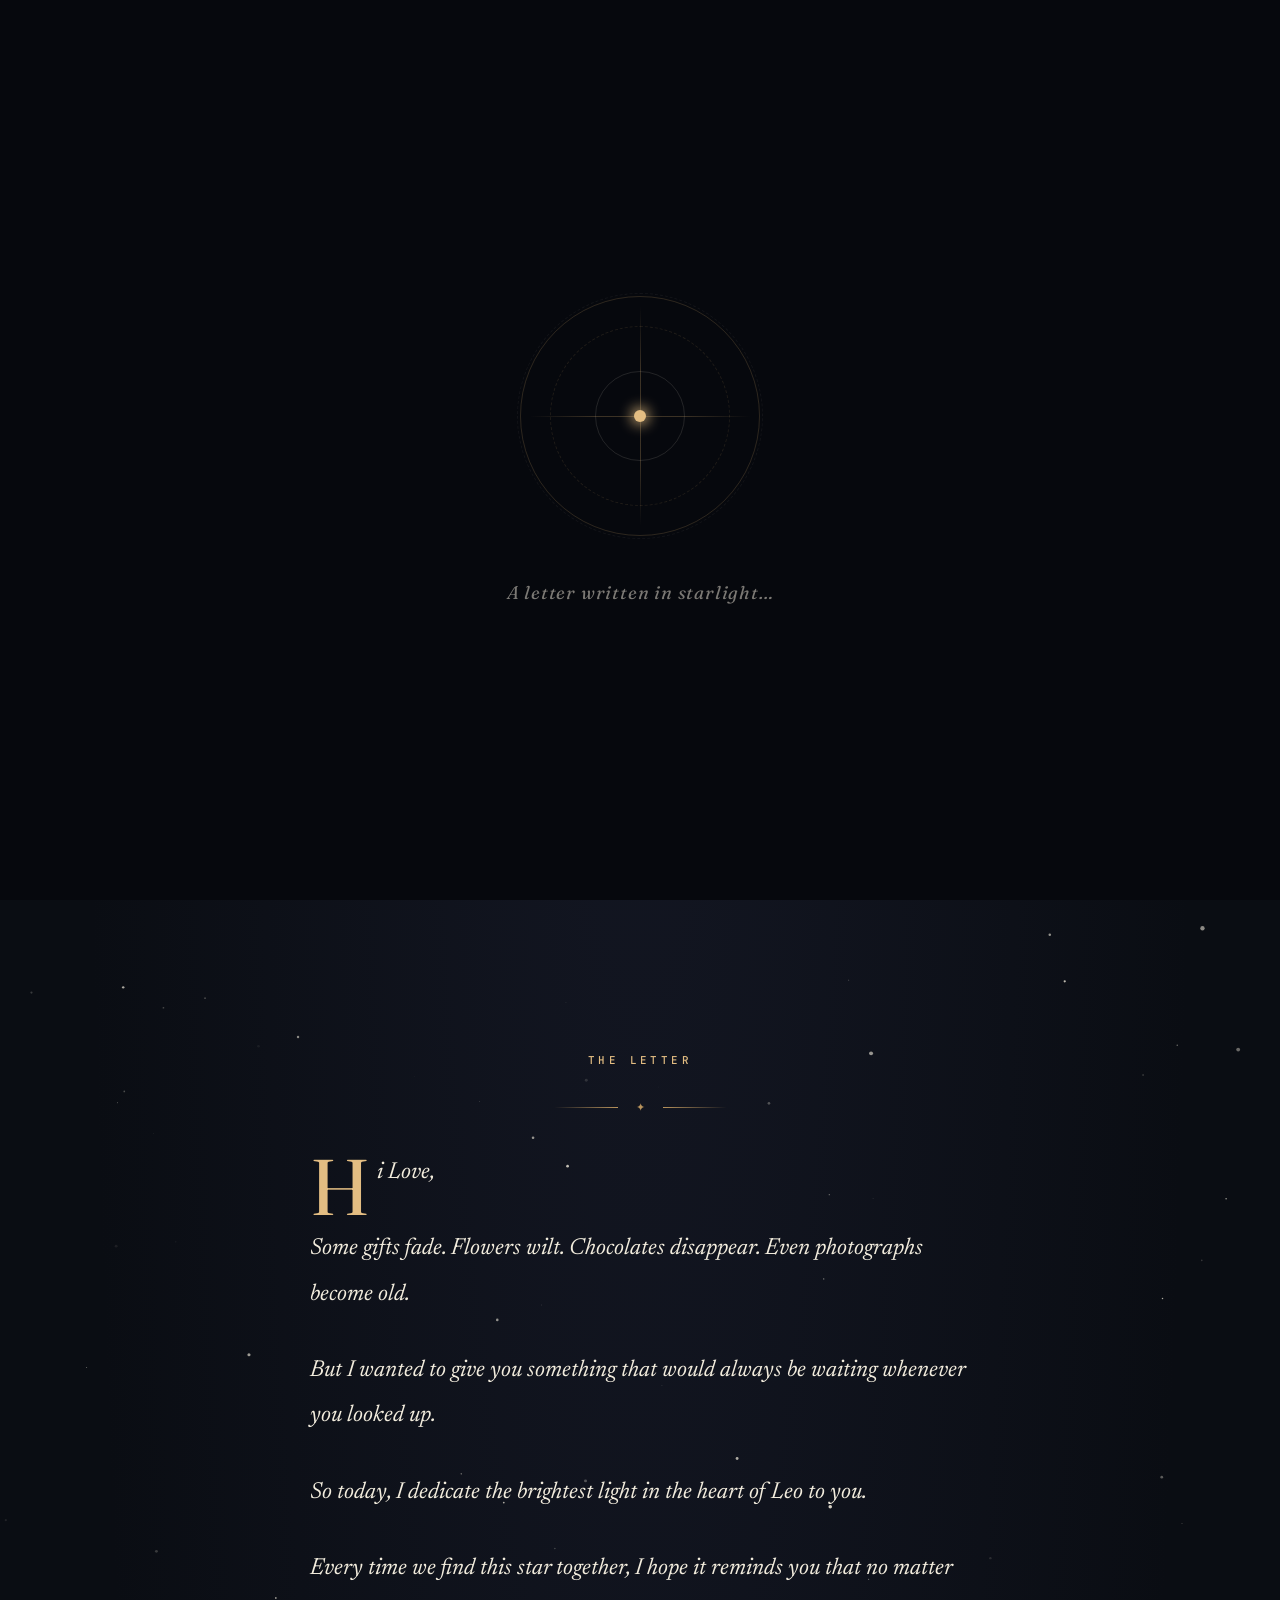
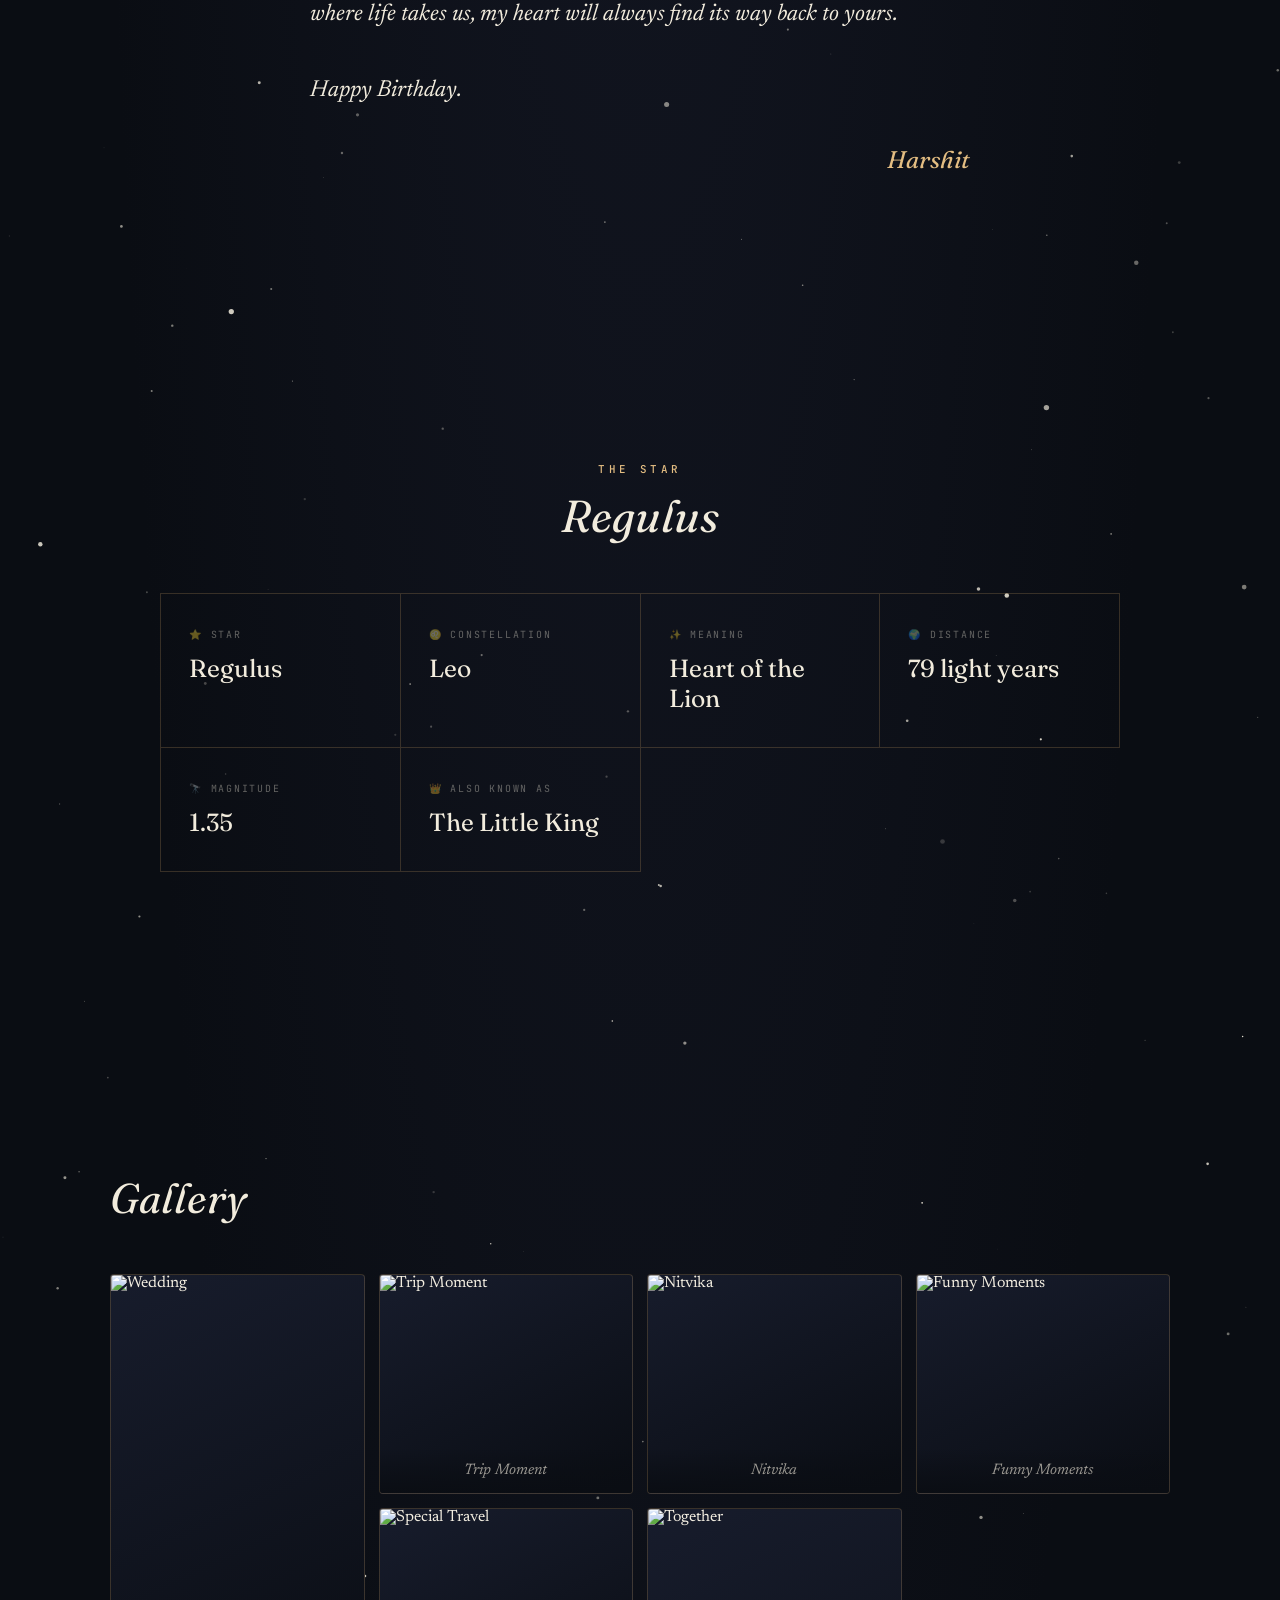
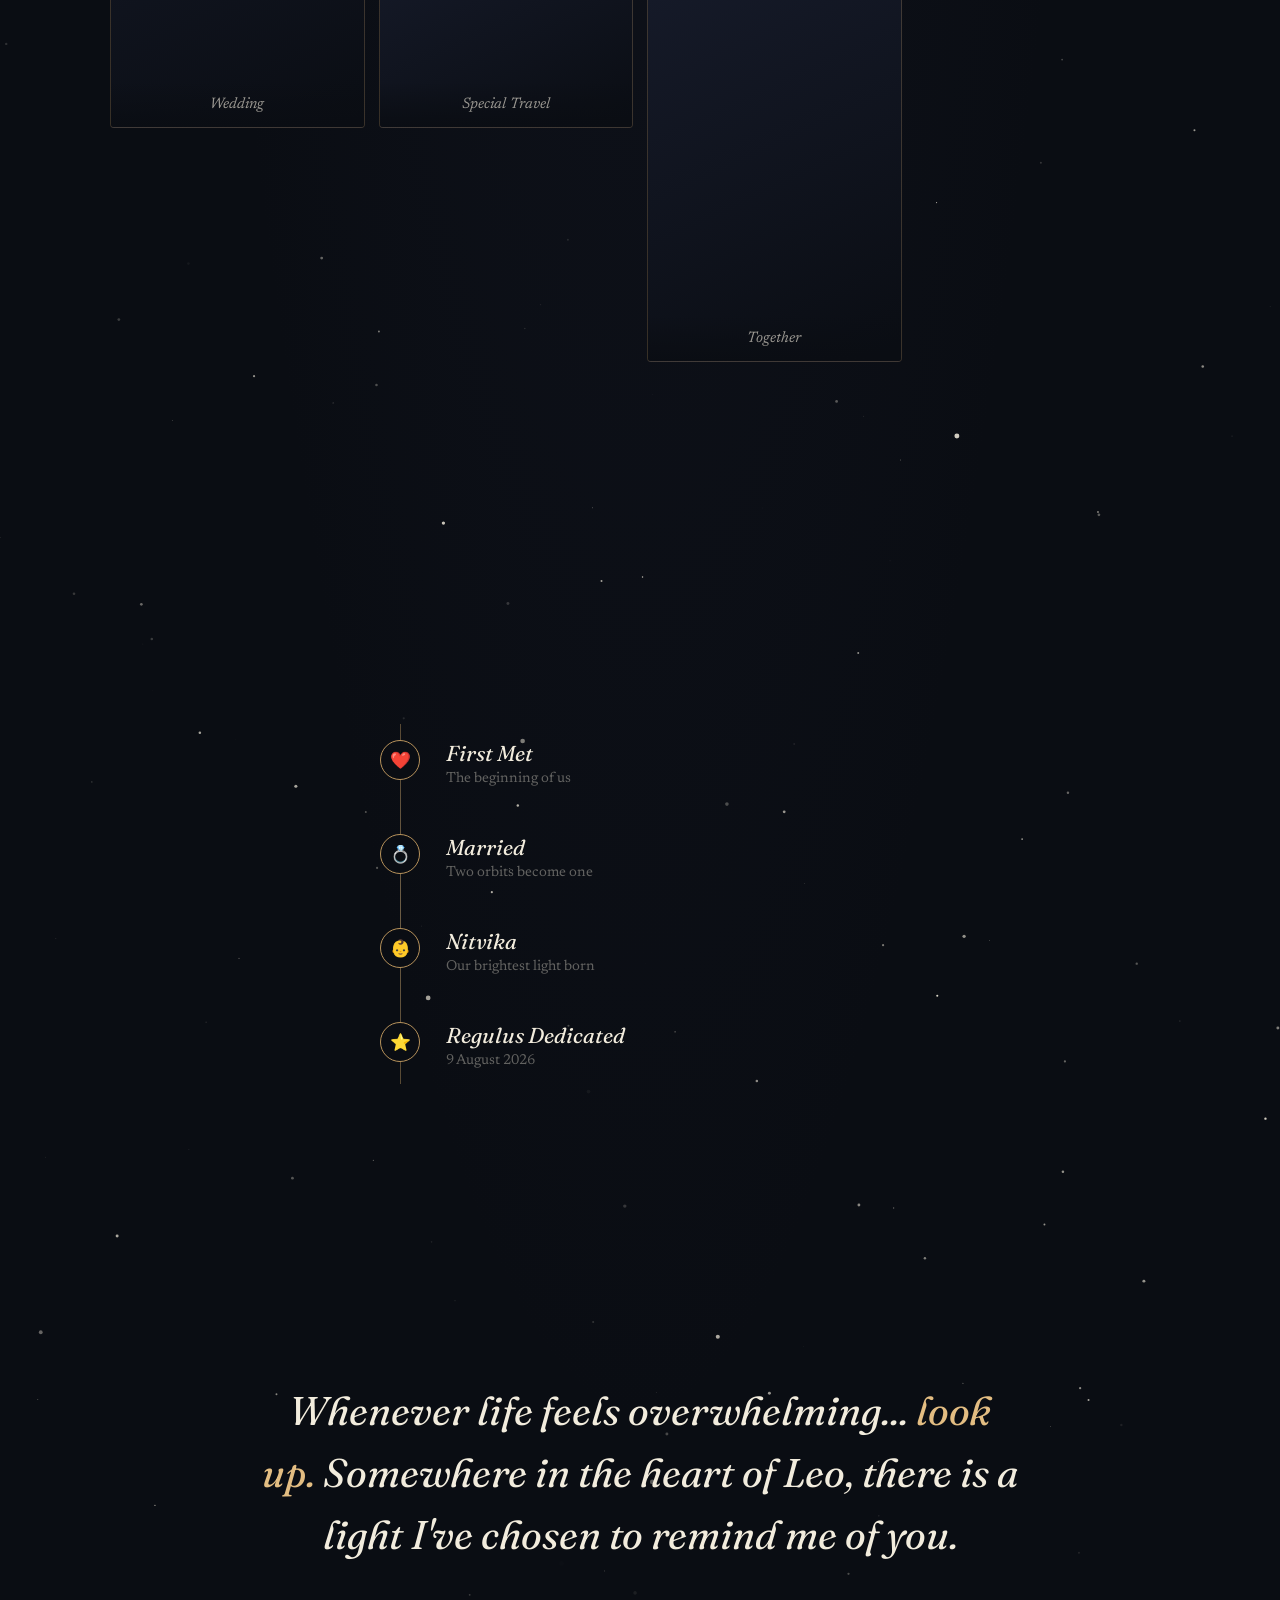
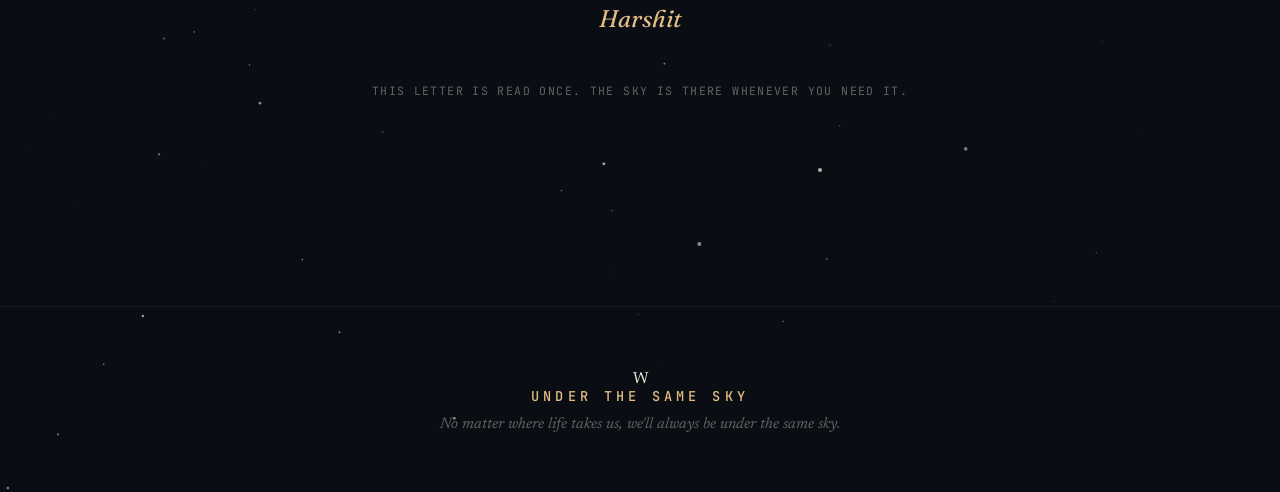
==== index.html @ 05f2a310 "Added a new loader The new style loader. also added shooting stars in the background of the loading " ====
<!DOCTYPE html>
<html lang="en">

<head>
    <meta charset="UTF-8" />
    <meta name="viewport" content="width=device-width, initial-scale=1.0" />
    <meta name="theme-color" content="#0a0d13" />
    <meta name="description" content="A star, dedicated to Shivanjali. A letter written in starlight." />
    <title>Under the Same Sky - For Shivanjali</title>

    <link rel="preconnect" href="https://fonts.googleapis.com">
    <link rel="preconnect" href="https://fonts.gstatic.com" crossorigin>
    <link
        href="https://fonts.googleapis.com/css2?family=Fraunces:ital,wght@0,300;0,400;0,500;0,600;1,400;1,500&family=Newsreader:ital,wght@0,400;0,500;1,400;1,500&family=JetBrains+Mono:wght@400;500;600&display=swap"
        rel="stylesheet">

    <link rel="stylesheet" href="./src/css/style.css">
</head>

<body>

    <a class="skip-link" href="#letter">Skip to letter</a>
    <div id="progress" role="presentation"></div>
    <canvas id="starfield" aria-hidden="true"></canvas>
    <div class="corner-log" aria-hidden="true">LOG NO. 001 — REGULUS — DEDICATED 09.08.2026</div>

    <!-- High-End Observatory Telescope Loader Screen Overlay -->
    <div id="loader" role="status" aria-live="polite">
        <!-- Background Particle Field Plane -->
        <div class="stardust-field" id="loaderField"></div>
        
        <!-- Background Shooting Star Traversal Matrix -->
        <div class="meteor-lane" id="meteorLane">
            <div class="meteor m1"></div>
            <div class="meteor m2"></div>
            <div class="meteor m3"></div>
        </div>
        
        <!-- Centered Fine-Art Astronomical Telemetry Instrument -->
        <div class="reticle-container" aria-hidden="true">
            <div class="reticle-ring-outer"></div>
            <div class="reticle-ring-mid"></div>
            <div class="reticle-ring-inner"></div>
            <div class="reticle-axis-y"></div>
            <div class="reticle-axis-x"></div>
            <div class="reticle-core-node"></div>
        </div>
        
        <p class="loader-text">A letter written in starlight…</p>
    </div>

    <!-- Hidden 5-Tap Easter Egg Modal Overlay -->
    <div id="egg-overlay">
        <div>
            <p>The real star was never in the sky.<br>It has always been you.</p>
            <button id="egg-close" type="button">Close</button>
        </div>
    </div>

    <!-- The dynamic hydration runtime mount element -->
    <main id="app-container"></main>

    <footer>W
        <h2>Under the Same Sky</h2>
        <p>No matter where life takes us, we'll always be under the same sky.</p>
    </footer>

    <script type="module">
        import { Story } from './src/model/Story.js';
        import { Page } from './src/model/Page.js';
        import { Section } from './src/model/Section.js';
        import { ContentBlock } from './src/model/ContentBlock.js';

        // --- MODULE A: DEEP STARFIELD GENERATION ENGINE ---
        const Starfield = (function () {
            const canvas = document.getElementById('starfield');
            const ctx = canvas.getContext('2d');
            const reduceMotion = window.matchMedia('(prefers-reduced-motion: reduce)').matches;
            let stars = [], rafId = null, running = false;

            function build() {
                canvas.width = window.innerWidth;
                canvas.height = document.body.scrollHeight || window.innerHeight;
                const count = Math.min(420, Math.floor((canvas.width * canvas.height) / 11000));
                stars = Array.from({ length: count }, () => ({
                    x: Math.random() * canvas.width,
                    y: Math.random() * canvas.height,
                    r: Math.random() * 1.3 + 0.2,
                    base: Math.random() * 0.5 + 0.15,
                    speed: Math.random() * 0.015 + 0.004,
                    phase: Math.random() * Math.PI * 2,
                    layer: Math.random() < 0.75 ? 1 : 1.8
                }));
            }

            function frame(t) {
                if (!running) return;
                ctx.clearRect(0, 0, canvas.width, canvas.height);
                for (const s of stars) {
                    const tw = reduceMotion ? s.base : s.base + Math.sin(t * s.speed + s.phase) * 0.32;
                    ctx.globalAlpha = Math.max(0, tw);
                    ctx.fillStyle = '#f2ecdd';
                    ctx.beginPath();
                    ctx.arc(s.x, s.y, s.r * s.layer, 0, Math.PI * 2);
                    ctx.fill();
                }
                ctx.globalAlpha = 1;
                if (!reduceMotion) { rafId = requestAnimationFrame(frame); }
            }

            return {
                init() {
                    build();
                    running = true;
                    if (reduceMotion) { frame(0); } else { rafId = requestAnimationFrame(frame); }
                    window.addEventListener('resize', () => { build(); if (reduceMotion) frame(0); });
                }
            };
        })();

        // --- MODULE B: SCROLL COMPONENT PROGRESS LINK ---
        const Progress = (function () {
            const bar = document.getElementById('progress');
            let ticking = false;
            function update() {
                const h = document.documentElement;
                const scrolled = h.scrollTop;
                const height = h.scrollHeight - h.clientHeight;
                bar.style.width = (height > 0 ? (scrolled / height) * 100 : 0) + '%';
                ticking = false;
            }
            return {
                init() {
                    window.addEventListener('scroll', () => {
                        if (!ticking) { requestAnimationFrame(update); ticking = true; }
                    }, { passive: true });
                    update();
                }
            };
        })();

        // --- MODULE C: DOM DATA LOAD HYDRATOR ENGINE ---
        window.addEventListener('DOMContentLoaded', async () => {
            // Run system rendering frames
            Starfield.init();

            try {
                const response = await fetch('./src/data/story.json');
                const rawData = await response.json();

                const keepsakeStory = new Story(rawData.title, rawData.metadata);
                rawData.pages.forEach(pData => {
                    const pageInstance = new Page(pData.title, pData.slug);
                    pData.sections.forEach(sData => {
                        const sectionInstance = new Section(sData.title);
                        sData.blocks.forEach(bData => {
                            sectionInstance.addBlock(new ContentBlock(bData.type, bData));
                        });
                        pageInstance.addSection(sectionInstance);
                    });
                    keepsakeStory.addPage(pageInstance);
                });

                renderKeepsakeContent(keepsakeStory);

                // Fire loader fade down sequence
                setTimeout(() => {
                    const loader = document.getElementById('loader');
                    loader.classList.add('hidden');
                }, window.matchMedia('(prefers-reduced-motion: reduce)').matches ? 600 : 3500);

            } catch (err) {
                console.error("Keepsake Engine parsing hydration failure: ", err);
            }
        });

        // --- MODULE D: CORE INTERACTIVE GENERATIVE LAYOUTS ---
        function renderKeepsakeContent(storyInstance) {
            const app = document.getElementById('app-container');

            storyInstance.pages.forEach(page => {
                const pageSection = document.createElement('section');
                pageSection.id = page.slug;
                pageSection.setAttribute('aria-labelledby', `${page.slug}-title`);

                page.sections.forEach(sec => {
                    const inner = document.createElement('div');
                    inner.className = 'section-inner';
                    if (page.slug === 'home' || page.slug === 'quote' || page.slug === 'findstar') {
                        inner.className += ' center';
                    }

                    // Insert modern decoration rules if matching sections
                    if (page.slug === 'letter') {
                        const header = document.createElement('div');
                        header.className = 'center reveal';
                        header.innerHTML = `<span class="eyebrow">The Letter</span><div class="rule d1"><div class="l"></div><div class="m">✦</div><div class="l r"></div></div>`;
                        pageSection.appendChild(header);
                    }

                    if (page.slug === 'about') {
                        const header = document.createElement('div');
                        header.className = 'center reveal';
                        header.innerHTML = `<span class="eyebrow">The Star</span><h2 id="about-title" class="reveal d1" style="font-size:clamp(2rem,5vw,2.8rem); font-style:italic; margin-top:12px;">Regulus</h2>`;
                        pageSection.appendChild(header);
                    }

                    // Setup custom layout grouping roots
                    let timelineWrap = null;
                    let dataGrid = null;
                    let galleryGrid = null;
                    let letterWrap = null;

                    // Build dynamic constellation frame for Hero View Page
                    if (page.slug === 'home') {
                        const frame = document.createElement('div');
                        frame.className = 'arrival-frame';
                        frame.innerHTML = `
                            <div class="const-wrap reveal">
                                <svg id="constSvg" viewBox="0 0 300 220" aria-hidden="true">
                                  <line class="const-line" x1="70" y1="30" x2="110" y2="80"/>
                                  <line class="const-line" x1="110" y1="80" x2="100" y2="140"/>
                                  <line class="const-line" x1="100" y1="140" x2="160" y2="165"/>
                                  <line class="const-line" x1="100" y1="140" x2="60" y2="185"/>
                                  <line class="const-line" x1="110" y1="80" x2="200" y2="60"/>
                                  <circle class="const-star" cx="70" cy="30" r="2.4"/>
                                  <circle class="const-star" cx="160" cy="165" r="2.4"/>
                                  <circle class="const-star" cx="60" cy="185" r="2"/>
                                  <circle class="const-star" cx="200" cy="60" r="2.6"/>
                                  <circle id="regulusDot" cx="110" cy="80" r="5"/>
                                </svg>
                            </div>
                        `;
                        inner.appendChild(frame);
                    }

                    sec.blocks.forEach((block, idx) => {
                        const props = block.properties;

                        if (block.type === 'heading' && page.slug === 'home') {
                            const wrapper = inner.querySelector('.arrival-frame');
                            const span = document.createElement('span'); span.className = 'eyebrow reveal d1'; span.textContent = 'A Personal Star Dedication for';
                            const h1 = document.createElement('h1'); h1.id = 'home-title'; h1.className = 'name reveal d2'; h1.textContent = props.text;
                            wrapper.appendChild(span);
                            wrapper.appendChild(h1);
                        }
                        else if (block.type === 'subtitle' && page.slug === 'home') {
                            const wrapper = inner.querySelector('.arrival-frame');
                            const p = document.createElement('p'); p.className = 'arrival-sub reveal d3'; p.textContent = props.text;
                            wrapper.appendChild(p);
                        }
                        else if (block.type === 'date' && page.slug === 'home') {
                            const wrapper = inner.querySelector('.arrival-frame');
                            const tag = document.createElement('p'); tag.className = 'log-tag arrival-date reveal'; tag.style.transitionDelay = '0.5s';
                            tag.textContent = `Regulus · The Heart of Leo · Dedicated ${props.text}`;
                            const cue = document.createElement('div'); cue.className = 'scroll-cue reveal'; cue.setAttribute('aria-hidden', 'true');
                            cue.innerHTML = `<div class="line"></div>`;
                            wrapper.appendChild(tag);
                            wrapper.appendChild(cue);
                        }
                        else if (block.type === 'paragraph' && page.slug === 'letter') {
                            if (!letterWrap) {
                                letterWrap = document.createElement('div');
                                letterWrap.className = 'letter-body reveal d2';
                                inner.appendChild(letterWrap);
                            }
                            const p = document.createElement('p'); p.textContent = props.text;
                            letterWrap.appendChild(p);
                        }
                        else if (block.type === 'signature' && page.slug === 'letter') {
                            const sign = document.createElement('div'); sign.className = 'letter-sign reveal d3'; sign.textContent = props.text.replace('❤️ ', '');
                            inner.appendChild(sign);
                        }
                        else if (block.type === 'paragraph' && page.slug === 'timeline') {
                            // Map generic text lades to standard timeline wrappers description headers
                            let lede = inner.querySelector('.why-lede');
                            if (!lede) {
                                const centerHeader = document.createElement('div'); centerHeader.className = 'center';
                                centerHeader.innerHTML = `<span class="eyebrow reveal">Why This Gift</span><h2 class="why-lede reveal d1">Some things are made to be replaced.<br>This isn't one of them.</h2>`;
                                inner.appendChild(centerHeader);
                                lede = document.createElement('div'); lede.className = 'why-body reveal d2';
                                inner.appendChild(lede);
                            }
                            const bodyContainer = inner.querySelector('.why-body');
                            const p = document.createElement('p'); p.textContent = props.text;
                            bodyContainer.appendChild(p);
                        }
                        else if (block.type === 'timeline_event') {
                            if (!timelineWrap) {
                                timelineWrap = document.createElement('div');
                                timelineWrap.className = 'tl-wrap reveal d3';
                                inner.appendChild(timelineWrap);
                            }
                            const item = document.createElement('div');
                            item.className = 'tl-item' + (props.title === 'Regulus' ? ' star' : '');
                            item.innerHTML = `<div class="tl-dot">${props.marker}</div><div class="tl-text"><h3>${props.title}</h3><p>${props.description}</p></div>`;
                            timelineWrap.appendChild(item);
                        }
                        else if (block.type === 'fact') {
                            if (!dataGrid) {
                                dataGrid = document.createElement('div');
                                dataGrid.className = 'data-grid reveal d2';
                                inner.appendChild(dataGrid);
                            }
                            const cell = document.createElement('div'); cell.className = 'dcell';
                            const isMono = props.label.includes('Coordinates');
                            cell.innerHTML = `<div class="dl">${props.label}</div><div class="dv${isMono ? ' mono' : ''}">${props.value}</div>`;
                            dataGrid.appendChild(cell);
                        }
                        else if (block.type === 'gallery') {
                            const gridTitle = document.createElement('h2'); gridTitle.id = 'gallery-title'; gridTitle.className = 'reveal d1';
                            gridTitle.style.cssText = `font-size:clamp(2rem,4.6vw,2.6rem); font-style:italic; margin-top:12px; margin-bottom: 2rem;`;
                            gridTitle.textContent = 'Gallery';
                            inner.appendChild(gridTitle);

                            galleryGrid = document.createElement('div');
                            galleryGrid.className = 'gallery-grid reveal d2';

                            props.images.forEach((imgData, sIdx) => {
                                const figure = document.createElement('figure');
                                if (sIdx === 0 || sIdx === 5) figure.className = 'g-tall';

                                const img = document.createElement('img');
                                img.src = imgData.src;
                                img.alt = imgData.caption;
                                img.loading = 'lazy';

                                const cap = document.createElement('div');
                                cap.className = 'gallery-caption';
                                cap.textContent = imgData.caption;

                                figure.appendChild(img);
                                figure.appendChild(cap);
                                galleryGrid.appendChild(figure);
                            });
                            inner.appendChild(galleryGrid);
                        }
                        else if (block.type === 'quote') {
                            const q = document.createElement('p'); q.className = 'finale-quote reveal';
                            q.innerHTML = props.text.replace('look up.', '<span class="grace">look up.</span>');
                            inner.appendChild(q);
                        }
                        else if (block.type === 'signature' && page.slug === 'quote') {
                            const sign = document.createElement('div'); sign.className = 'finale-sign reveal d1'; sign.textContent = props.text.replace('— ', '');
                            const bridge = document.createElement('p'); bridge.className = 'bridge-line reveal d2'; bridge.textContent = 'This letter is read once. The sky is there whenever you need it.';
                            inner.appendChild(sign);
                            inner.appendChild(bridge);
                        }
                        else if (block.type === 'heading' && page.slug === 'findstar') {
                            inner.innerHTML = `<span class="eyebrow reveal">Begin the Journey</span><h2 id="findstar-title" class="reveal d1" style="font-size:clamp(1.9rem,4.6vw,2.5rem); font-style:italic; margin-top:14px;">Find Our Star</h2>`;

                            const btn = document.createElement('a'); btn.className = 'cta-btn reveal d2'; btn.href = 'https://stellarium-web.org/skysource/Regulus'; btn.target = '_blank'; btn.textContent = '✦ Find Our Star';
                            const note = document.createElement('p'); note.className = 'cta-note reveal d3'; note.textContent = 'A living page, worth returning to — tonight, and every night after.';
                            inner.appendChild(btn);
                            inner.appendChild(note);
                        }
                    });

                    pageSection.appendChild(inner);
                });

                app.appendChild(pageSection);
            });

            // Boot Interaction Engine Components
            Progress.init();
            setupIntersectionReveal();
            setupEasterEgg();
        }

        // --- MODULE E: SCROLL REVEAL TIMING ---
        function setupIntersectionReveal() {
            const els = document.querySelectorAll('.reveal');
            if (!('IntersectionObserver' in window)) {
                els.forEach(el => el.classList.add('visible'));
                return;
            }
            const io = new IntersectionObserver((entries) => {
                entries.forEach(e => { if (e.isIntersecting) { e.target.classList.add('visible'); io.unobserve(e.target); } });
            }, { threshold: 0.12 });
            els.forEach(el => io.observe(el));
        }

        // --- MODULE F: EASTER EGG LOGIC LOOP ---
        function setupEasterEgg() {
            const dot = document.getElementById('regulusDot');
            const overlay = document.getElementById('egg-overlay');
            const closeBtn = document.getElementById('egg-close');
            let taps = 0, lastTap = 0;

            if (dot) {
                dot.addEventListener('click', () => {
                    const now = Date.now();
                    if (now - lastTap > 1500) taps = 0;
                    taps++;
                    lastTap = now;
                    if (taps >= 5) { overlay.classList.add('show'); taps = 0; }
                });
            }
            closeBtn.addEventListener('click', () => overlay.classList.remove('show'));
            document.addEventListener('keydown', (e) => { if (e.key === 'Escape') overlay.classList.remove('show'); });
        }
    </script>
</body>

</html>
---- src/css/style.css ----
/* src/css/style.css */

:root {
  --ink: #0a0d13;
  --ink-2: #060810;
  --parchment: #f2ecdd;
  --parchment-dim: rgba(242, 236, 221, 0.62);
  --parchment-faint: rgba(242, 236, 221, 0.38);
  --brass: #b8935c;
  --brass-bright: #e3bd82;
  --ember: #c97b56;
  --rose: #c9788a;
  --line: rgba(184, 147, 92, 0.26);
  --serif-display: "Fraunces", serif;
  --serif-body: "Newsreader", serif;
  --mono: "JetBrains Mono", monospace;
}

* {
  margin: 0;
  padding: 0;
  box-sizing: border-box;
}
html {
  scroll-behavior: smooth;
}

body {
  background: var(--ink);
  color: var(--parchment);
  font-family: var(--serif-body);
  font-weight: 400;
  overflow-x: hidden;
  -webkit-font-smoothing: antialiased;
}

@media (prefers-reduced-motion: reduce) {
  * {
    animation-duration: 0.001ms !important;
    animation-iteration-count: 1 !important;
    transition-duration: 0.001ms !important;
    scroll-behavior: auto !important;
  }
}

a {
  color: inherit;
}
img {
  max-width: 100%;
  display: block;
}
::selection {
  background: var(--brass);
  color: var(--ink);
}
:focus-visible {
  outline: 1.5px solid var(--brass-bright);
  outline-offset: 4px;
}

/* Skip Link */
.skip-link {
  position: absolute;
  left: -9999px;
  top: 0;
  z-index: 999;
  background: var(--parchment);
  color: var(--ink);
  padding: 14px 22px;
  font-family: var(--mono);
  font-size: 0.8rem;
}
.skip-link:focus {
  left: 16px;
  top: 16px;
}

/* Type helpers */
.eyebrow {
  font-family: var(--mono);
  font-size: 0.68rem;
  letter-spacing: 0.32em;
  text-transform: uppercase;
  color: var(--brass-bright);
  font-weight: 500;
  display: block;
  margin-bottom: 8px;
}
.log-tag {
  font-family: var(--mono);
  font-size: 0.62rem;
  letter-spacing: 0.16em;
  text-transform: uppercase;
  color: var(--parchment-faint);
}
h1,
h2,
h3 {
  font-family: var(--serif-display);
  font-weight: 400;
  color: var(--parchment);
}
em {
  font-style: italic;
}

/* Progress bar */
#progress {
  position: fixed;
  top: 0;
  left: 0;
  height: 2px;
  width: 0%;
  background: linear-gradient(90deg, var(--brass), var(--brass-bright));
  z-index: 150;
  transition: width 0.1s linear;
}

/* Starfield Background Canvas */
#starfield {
  position: fixed;
  inset: 0;
  z-index: 0;
  display: block;
  background:
    radial-gradient(ellipse at 50% 0%, rgba(40, 44, 70, 0.32), transparent 62%),
    var(--ink);
}

main {
  position: relative;
  z-index: 1;
}

.corner-log {
  position: fixed;
  bottom: 26px;
  left: 26px;
  z-index: 60;
  writing-mode: vertical-rl;
  text-orientation: mixed;
  font-family: var(--mono);
  font-size: 0.62rem;
  letter-spacing: 0.2em;
  color: var(--parchment-faint);
  text-transform: uppercase;
  display: none;
}
@media (min-width: 900px) {
  .corner-log {
    display: block;
  }
}

/* --- ULTIMATE DEEP SPACE STARDUST & METEOR LOADER --- */
#loader {
  position: fixed; 
  inset: 0; 
  z-index: 1000; 
  background: var(--ink); /* Deep space canvas */
  display: flex; 
  flex-direction: column;
  align-items: center; 
  justify-content: center;
  overflow: hidden; /* Contains the particle engine */
  transition: opacity 1.6s cubic-bezier(0.4, 0, 0.2, 1), 
              visibility 1.6s cubic-bezier(0.4, 0, 0.2, 1);
}

#loader.hidden { 
  opacity: 0; 
  visibility: hidden; 
  pointer-events: none; 
}

/* --- THE STARDUST PARTICLE PLANE --- */
.stardust-field {
  position: absolute;
  inset: -100px; /* Bleed for motion room */
  z-index: 1;
  pointer-events: none;
  opacity: 0.6;
}

/* Base style for generated stardust particles (defined by JS) */
.particle {
  position: absolute;
  background: var(--parchment);
  border-radius: 50%;
  animation: driftParticles linear infinite;
  transform-origin: center;
}

@keyframes driftParticles {
  from { transform: translateY(0px) rotate(0deg); }
  to { transform: translateY(-300px) rotate(15deg); } /* Upward drift direction */
}

/* --- THE SHOOTING STAR / METEOR ENGINE --- */
.meteor-lane {
  position: absolute;
  inset: 0;
  z-index: 2;
  pointer-events: none;
  /* Shift orientation here to preserve the track angle path safely */
  transform: rotate(-25deg); 
}

.meteor {
  position: absolute;
  width: 2px;
  height: 2px;
  background: #ffffff;
  border-radius: 50%;
  opacity: 0;
  box-shadow: 0 0 4px 1px #ffffff, 0 0 10px 2px #ffffff;
  left: 0; /* Align anchor index to absolute left start boundary */
}

.meteor::after {
  content: '';
  position: absolute;
  top: 50%;
  left: 0; /* Anchor tail immediately behind the leading particle cluster */
  height: 1px;
  width: 120px; /* Sweeping luxury trailing mark */
  transform: translateY(-50%);
  background: linear-gradient(to right, #ffffff 0%, transparent 100%);
}

/* Corrected Vector Motion Path Matrix */
@keyframes shootMeteor {
  0% { 
    left: -150px; 
    opacity: 0; 
  }
  10% { 
    opacity: 1; 
  }
  60% { 
    opacity: 1; 
  }
  90%, 100% { 
    left: 120%; /* Safely clears the viewport right boundary */
    opacity: 0; 
  }
}

/* Clear programmatic selector conflict */
.meteor.active { 
  animation: shootMeteor 1.2s cubic-bezier(0.25, 1, 0.5, 1) forwards; 
}

/* --- THE CENTERING FOCUS ANCHOR (Pure Minimalism) --- */
.loader-focus-point {
  position: relative;
  z-index: 5; /* Above dust */
  text-align: center;
}

.loader-anchor-dot {
  width: 9px;
  height: 9px;
  border-radius: 50%;
  background: var(--brass-bright);
  margin: 0 auto 30px;
  box-shadow: 0 0 10px 1px var(--brass-bright);
  animation: focusGlow 3s ease-in-out infinite alternate;
}

.loader-text {
  font-family: var(--serif-display);
  font-style: italic;
  font-size: 1.1rem;
  color: var(--parchment-dim);
  opacity: 0;
  transform: translateY(6px);
  animation: textReveal 1.2s ease forwards 0.4s;
  letter-spacing: 0.5px;
}

/* --- MOTION KEYFRAMES --- */
@keyframes focusGlow {
  0% { transform: scale(1); filter: drop-shadow(0 0 4px var(--brass-bright)); }
  100% { transform: scale(1.1); filter: drop-shadow(0 0 16px var(--brass-bright)); }
}

/* --- ULTIMATE DEEP SPACE METEOR LAYER WITH PRECISION RETICLE --- */
#loader {
  position: fixed; 
  inset: 0; 
  z-index: 1000; 
  background: #06080d; /* Ultra deep ink space background */
  display: flex; 
  flex-direction: column;
  align-items: center; 
  justify-content: center;
  overflow: hidden;
  transition: opacity 1.6s cubic-bezier(0.4, 0, 0.2, 1), 
              visibility 1.6s cubic-bezier(0.4, 0, 0.2, 1);
}

#loader.hidden { 
  opacity: 0; 
  visibility: hidden; 
  pointer-events: none; 
}

/* --- BACKDROP ENGINES (Stardust & Meteors Remain Intact) --- */
.stardust-field {
  position: absolute;
  inset: -100px;
  z-index: 1;
  pointer-events: none;
  opacity: 0.5;
}
.particle {
  position: absolute;
  background: var(--parchment);
  border-radius: 50%;
  animation: driftParticles linear infinite;
}
@keyframes driftParticles {
  from { transform: translateY(0px); }
  to { transform: translateY(-250px); }
}

.meteor-lane {
  position: absolute;
  inset: 0;
  z-index: 2;
  pointer-events: none;
  transform: rotate(-22deg);
}
.meteor {
  position: absolute;
  width: 2px;
  height: 2px;
  background: #fff;
  border-radius: 50%;
  opacity: 0;
  box-shadow: 0 0 6px 2px #fff, 0 0 14px 4px rgba(255,255,255,0.4);
  left: 0;
}
.meteor::after {
  content: '';
  position: absolute;
  top: 50%;
  left: 0;
  height: 1px;
  width: 160px; /* Made the trail longer and brighter */
  transform: translateY(-50%);
  background: linear-gradient(to right, rgba(255,255,255,0.9) 0%, transparent 100%);
}
@keyframes shootMeteor {
  0% { left: -160px; opacity: 0; }
  8% { opacity: 1; }
  50% { opacity: 1; }
  85%, 100% { left: 115%; opacity: 0; }
}
.meteor.active { 
  animation: shootMeteor 1.1s cubic-bezier(0.1, 0.85, 0.25, 1) forwards; 
}

/* --- THE NEW PREMIUM HIGH-FIDELITY RETICLE LOADER --- */
.reticle-container {
  position: relative;
  width: 240px;
  height: 240px;
  margin-bottom: 35px;
  display: flex;
  align-items: center;
  justify-content: center;
  z-index: 5;
}

/* Outer Astrological Ring with Compass Ticks */
.reticle-ring-outer {
  position: absolute;
  inset: 0;
  border: 1px solid rgba(184, 147, 92, 0.22);
  border-radius: 50%;
  animation: spin 50s linear infinite;
}
.reticle-ring-outer::before {
  content: '';
  position: absolute;
  inset: -4px;
  border: 1px dashed rgba(242, 236, 221, 0.05);
  border-radius: 50%;
}

/* Intermediate Rotating Telemetry Ring */
.reticle-ring-mid {
  position: absolute;
  inset: 30px;
  border: 1px dashed rgba(184, 147, 92, 0.14);
  border-radius: 50%;
  animation: spin 25s linear infinite reverse;
}

/* Tight Core Focus Boundary Ring */
.reticle-ring-inner {
  position: absolute;
  inset: 75px;
  border: 0.5px solid rgba(242, 236, 221, 0.12);
  border-radius: 50%;
}

/* Precision Observatory Lens Crosshairs */
.reticle-axis-y {
  position: absolute;
  top: 10px;
  bottom: 10px;
  left: 50%;
  width: 1px;
  background: linear-gradient(to bottom, transparent, rgba(184, 147, 92, 0.3) 30%, rgba(184, 147, 92, 0.3) 70%, transparent);
}
.reticle-axis-x {
  position: absolute;
  left: 10px;
  right: 10px;
  top: 50%;
  height: 1px;
  background: linear-gradient(to right, transparent, rgba(184, 147, 92, 0.3) 30%, rgba(184, 147, 92, 0.3) 70%, transparent);
}

/* Core Star Node Target (Breathing Radiance Animation) */
.reticle-core-node {
  width: 12px;
  height: 12px;
  background: var(--brass-bright);
  border-radius: 50%;
  z-index: 10;
  position: relative;
  box-shadow: 0 0 14px 2px var(--brass-bright);
  animation: reticlePulse 2.4s ease-in-out infinite alternate;
}

@keyframes reticlePulse {
  0% { transform: scale(0.9); filter: drop-shadow(0 0 2px var(--brass-bright)); }
  100% { transform: scale(1.25); filter: drop-shadow(0 0 14px var(--brass-bright)) drop-shadow(0 0 22px rgba(227,189,130,0.5)); }
}

.loader-text {
  font-family: var(--serif-display);
  font-style: italic;
  font-size: 1.15rem;
  color: var(--parchment-dim);
  text-align: center;
  margin-top: 10px;
  letter-spacing: 0.8px;
  position: relative;
  z-index: 99; 
  
  opacity: 0;
  transform: translateY(6px);
  animation: textReveal 1.2s ease forwards 0.4s;
}

@keyframes textReveal {
  to { 
    opacity: 0.8; 
    transform: translateY(0); 
  }
}

/* Section structures */
section {
  position: relative;
  padding: 16vh 8vw;
}
.section-inner {
  max-width: 920px;
  margin: 0 auto;
}
.center {
  text-align: center;
}

/* Scroll-Driven Intersection Reveal Rules */
.reveal {
  opacity: 0;
  transform: translateY(24px);
  transition:
    opacity 1.1s ease,
    transform 1.1s ease;
}
.reveal.visible {
  opacity: 1;
  transform: translateY(0);
}
.reveal.d1 {
  transition-delay: 0.12s;
}
.reveal.d2 {
  transition-delay: 0.28s;
}
.reveal.d3 {
  transition-delay: 0.44s;
}

.rule {
  display: flex;
  align-items: center;
  justify-content: center;
  gap: 18px;
  margin: 34px 0;
}
.rule .l {
  width: 64px;
  height: 1px;
  background: linear-gradient(90deg, transparent, var(--brass));
}
.rule .l.r {
  background: linear-gradient(90deg, var(--brass), transparent);
}
.rule .m {
  color: var(--brass);
  font-size: 0.7rem;
}

/* --- HOME / ARRIVAL HERO VIEW --- */
#home {
  min-height: 100vh;
  display: flex;
  align-items: center;
  justify-content: center;
  text-align: center;
  padding-top: 22vh;
}
.arrival-frame {
  max-width: 760px;
  width: 100%;
}

.const-wrap {
  position: relative;
  width: min(60vw, 300px);
  height: min(60vw, 220px);
  margin: 0 auto 34px;
}
#constSvg {
  width: 100%;
  height: 100%;
  overflow: visible;
}
.const-line {
  stroke: rgba(227, 189, 130, 0.45);
  stroke-width: 1;
}
.const-star {
  fill: var(--parchment);
  opacity: 0.75;
}
#regulusDot {
  cursor: pointer;
  fill: var(--brass-bright);
  animation: glow 3.4s ease-in-out infinite;
  transform-origin: center;
}
@keyframes glow {
  0%,
  100% {
    filter: drop-shadow(0 0 3px var(--brass-bright));
  }
  50% {
    filter: drop-shadow(0 0 16px var(--brass-bright))
      drop-shadow(0 0 30px rgba(227, 189, 130, 0.6));
  }
}

h1.name {
  font-size: clamp(3rem, 9vw, 5.6rem);
  font-style: italic;
  font-weight: 400;
  line-height: 1.02;
  margin: 8px 0 20px;
}
.arrival-sub {
  font-family: var(--serif-body);
  font-style: italic;
  font-size: clamp(1.15rem, 2.6vw, 1.5rem);
  color: var(--parchment-dim);
  max-width: 480px;
  margin: 0 auto;
  line-height: 1.6;
}
.arrival-date {
  margin-top: 26px;
}

.scroll-cue {
  margin-top: 60px;
  display: inline-flex;
  flex-direction: column;
  align-items: center;
  gap: 10px;
}
.scroll-cue .line {
  width: 1px;
  height: 38px;
  background: linear-gradient(var(--brass), transparent);
  animation: cue-move 2.4s ease-in-out infinite;
}
@keyframes cue-move {
  0%,
  100% {
    transform: translateY(0);
    opacity: 0.4;
  }
  50% {
    transform: translateY(8px);
    opacity: 1;
  }
}

/* --- THE LETTER SECTION --- */
#letter .section-inner {
  max-width: 660px;
}
.letter-body {
  margin-top: 36px;
  text-align: left;
  font-family: var(--serif-body);
  font-style: italic;
  font-size: clamp(1.15rem, 2.3vw, 1.45rem);
  line-height: 1.95;
  color: var(--parchment);
}
.letter-body p {
  margin-bottom: 1.35em;
}
.letter-body p:first-child::first-letter {
  font-family: var(--serif-display);
  font-style: normal;
  font-size: 3.4em;
  float: left;
  line-height: 0.85;
  margin: 0.04em 0.09em 0 0;
  color: var(--brass-bright);
}
.letter-sign {
  margin-top: 30px;
  text-align: right;
  font-family: var(--serif-display);
  font-style: italic;
  font-size: 1.5rem;
  color: var(--brass-bright);
}

/* --- WHY THIS GIFT / DESCRIPTION SECTION --- */
#why {
  background: linear-gradient(
    180deg,
    transparent,
    rgba(184, 147, 92, 0.045),
    transparent
  );
}
#why .section-inner {
  max-width: 720px;
}
.why-lede {
  font-family: var(--serif-display);
  font-style: italic;
  font-weight: 400;
  font-size: clamp(1.5rem, 3.4vw, 2.1rem);
  line-height: 1.5;
  text-align: center;
  margin-top: 24px;
}
.why-body {
  margin-top: 34px;
  font-family: var(--serif-body);
  font-size: clamp(1.05rem, 2vw, 1.2rem);
  line-height: 1.9;
  color: var(--parchment-dim);
}
.why-body p {
  margin-bottom: 1.2em;
}

/* Timeline Wrapper Components */
.tl-wrap {
  margin: 66px auto 0;
  max-width: 520px;
  width: 100%;
  position: relative;
}
.tl-wrap::before {
  content: "";
  position: absolute;
  left: 20px;
  top: 8px;
  bottom: 8px;
  width: 1px;
  background: linear-gradient(var(--brass), var(--brass-bright), var(--brass));
  opacity: 0.45;
}
.tl-item {
  position: relative;
  display: flex;
  align-items: flex-start;
  gap: 26px;
  padding: 24px 0;
  text-align: left;
}
.tl-dot {
  flex: 0 0 auto;
  width: 40px;
  height: 40px;
  border: 1px solid var(--brass);
  border-radius: 50%;
  display: flex;
  align-items: center;
  justify-content: center;
  font-size: 1.05rem;
  background: var(--ink);
  z-index: 1;
}
.tl-item.star .tl-dot {
  box-shadow: 0 0 18px rgba(227, 189, 130, 0.5);
}
.tl-text h3 {
  font-family: var(--serif-display);
  font-style: italic;
  font-size: 1.35rem;
  margin-bottom: 4px;
  font-weight: 400;
}
.tl-text p {
  font-family: var(--serif-body);
  font-size: 0.9rem;
  color: var(--parchment-faint);
}

/* --- REGULUS DATA FIELDS --- */
#about .section-inner {
  max-width: 960px;
}
.data-grid {
  margin-top: 50px;
  display: grid;
  grid-template-columns: repeat(auto-fit, minmax(200px, 1fr));
  border-top: 1px solid var(--line);
  border-left: 1px solid var(--line);
}
.dcell {
  padding: 34px 28px;
  border-right: 1px solid var(--line);
  border-bottom: 1px solid var(--line);
  text-align: left;
}
.dcell .dl {
  font-family: var(--mono);
  font-size: 0.62rem;
  letter-spacing: 0.18em;
  text-transform: uppercase;
  color: var(--parchment-faint);
  margin-bottom: 12px;
}
.dcell .dv {
  font-family: var(--serif-display);
  font-size: 1.55rem;
}
.dcell .dv.mono {
  font-family: var(--mono);
  font-size: 1.1rem;
  letter-spacing: 0.01em;
}

/* --- GALLERY INTERFACE --- */
#gallery .section-inner {
  max-width: 1060px;
}
.gallery-grid {
  margin-top: 50px;
  display: grid;
  grid-template-columns: repeat(4, 1fr);
  grid-auto-rows: 220px;
  gap: 14px;
  width: 100%;
}
.gallery-grid figure {
  position: relative;
  margin: 0;
  overflow: hidden;
  background: linear-gradient(155deg, #171c2c, #0a0d13);
  border: 1px solid var(--line);
  border-radius: 4px;
}
.gallery-grid img {
  width: 100%;
  height: 100%;
  object-fit: cover;
  display: block;
  filter: saturate(0.85) contrast(1.02);
  transition: transform 1.4s ease;
}
.gallery-grid figure:hover img {
  transform: scale(1.06);
}
.gallery-grid figure.g-tall {
  grid-row: span 2;
}
.gallery-caption {
  position: absolute;
  bottom: 0;
  left: 0;
  right: 0;
  padding: 15px;
  background: linear-gradient(to top, rgba(10, 13, 19, 0.95), transparent);
  font-family: var(--serif-body);
  font-style: italic;
  color: var(--parchment-dim);
  font-size: 0.95rem;
  text-align: center;
}
@media (max-width: 760px) {
  .gallery-grid {
    grid-template-columns: repeat(2, 1fr);
    grid-auto-rows: 170px;
  }
}

/* --- CLOSING FINALE SECTION --- */
#quote {
  text-align: center;
}
#quote .section-inner {
  max-width: 760px;
}
.finale-quote {
  font-family: var(--serif-display);
  font-style: italic;
  font-weight: 400;
  font-size: clamp(1.7rem, 4.4vw, 2.5rem);
  line-height: 1.55;
}
.finale-quote .grace {
  color: var(--brass-bright);
}
.finale-sign {
  margin-top: 38px;
  font-family: var(--serif-display);
  font-style: italic;
  font-size: 1.5rem;
  color: var(--brass-bright);
}
.bridge-line {
  margin-top: 50px;
  font-family: var(--mono);
  font-size: 0.72rem;
  letter-spacing: 0.12em;
  color: var(--parchment-faint);
  text-transform: uppercase;
}

/* --- FINAL ACTION UTILITY BUTTON --- */
#findstar {
  text-align: center;
  padding-bottom: 20vh;
}
#findstar .section-inner {
  max-width: 600px;
}
.cta-btn {
  display: inline-flex;
  align-items: center;
  gap: 14px;
  margin-top: 38px;
  padding: 22px 50px;
  border: 1px solid var(--brass);
  color: var(--brass-bright);
  text-decoration: none;
  font-family: var(--serif-display);
  font-style: italic;
  font-size: 1.35rem;
  position: relative;
  overflow: hidden;
  transition: color 0.5s ease;
  z-index: 1;
}
.cta-btn::before {
  content: "";
  position: absolute;
  inset: 0;
  background: var(--brass);
  transform: scaleX(0);
  transform-origin: left;
  transition: transform 0.5s ease;
  z-index: -1;
}
.cta-btn:hover {
  color: var(--ink);
}
.cta-btn:hover::before {
  transform: scaleX(1);
}
.cta-note {
  margin-top: 22px;
  font-family: var(--serif-body);
  font-style: italic;
  font-size: 0.95rem;
  color: var(--parchment-faint);
}

footer {
  position: relative;
  z-index: 1;
  text-align: center;
  padding: 0 5vw 60px;
  border-top: 1px solid rgba(184, 147, 92, 0.1);
  margin-top: 4rem;
  padding-top: 4rem;
}
footer h2 {
  font-family: var(--mono);
  font-weight: 500;
  letter-spacing: 0.3em;
  font-size: 0.85rem;
  color: var(--brass-bright);
  text-transform: uppercase;
}
footer p {
  margin-top: 12px;
  font-family: var(--serif-body);
  font-style: italic;
  font-size: 0.95rem;
  color: var(--parchment-faint);
}

/* --- SECRET EASTER EGG OVERLAY --- */
#egg-overlay {
  position: fixed;
  inset: 0;
  z-index: 200;
  background: rgba(6, 8, 16, 0.97);
  display: flex;
  align-items: center;
  justify-content: center;
  text-align: center;
  padding: 8vw;
  opacity: 0;
  pointer-events: none;
  transition: opacity 0.9s ease;
}
#egg-overlay.show {
  opacity: 1;
  pointer-events: auto;
}
#egg-overlay p {
  font-family: var(--serif-display);
  font-style: italic;
  font-size: clamp(1.5rem, 4.5vw, 2.2rem);
  color: var(--brass-bright);
  max-width: 560px;
  line-height: 1.6;
}
#egg-close {
  margin-top: 32px;
  font-family: var(--mono);
  font-size: 0.7rem;
  letter-spacing: 0.2em;
  text-transform: uppercase;
  color: var(--parchment-dim);
  cursor: pointer;
  border: 1px solid var(--line);
  padding: 12px 26px;
  display: inline-block;
  background: none;
}

/* --- TONIGHT.HTML COMPONENT STYLES --- */
#hero {
  min-height: 88vh;
  display: flex;
  flex-direction: column;
  align-items: center;
  justify-content: center;
  text-align: center;
}

.star-mark {
  position: relative;
  width: 104px;
  height: 104px;
  margin: 0 auto 30px;
}

.star-ring {
  position: absolute;
  inset: 0;
  border: 1px solid var(--line);
  border-radius: 50%;
}

.star-ring.r2 {
  inset: 17px;
  border-color: rgba(184, 147, 92, 0.16);
}

.star-dot {
  position: absolute;
  top: 50%;
  left: 50%;
  width: 9px;
  height: 9px;
  margin: -4.5px 0 0 -4.5px;
  background: var(--brass-bright);
  border-radius: 50%;
  animation: pulse 3s ease-in-out infinite;
}

@keyframes pulse {
  0%,
  100% {
    box-shadow: 0 0 8px 2px rgba(227, 189, 130, 0.7);
  }
  50% {
    box-shadow: 0 0 24px 8px rgba(227, 189, 130, 1);
  }
}

h1.title {
  font-style: italic;
  font-size: clamp(2.6rem, 7.5vw, 4rem);
  margin: 6px 0 16px;
}

.hero-sub {
  font-family: var(--serif-body);
  font-style: italic;
  font-size: clamp(1.05rem, 2.4vw, 1.3rem);
  color: var(--parchment-dim);
  max-width: 460px;
  margin: 0 auto;
  line-height: 1.65;
}

.today {
  margin-top: 28px;
}

#why-tonight .section-inner {
  max-width: 620px;
}

.why-body {
  margin-top: 26px;
  font-family: var(--serif-body);
  font-style: italic;
  font-size: clamp(1.15rem, 2.4vw, 1.4rem);
  line-height: 1.85;
  color: var(--parchment);
}

#skymap {
  text-align: center;
}

#facts .section-inner {
  max-width: 760px;
}

.fact-grid {
  margin-top: 14px;
  display: grid;
  grid-template-columns: repeat(auto-fit, minmax(170px, 1fr));
  border-top: 1px solid var(--line);
  border-left: 1px solid var(--line);
}

.fcell {
  padding: 28px 22px;
  text-align: center;
  border-right: 1px solid var(--line);
  border-bottom: 1px solid var(--line);
}

.fcell .fl {
  font-family: var(--mono);
  font-size: 0.6rem;
  letter-spacing: 0.16em;
  text-transform: uppercase;
  color: var(--parchment-faint);
  margin-bottom: 10px;
}

.fcell .fv {
  font-family: var(--serif-display);
  font-size: 1.3rem;
}

#guidance .section-inner {
  max-width: 620px;
}

.guide-list {
  margin-top: 30px;
  border-top: 1px solid var(--line);
}

.guide-item {
  display: flex;
  gap: 24px;
  padding: 22px 0;
  border-bottom: 1px solid var(--line);
  text-align: left;
}

.guide-item .gi-num {
  flex: 0 0 auto;
  font-family: var(--mono);
  font-size: 0.75rem;
  color: var(--brass);
  padding-top: 3px;
}

.guide-item .gi-text {
  font-family: var(--serif-body);
  font-size: 1.05rem;
  line-height: 1.6;
  color: var(--parchment-dim);
}

.guide-item .gi-text strong {
  color: var(--parchment);
  font-weight: 500;
}

#return {
  text-align: center;
  padding-bottom: 16vh;
}

.back-link {
  display: inline-flex;
  align-items: center;
  gap: 10px;
  margin-top: 20px;
  font-family: var(--mono);
  font-size: 0.72rem;
  letter-spacing: 0.16em;
  text-transform: uppercase;
  color: var(--parchment-dim);
  text-decoration: none;
  border-bottom: 1px solid transparent;
  transition:
    border-color 0.3s ease,
    color 0.3s ease;
  padding-bottom: 4px;
}

.back-link:hover {
  color: var(--brass-bright);
  border-color: var(--brass-bright);
}

/* Typewriter specific overlay layers */
.ledger {
  width: min(90vw, 560px);
  font-family: var(--mono);
  font-size: 0.95rem;
  line-height: 2.1;
  color: var(--parchment-dim);
}

.ledger .ln {
  opacity: 0;
  white-space: pre;
}

.ledger .ln.show {
  opacity: 1;
}

.ledger .caret {
  display: inline-block;
  width: 8px;
  height: 1em;
  background: var(--brass-bright);
  vertical-align: text-bottom;
  margin-left: 2px;
  animation: blink 1s step-end infinite;
}

@keyframes blink {
  50% {
    opacity: 0;
  }
}

.ledger .found {
  margin-top: 22px;
  font-family: var(--serif-display);
  font-style: italic;
  font-size: 1.6rem;
  color: var(--brass-bright);
  opacity: 0;
}

.ledger .found.show {
  animation: ledger-fade-in 1.2s ease forwards;
}

@keyframes ledger-fade-in {
  from {
    opacity: 0;
  }
  to {
    opacity: 1;
  }
}
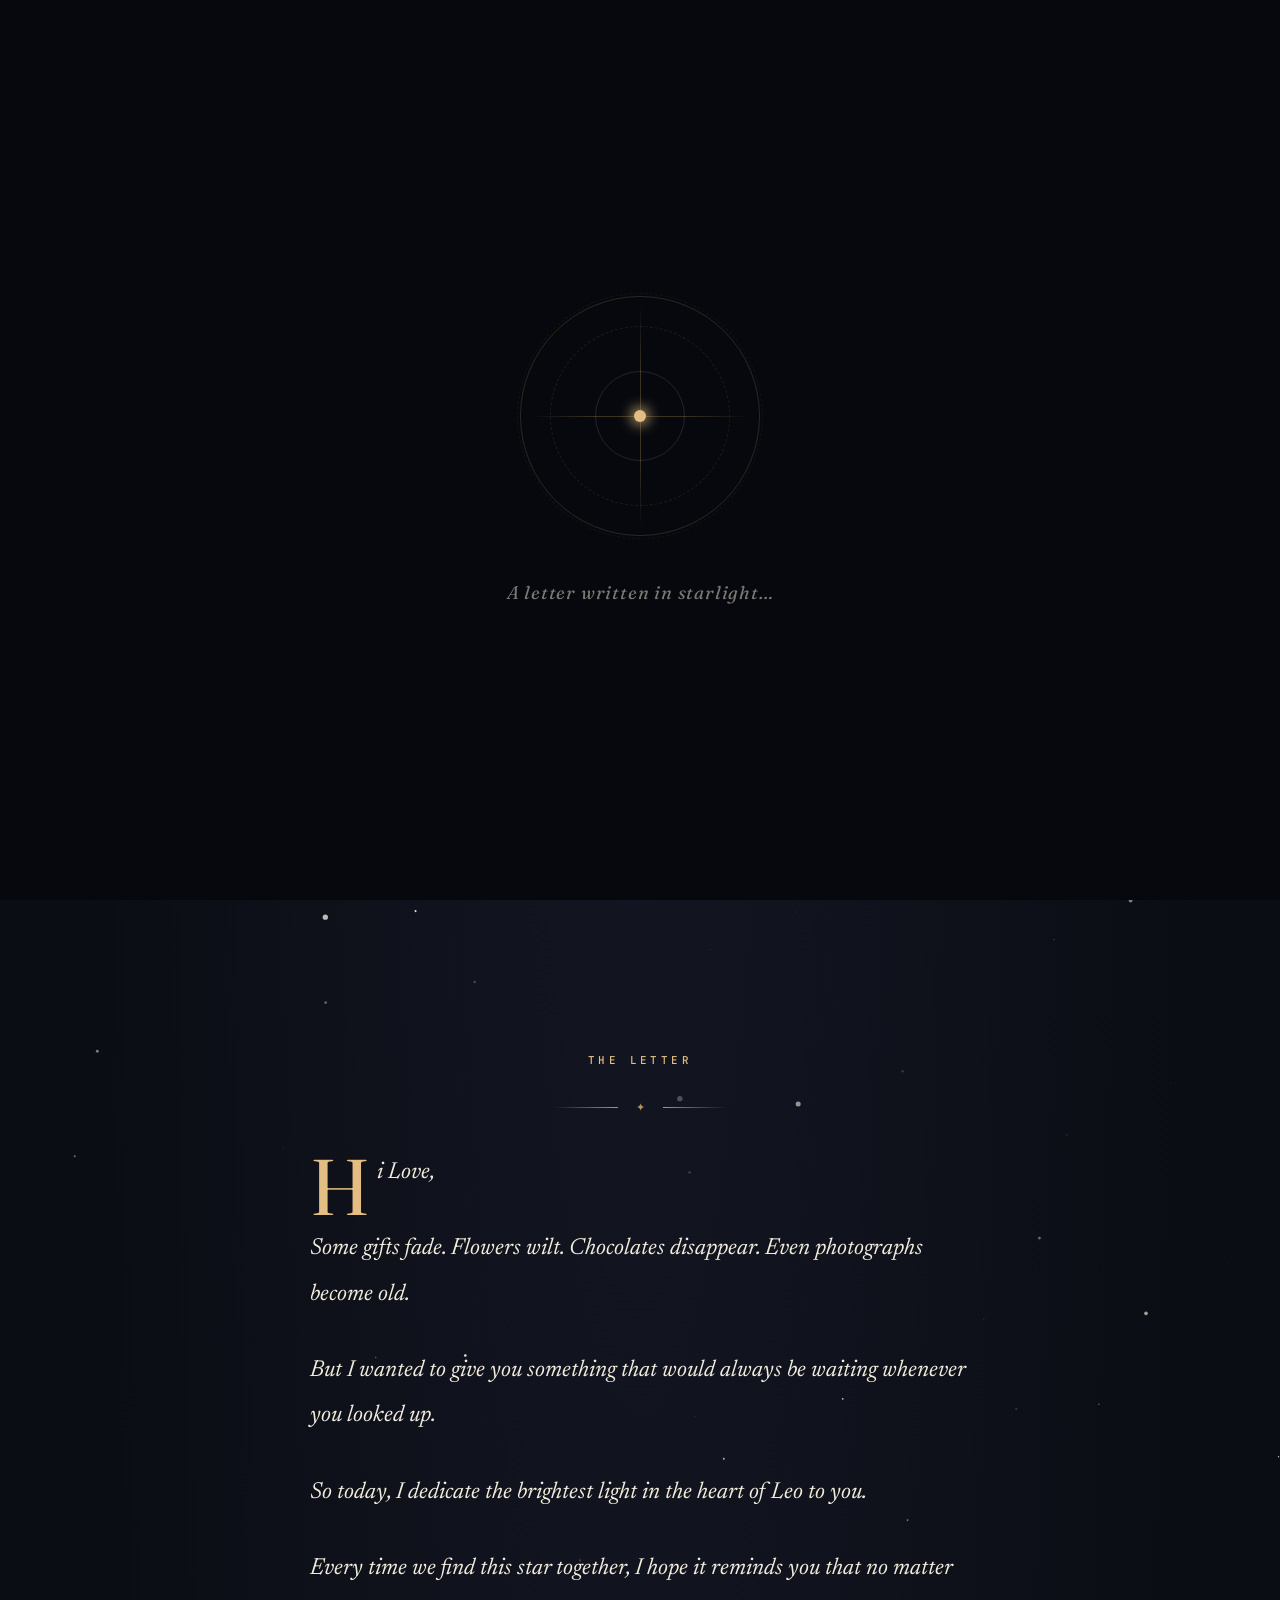
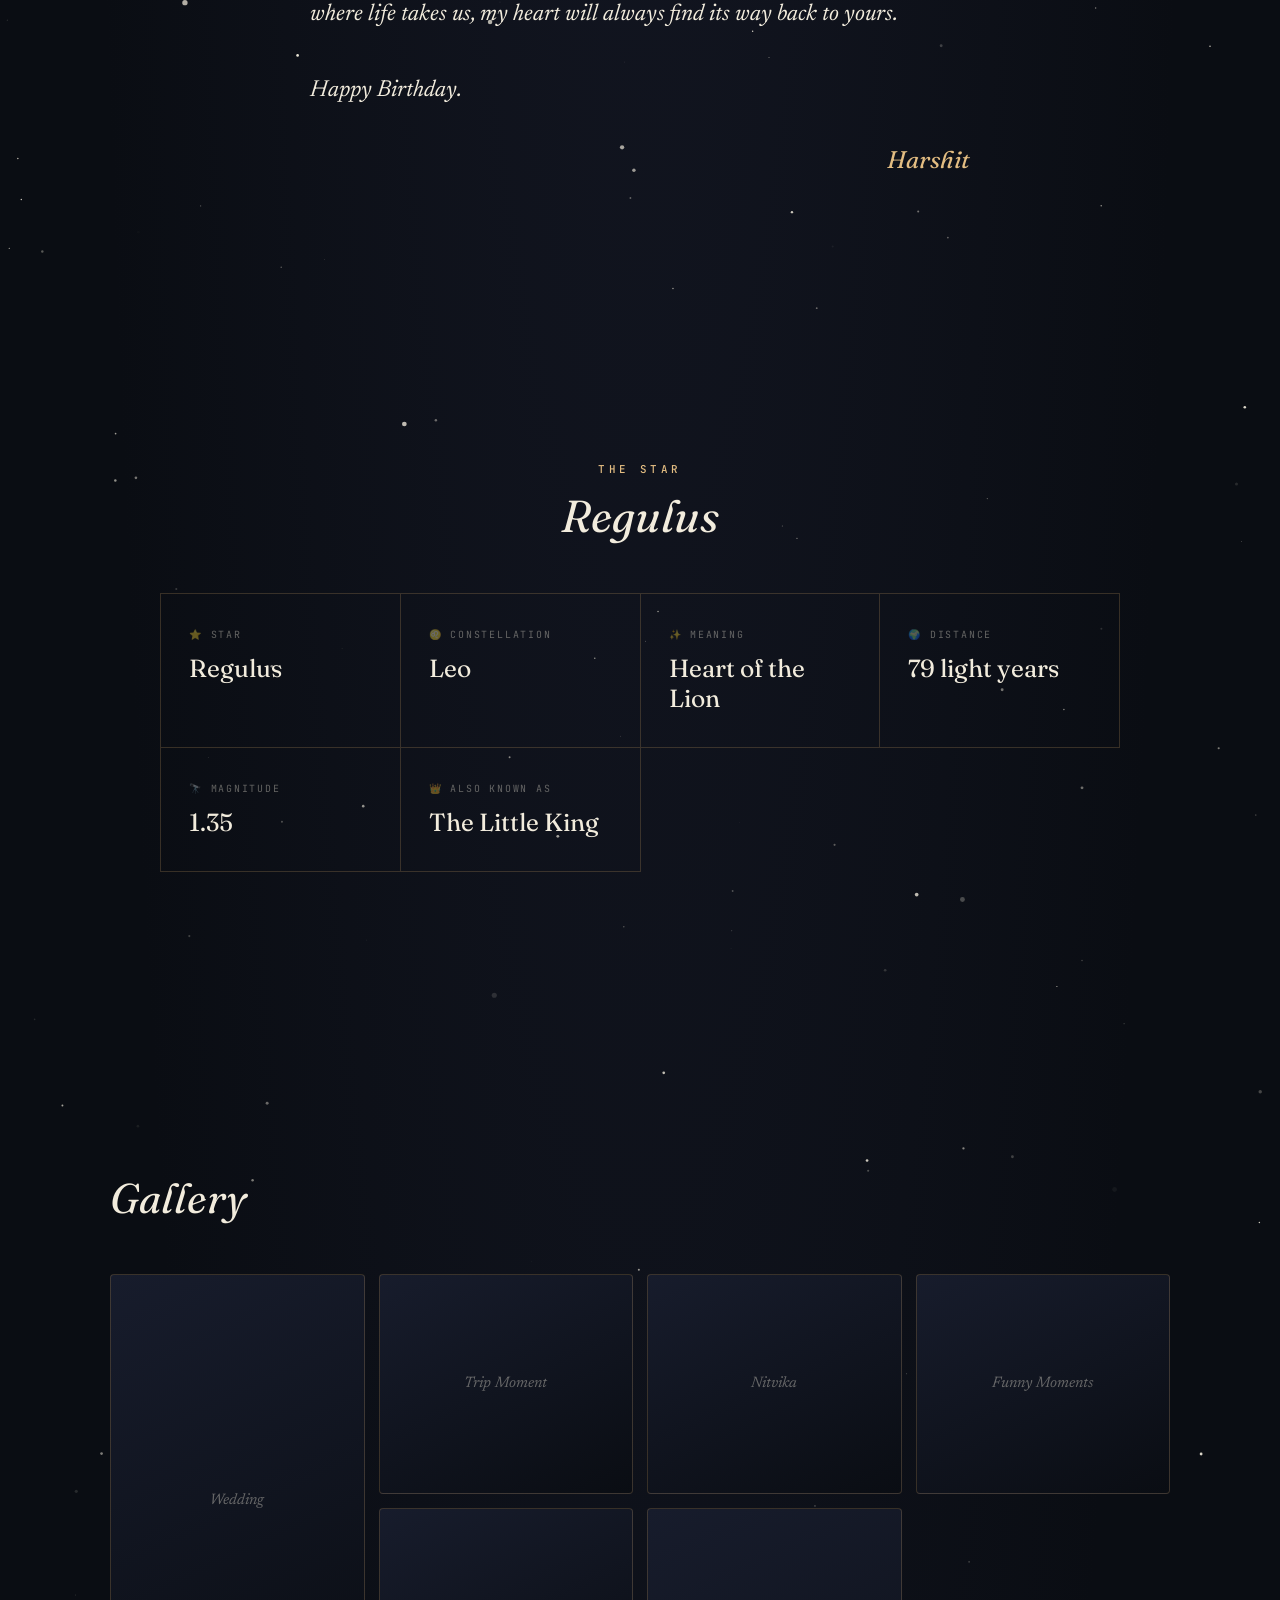
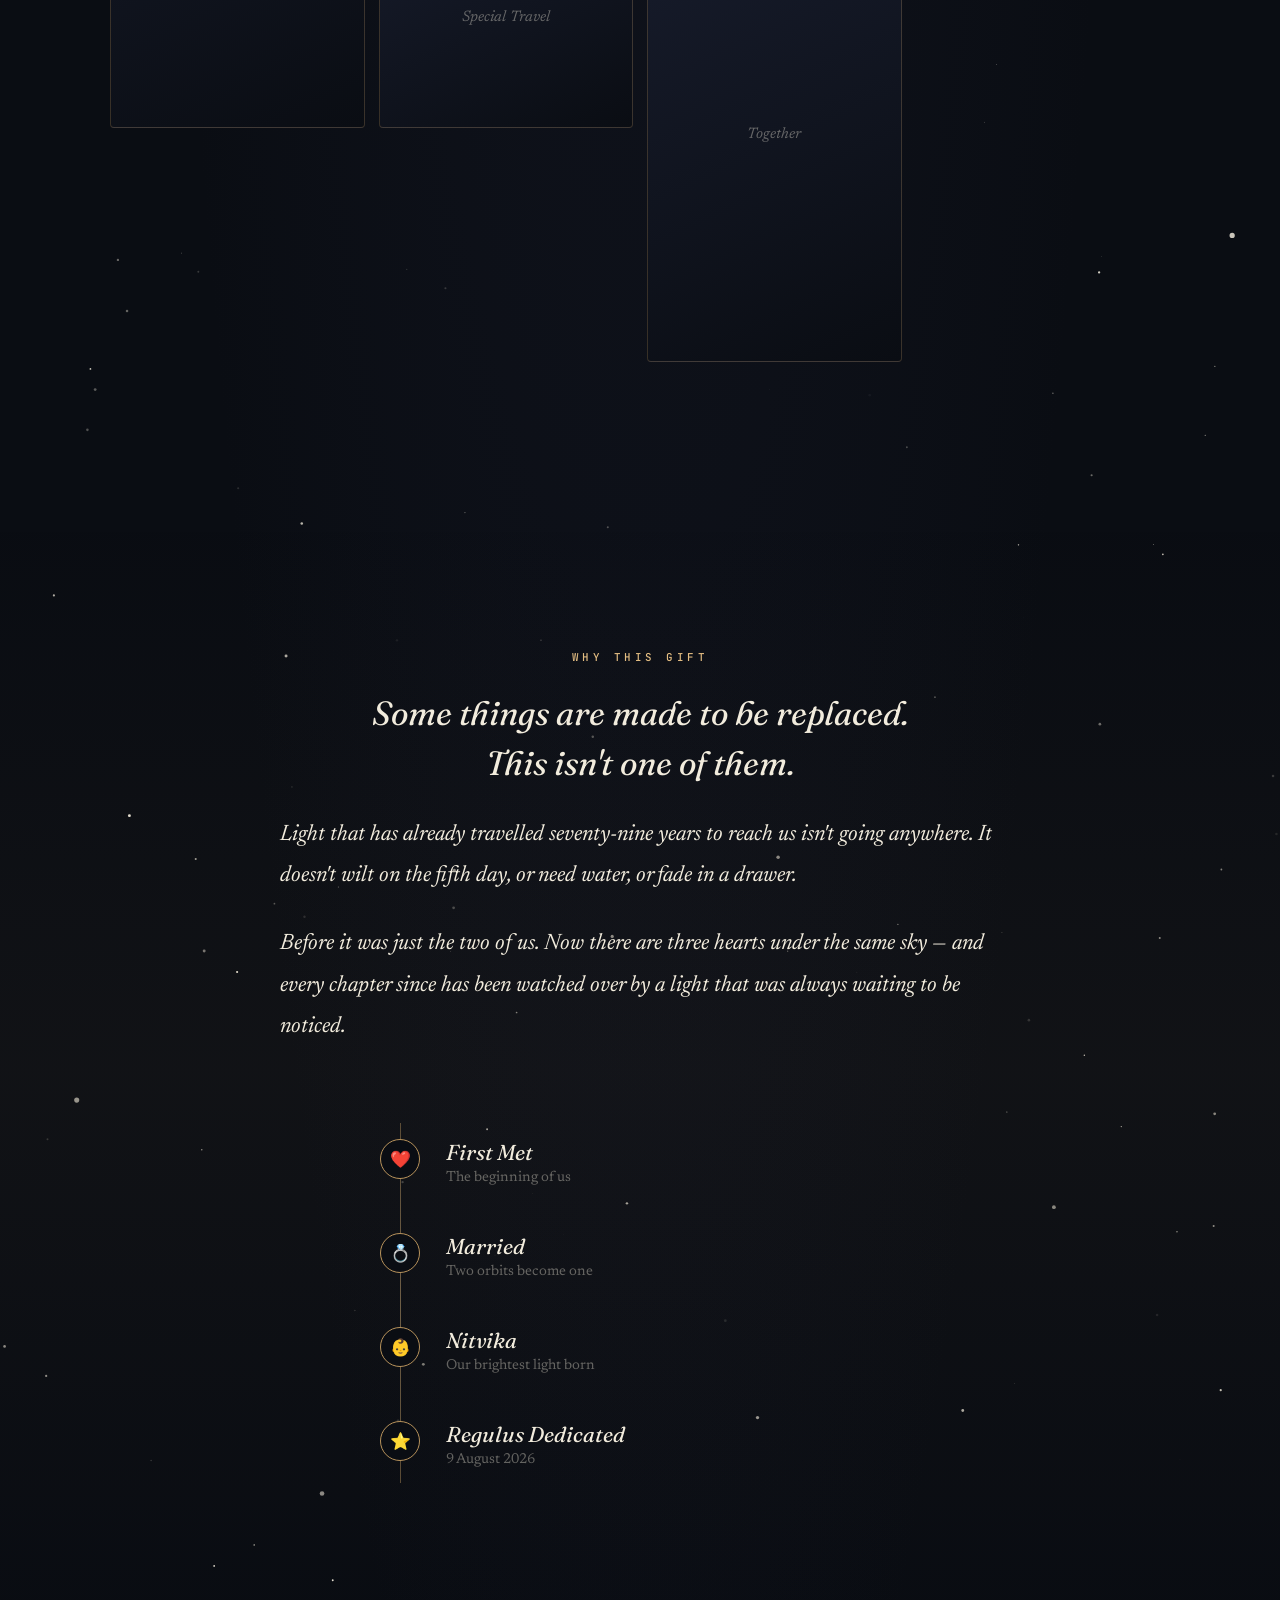
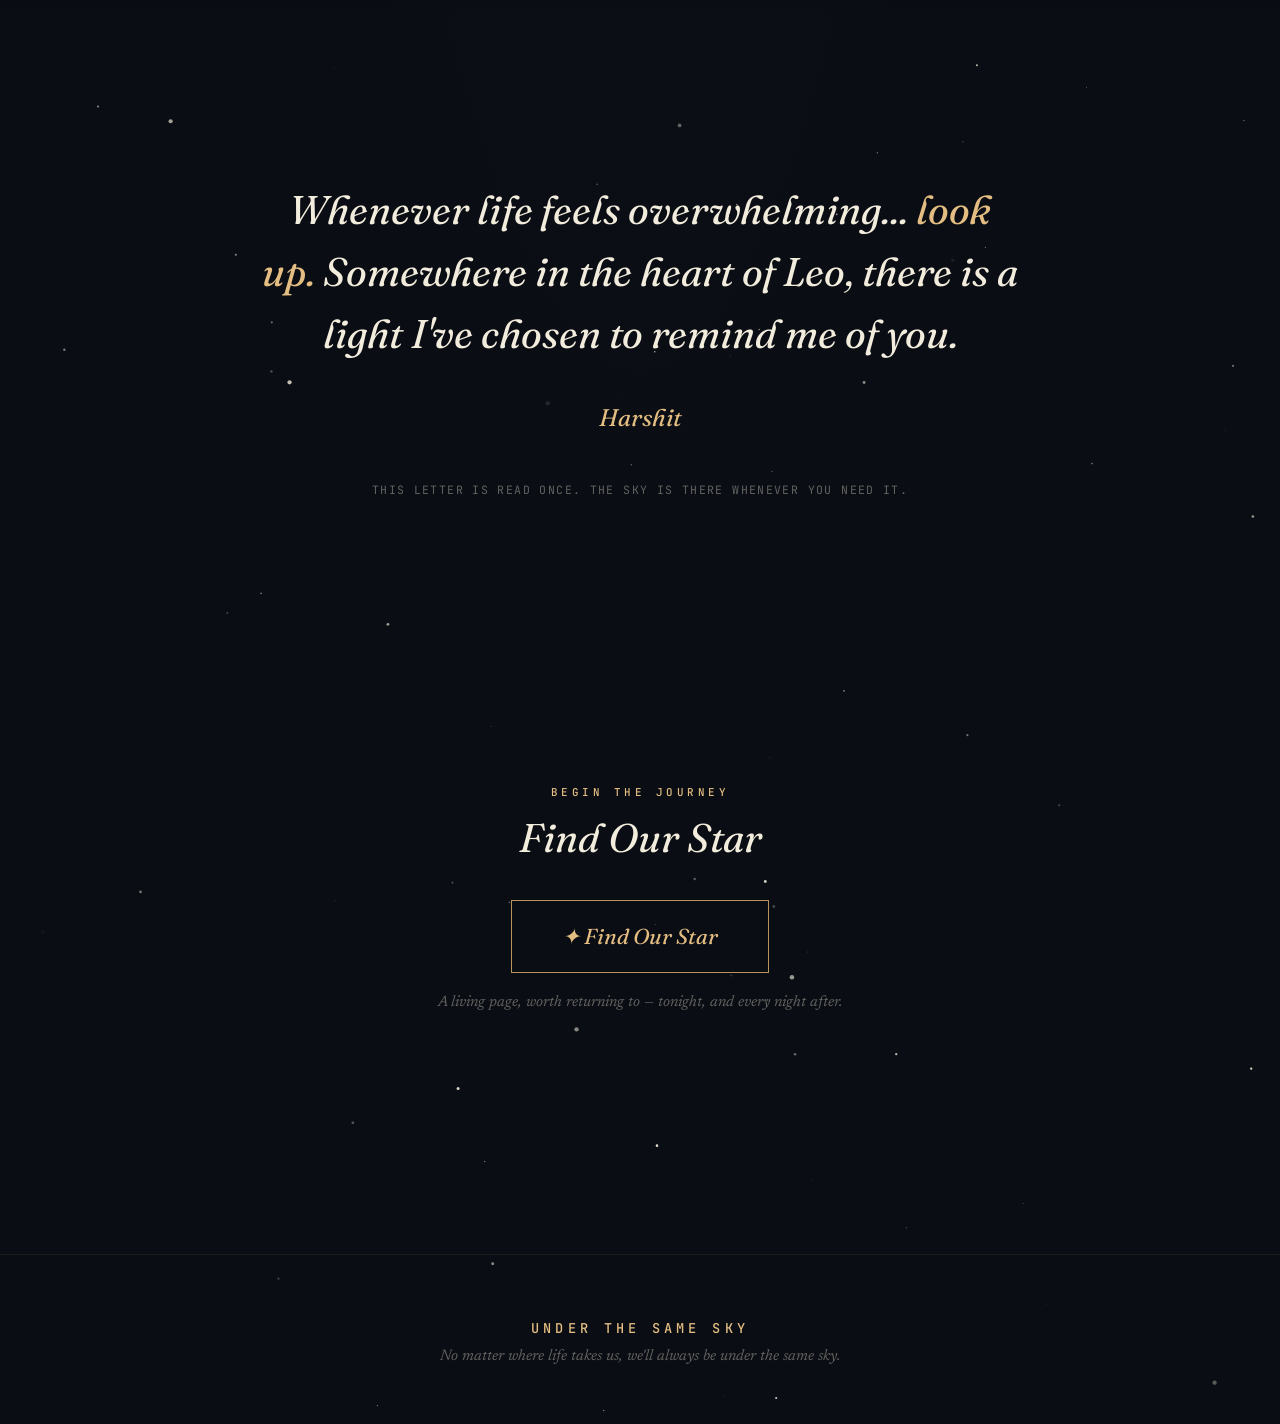
==== commit 1342246c: "Fixed the rendering UX of main page The rendering of the main index.html was improved and enhanced a" ====
--- a/index.html
+++ b/index.html
@@ -60,7 +60,7 @@
     <!-- The dynamic hydration runtime mount element -->
     <main id="app-container"></main>
 
-    <footer>W
+    <footer>
         <h2>Under the Same Sky</h2>
         <p>No matter where life takes us, we'll always be under the same sky.</p>
     </footer>
@@ -194,7 +194,7 @@
                     if (page.slug === 'letter') {
                         const header = document.createElement('div');
                         header.className = 'center reveal';
-                        header.innerHTML = `<span class="eyebrow">The Letter</span><div class="rule d1"><div class="l"></div><div class="m">✦</div><div class="l r"></div></div>`;
+                        header.innerHTML = `<h2 id="letter-title" style="position:absolute;left:-9999px;">A letter to Shivanjali</h2><span class="eyebrow">The Letter</span><div class="rule d1"><div class="l"></div><div class="m">✦</div><div class="l r"></div></div>`;
                         pageSection.appendChild(header);
                     }
 
@@ -202,6 +202,14 @@
                         const header = document.createElement('div');
                         header.className = 'center reveal';
                         header.innerHTML = `<span class="eyebrow">The Star</span><h2 id="about-title" class="reveal d1" style="font-size:clamp(2rem,5vw,2.8rem); font-style:italic; margin-top:12px;">Regulus</h2>`;
+                        pageSection.appendChild(header);
+                    }
+
+                    if (page.slug === 'quote') {
+                        const header = document.createElement('h2');
+                        header.id = 'quote-title';
+                        header.style.cssText = 'position:absolute;left:-9999px;';
+                        header.textContent = 'Closing';
                         pageSection.appendChild(header);
                     }
 
@@ -271,7 +279,7 @@
                             const sign = document.createElement('div'); sign.className = 'letter-sign reveal d3'; sign.textContent = props.text.replace('❤️ ', '');
                             inner.appendChild(sign);
                         }
-                        else if (block.type === 'paragraph' && page.slug === 'timeline') {
+                        else if (block.type === 'paragraph' && page.slug === 'why') {
                             // Map generic text lades to standard timeline wrappers description headers
                             let lede = inner.querySelector('.why-lede');
                             if (!lede) {
@@ -324,10 +332,18 @@
                                 img.src = imgData.src;
                                 img.alt = imgData.caption;
                                 img.loading = 'lazy';
-
                                 const cap = document.createElement('div');
                                 cap.className = 'gallery-caption';
                                 cap.textContent = imgData.caption;
+
+                                img.onerror = function () {
+                                    this.remove();
+                                    cap.remove();
+                                    const ph = document.createElement('div');
+                                    ph.className = 'gallery-placeholder';
+                                    ph.textContent = imgData.caption;
+                                    figure.appendChild(ph);
+                                };
 
                                 figure.appendChild(img);
                                 figure.appendChild(cap);
@@ -349,7 +365,7 @@
                         else if (block.type === 'heading' && page.slug === 'findstar') {
                             inner.innerHTML = `<span class="eyebrow reveal">Begin the Journey</span><h2 id="findstar-title" class="reveal d1" style="font-size:clamp(1.9rem,4.6vw,2.5rem); font-style:italic; margin-top:14px;">Find Our Star</h2>`;
 
-                            const btn = document.createElement('a'); btn.className = 'cta-btn reveal d2'; btn.href = 'https://stellarium-web.org/skysource/Regulus'; btn.target = '_blank'; btn.textContent = '✦ Find Our Star';
+                            const btn = document.createElement('a'); btn.className = 'cta-btn reveal d2'; btn.href = './tonight.html'; btn.textContent = '✦ Find Our Star';
                             const note = document.createElement('p'); note.className = 'cta-note reveal d3'; note.textContent = 'A living page, worth returning to — tonight, and every night after.';
                             inner.appendChild(btn);
                             inner.appendChild(note);
--- a/src/css/style.css
+++ b/src/css/style.css
@@ -804,6 +804,19 @@
 }
 .gallery-grid figure.g-tall {
   grid-row: span 2;
+}
+.gallery-placeholder {
+  position: absolute;
+  inset: 0;
+  display: flex;
+  align-items: center;
+  justify-content: center;
+  font-family: var(--serif-body);
+  font-style: italic;
+  color: var(--parchment-faint);
+  font-size: 0.95rem;
+  text-align: center;
+  padding: 10px;
 }
 .gallery-caption {
   position: absolute;
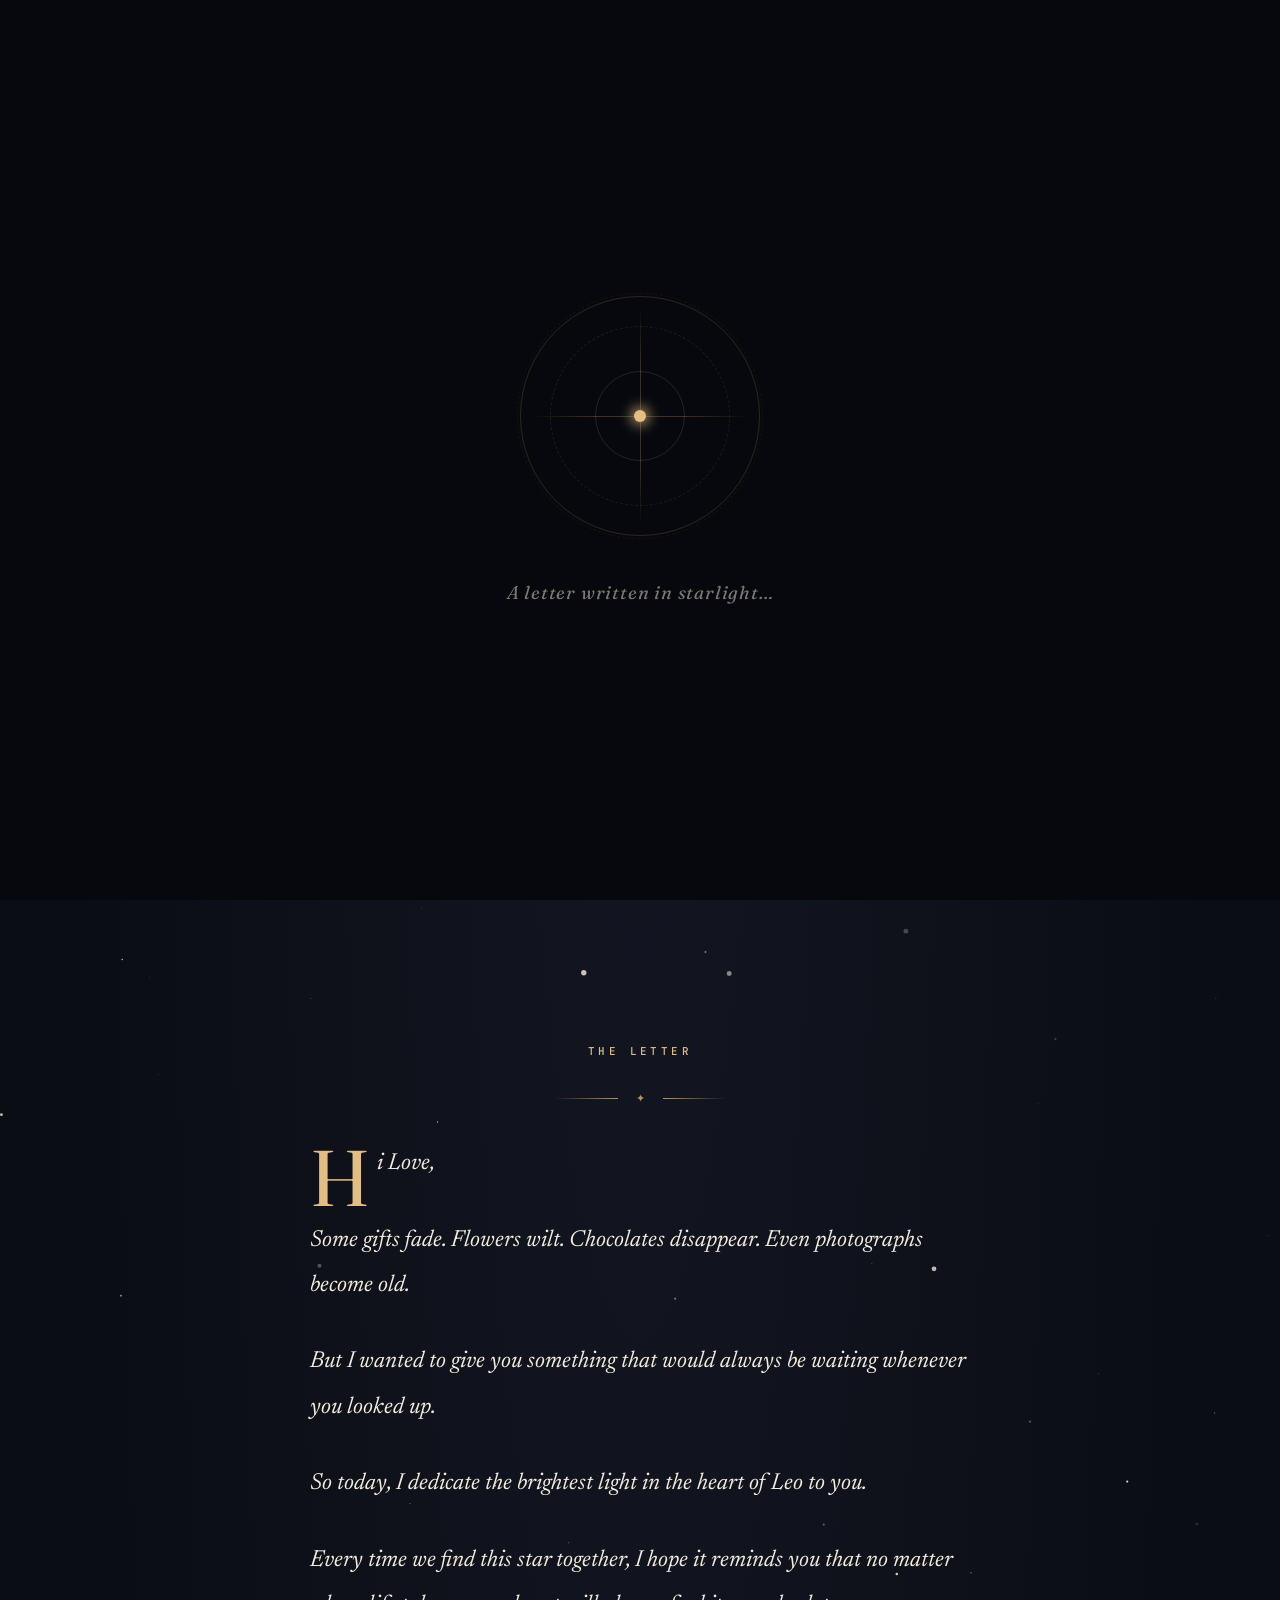
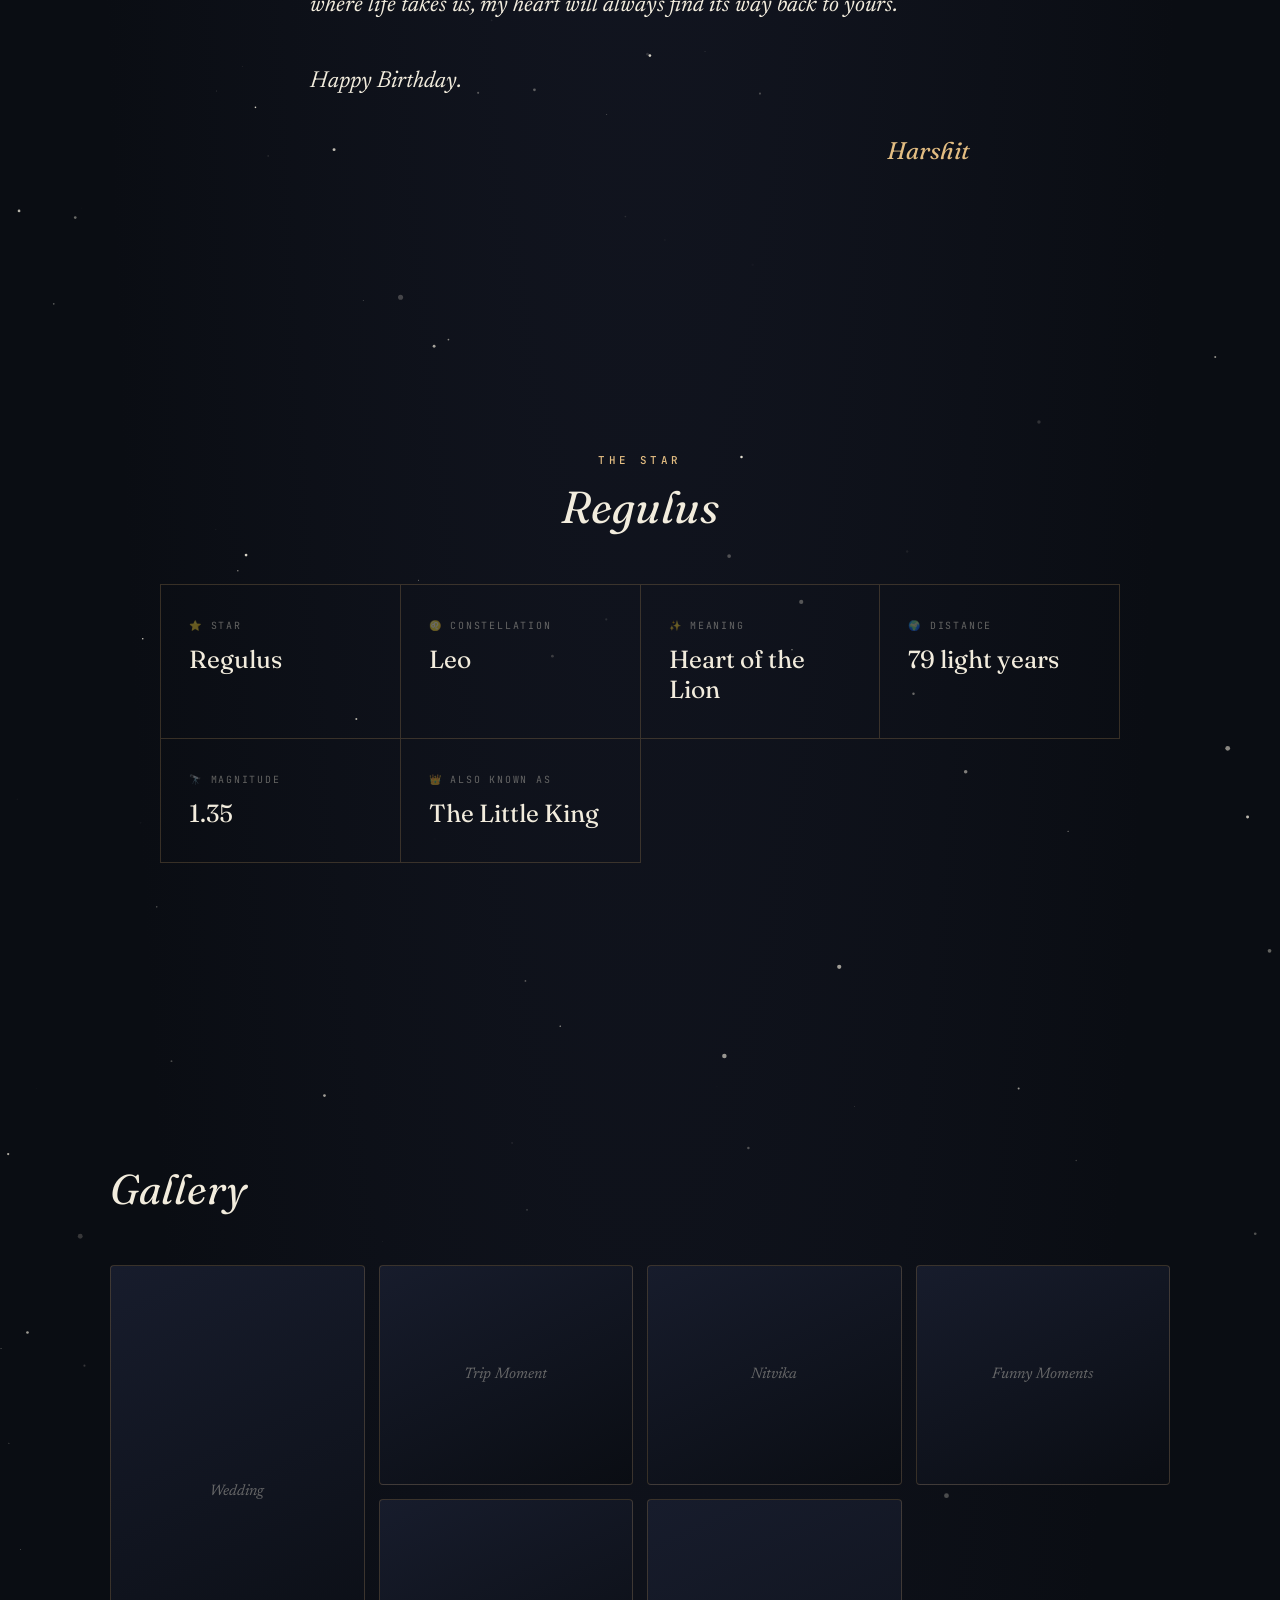
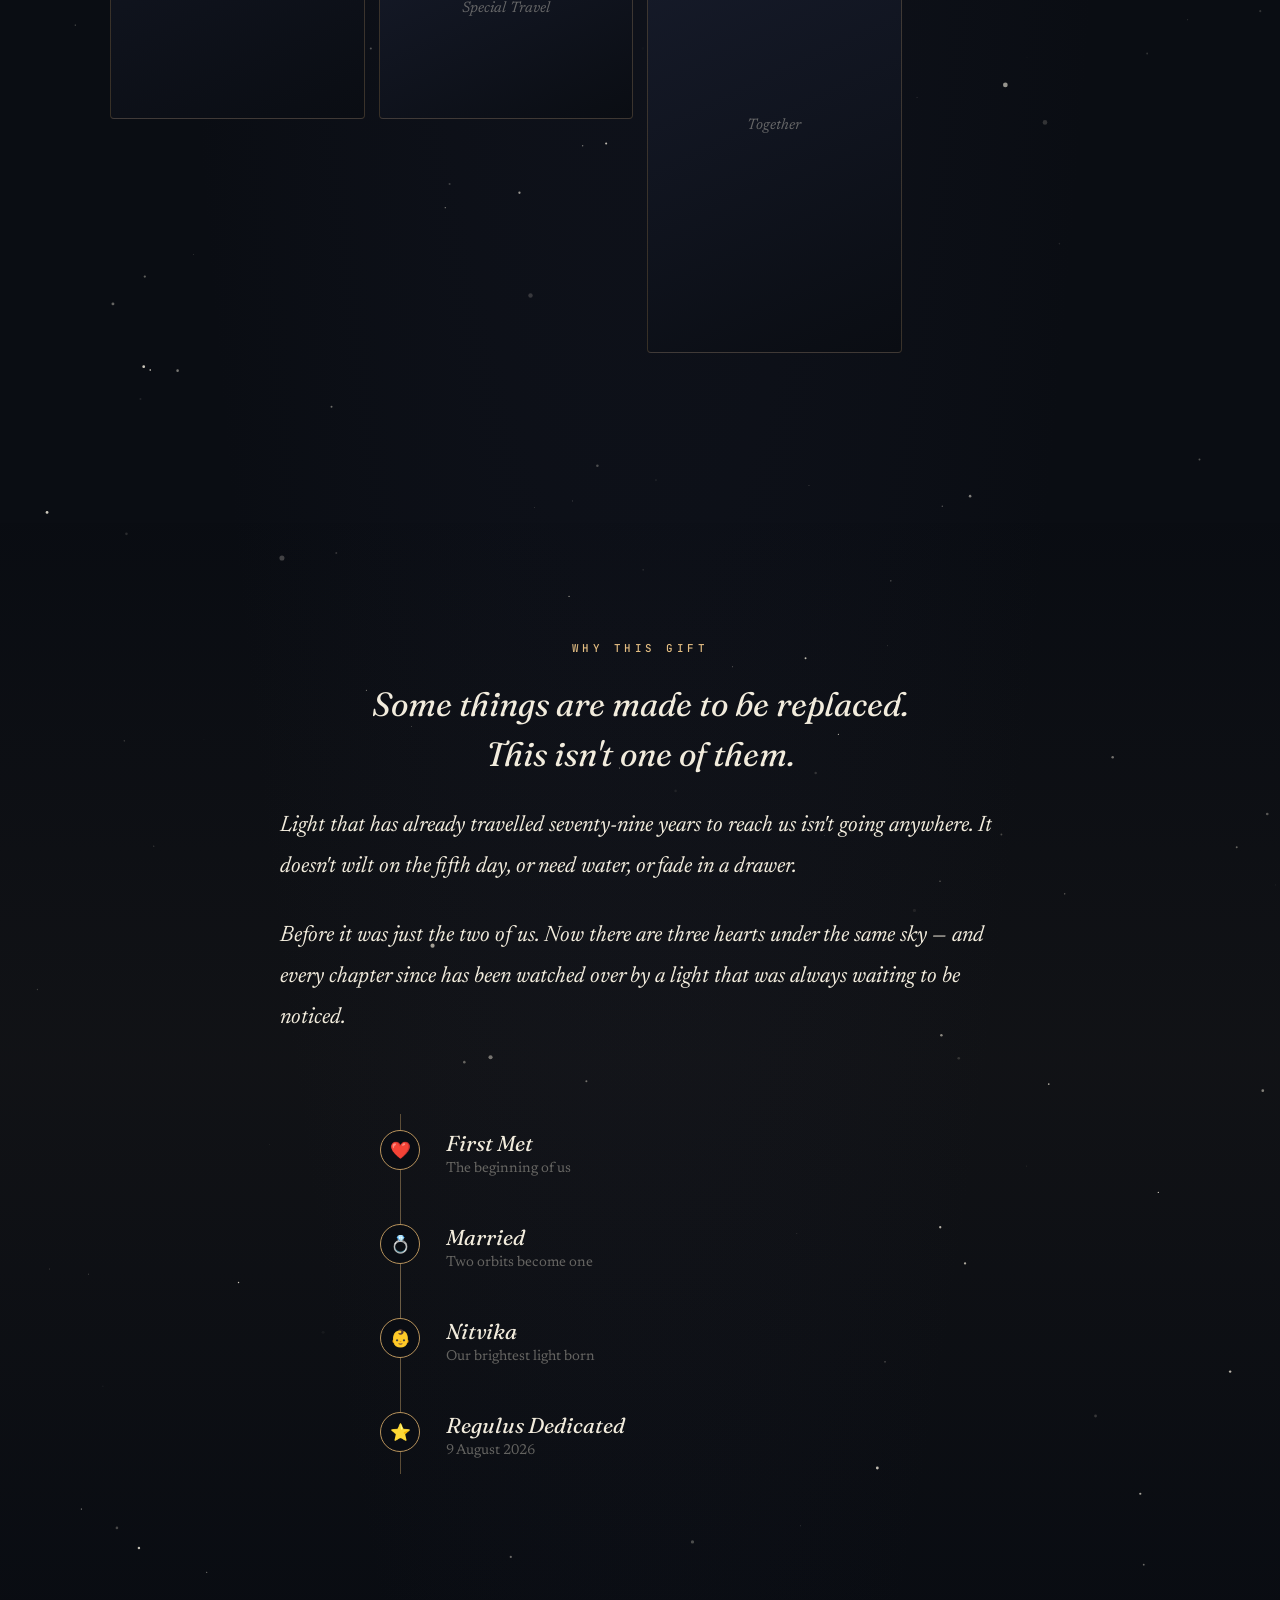
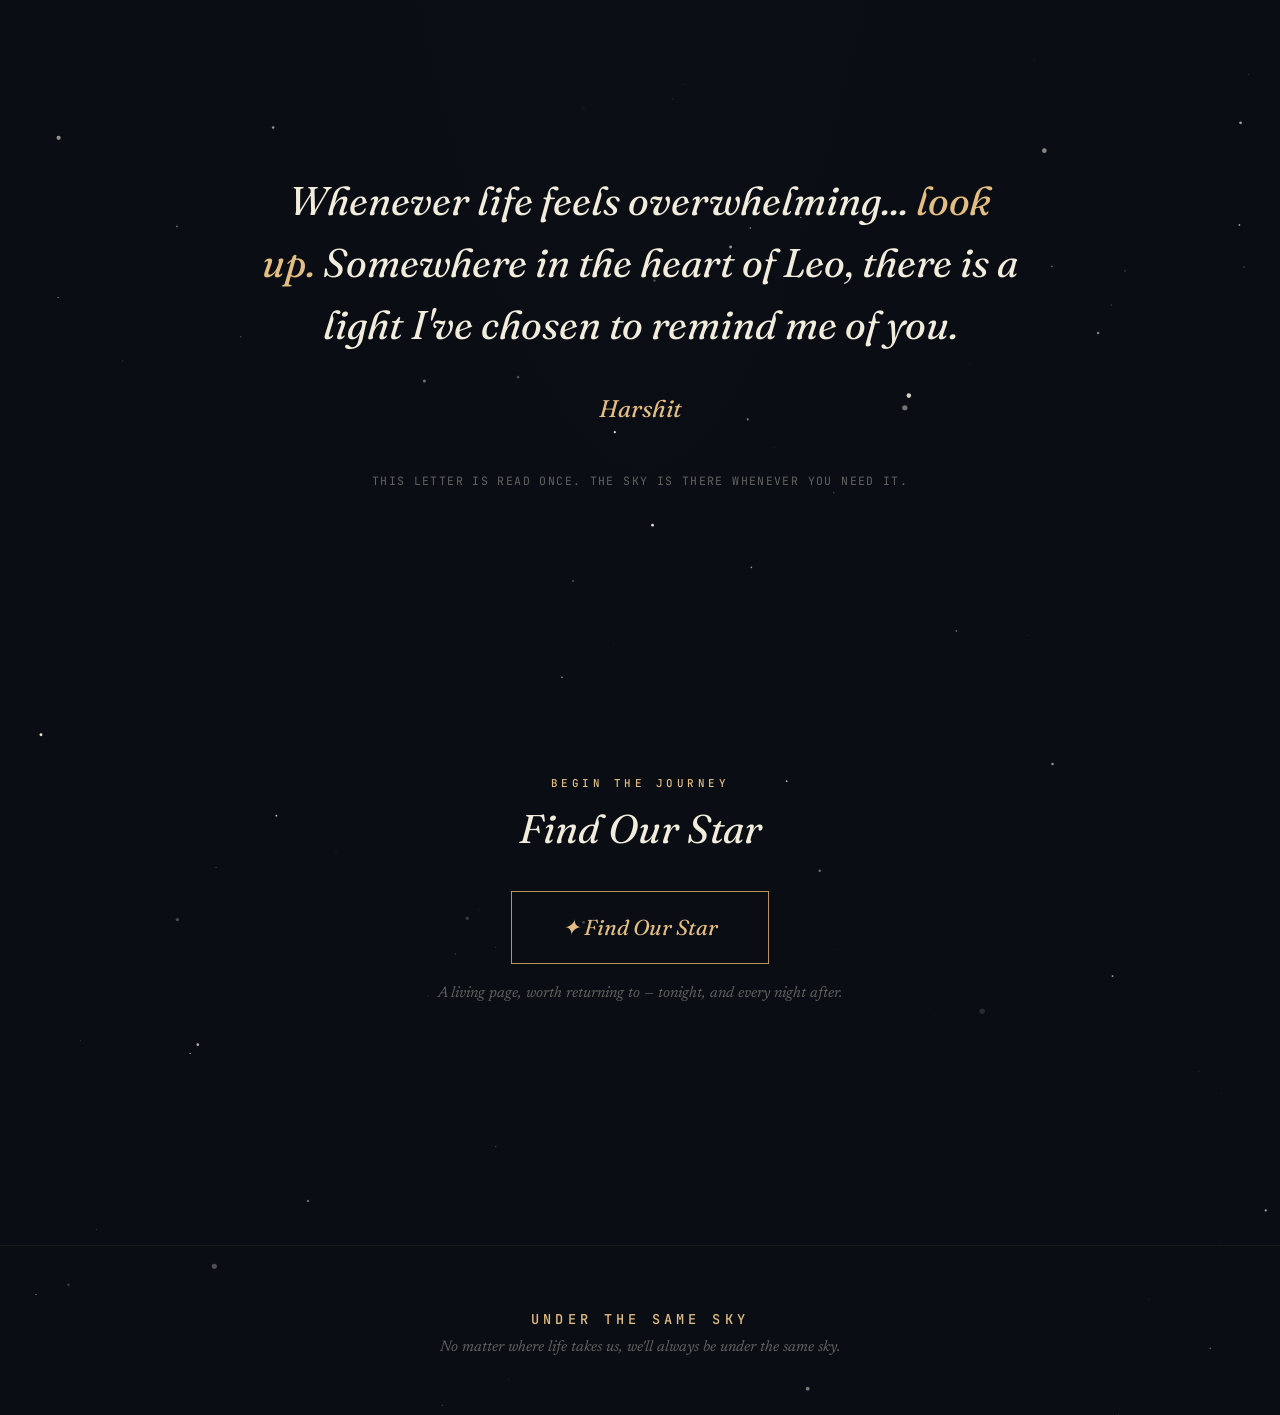
==== commit 1b4c1b79: "Changed the constellation Fixed the constellation representation to actually represent the leo const" ====
--- a/index.html
+++ b/index.html
@@ -28,14 +28,14 @@
     <div id="loader" role="status" aria-live="polite">
         <!-- Background Particle Field Plane -->
         <div class="stardust-field" id="loaderField"></div>
-        
+
         <!-- Background Shooting Star Traversal Matrix -->
         <div class="meteor-lane" id="meteorLane">
             <div class="meteor m1"></div>
             <div class="meteor m2"></div>
             <div class="meteor m3"></div>
         </div>
-        
+
         <!-- Centered Fine-Art Astronomical Telemetry Instrument -->
         <div class="reticle-container" aria-hidden="true">
             <div class="reticle-ring-outer"></div>
@@ -45,7 +45,7 @@
             <div class="reticle-axis-x"></div>
             <div class="reticle-core-node"></div>
         </div>
-        
+
         <p class="loader-text">A letter written in starlight…</p>
     </div>
 
@@ -225,17 +225,35 @@
                         frame.className = 'arrival-frame';
                         frame.innerHTML = `
                             <div class="const-wrap reveal">
-                                <svg id="constSvg" viewBox="0 0 300 220" aria-hidden="true">
-                                  <line class="const-line" x1="70" y1="30" x2="110" y2="80"/>
-                                  <line class="const-line" x1="110" y1="80" x2="100" y2="140"/>
-                                  <line class="const-line" x1="100" y1="140" x2="160" y2="165"/>
-                                  <line class="const-line" x1="100" y1="140" x2="60" y2="185"/>
-                                  <line class="const-line" x1="110" y1="80" x2="200" y2="60"/>
-                                  <circle class="const-star" cx="70" cy="30" r="2.4"/>
-                                  <circle class="const-star" cx="160" cy="165" r="2.4"/>
-                                  <circle class="const-star" cx="60" cy="185" r="2"/>
-                                  <circle class="const-star" cx="200" cy="60" r="2.6"/>
-                                  <circle id="regulusDot" cx="110" cy="80" r="5"/>
+                                <svg id="constSvg" viewBox="80 30 480 210" aria-hidden="true" style="transform: scale(-1, 1);">
+                                <!-- Sickle / Head & Forequarters (Rasalas, Adhafera, Algieba, Eta, Regulus) -->
+                                <line class="const-line" x1="160" y1="65" x2="195" y2="48"/>
+                                <line class="const-line" x1="195" y1="48" x2="230" y2="62"/>
+                                <line class="const-line" x1="230" y1="62" x2="232" y2="108"/>
+                                <line class="const-line" x1="232" y1="108" x2="200" y2="152"/>
+                                <line class="const-line" x1="200" y1="152" x2="182" y2="205"/>
+
+                                <!-- Body & Hindquarters Triangle (Algieba -> Zosma -> Chertan -> Denebola) -->
+                                <line class="const-line" x1="232" y1="108" x2="385" y2="115"/>
+                                <line class="const-line" x1="385" y1="115" x2="395" y2="175"/>
+                                <line class="const-line" x1="395" y1="175" x2="200" y2="152"/>
+                                <line class="const-line" x1="385" y1="115" x2="520" y2="150"/>
+                                <line class="const-line" x1="395" y1="175" x2="520" y2="150"/>
+
+                                <!-- Stars in the Sickle -->
+                                <circle class="const-star" cx="160" cy="65" r="2.6"/>
+                                <circle class="const-star" cx="195" cy="48" r="2.8"/>
+                                <circle class="const-star" cx="230" cy="62" r="3.2"/>
+                                <circle class="const-star" cx="232" cy="108" r="3.0"/>
+                                <circle class="const-star" cx="200" cy="152" r="2.8"/>
+
+                                <!-- Stars in Hindquarters -->
+                                <circle class="const-star" cx="385" cy="115" r="3.0"/>
+                                <circle class="const-star" cx="395" cy="175" r="2.8"/>
+                                <circle class="const-star" cx="520" cy="150" r="3.5"/>
+
+                                <!-- Regulus (Alpha Star - Dedicated Focus Dot) -->
+                                <circle id="regulusDot" cx="182" cy="205" r="6"/>
                                 </svg>
                             </div>
                         `;
@@ -297,6 +315,9 @@
                             if (!timelineWrap) {
                                 timelineWrap = document.createElement('div');
                                 timelineWrap.className = 'tl-wrap reveal d3';
+                                const connector = document.createElement('div');
+                                connector.className = 'tl-line';
+                                timelineWrap.appendChild(connector);
                                 inner.appendChild(timelineWrap);
                             }
                             const item = document.createElement('div');
--- a/src/css/style.css
+++ b/src/css/style.css
@@ -537,9 +537,9 @@
 
 .const-wrap {
   position: relative;
-  width: min(60vw, 300px);
-  height: min(60vw, 220px);
-  margin: 0 auto 34px;
+  width: min(85vw, 480px);
+  height: min(38.6vw, 218px);
+  margin: 0 auto 24px;
 }
 #constSvg {
   width: 100%;
@@ -689,7 +689,7 @@
   width: 100%;
   position: relative;
 }
-.tl-wrap::before {
+.tl-line {
   content: "";
   position: absolute;
   left: 20px;
@@ -698,6 +698,7 @@
   width: 1px;
   background: linear-gradient(var(--brass), var(--brass-bright), var(--brass));
   opacity: 0.45;
+  z-index: 0;
 }
 .tl-item {
   position: relative;
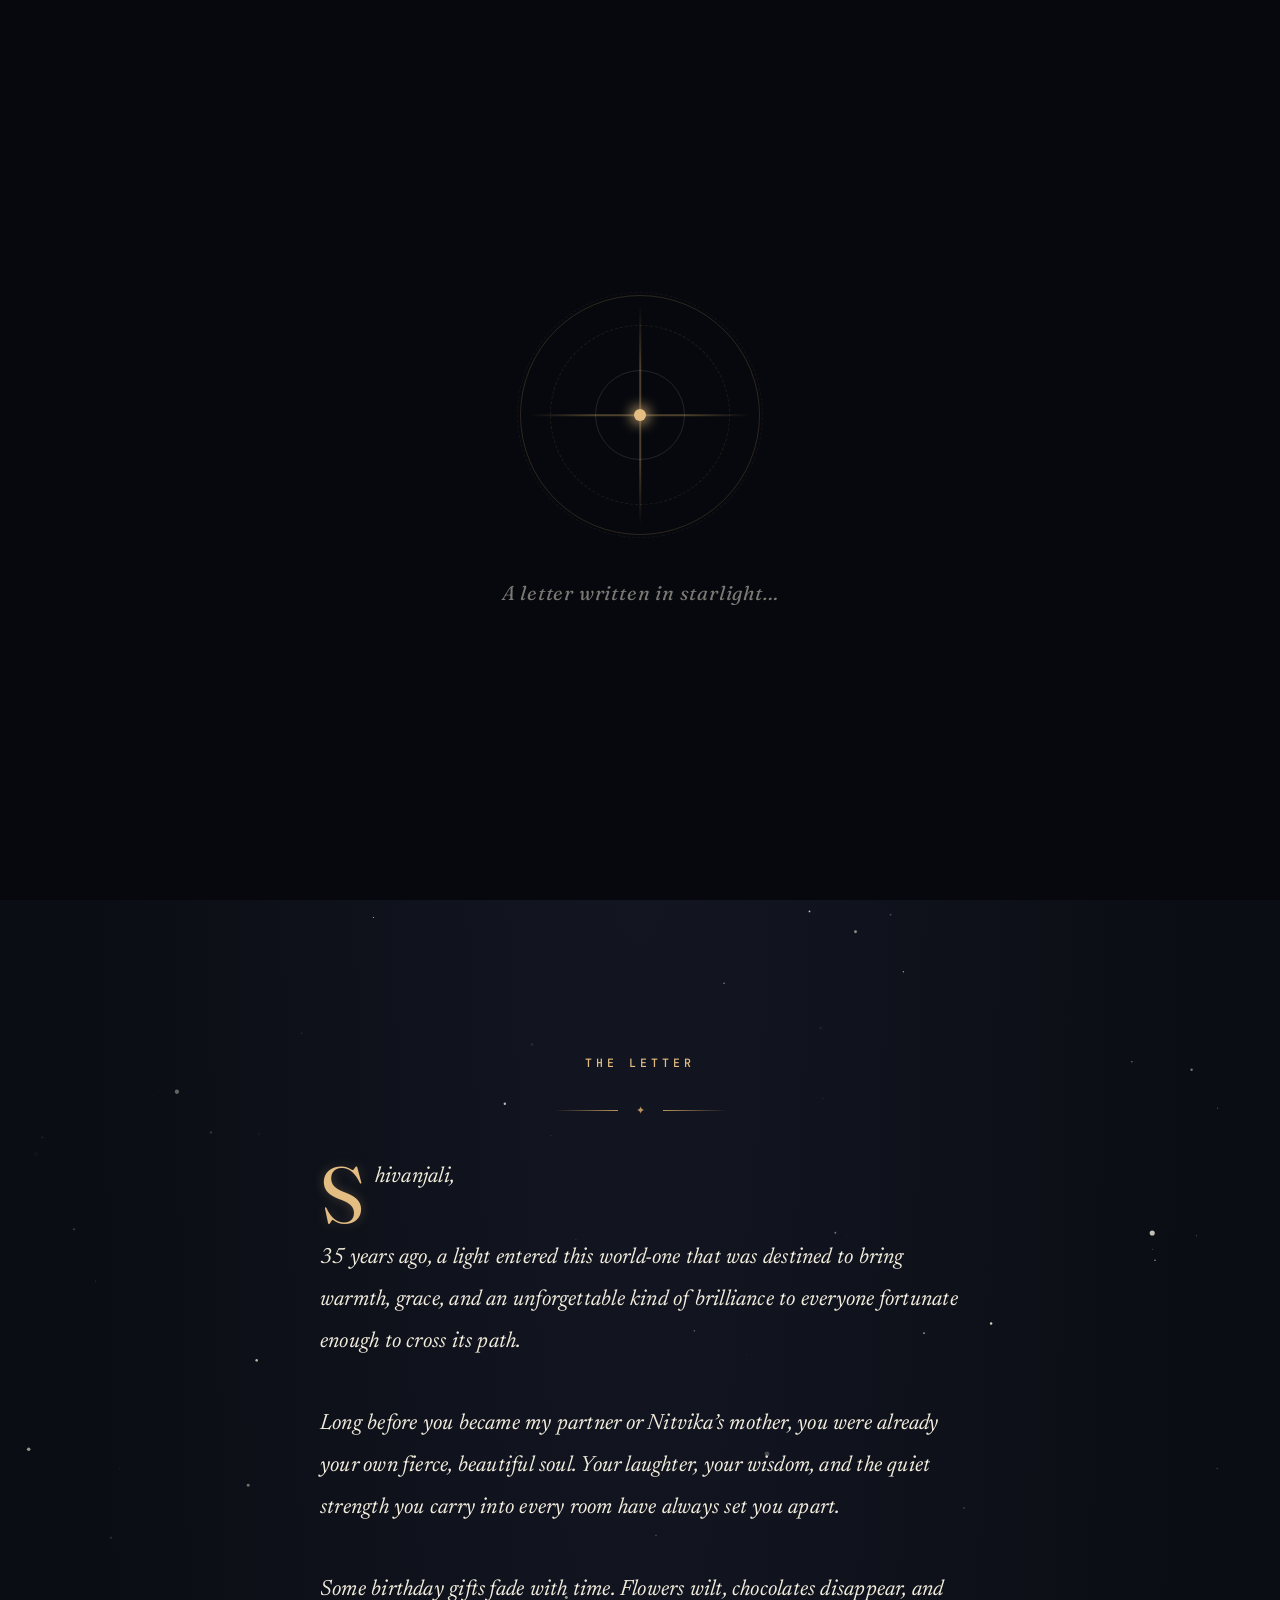
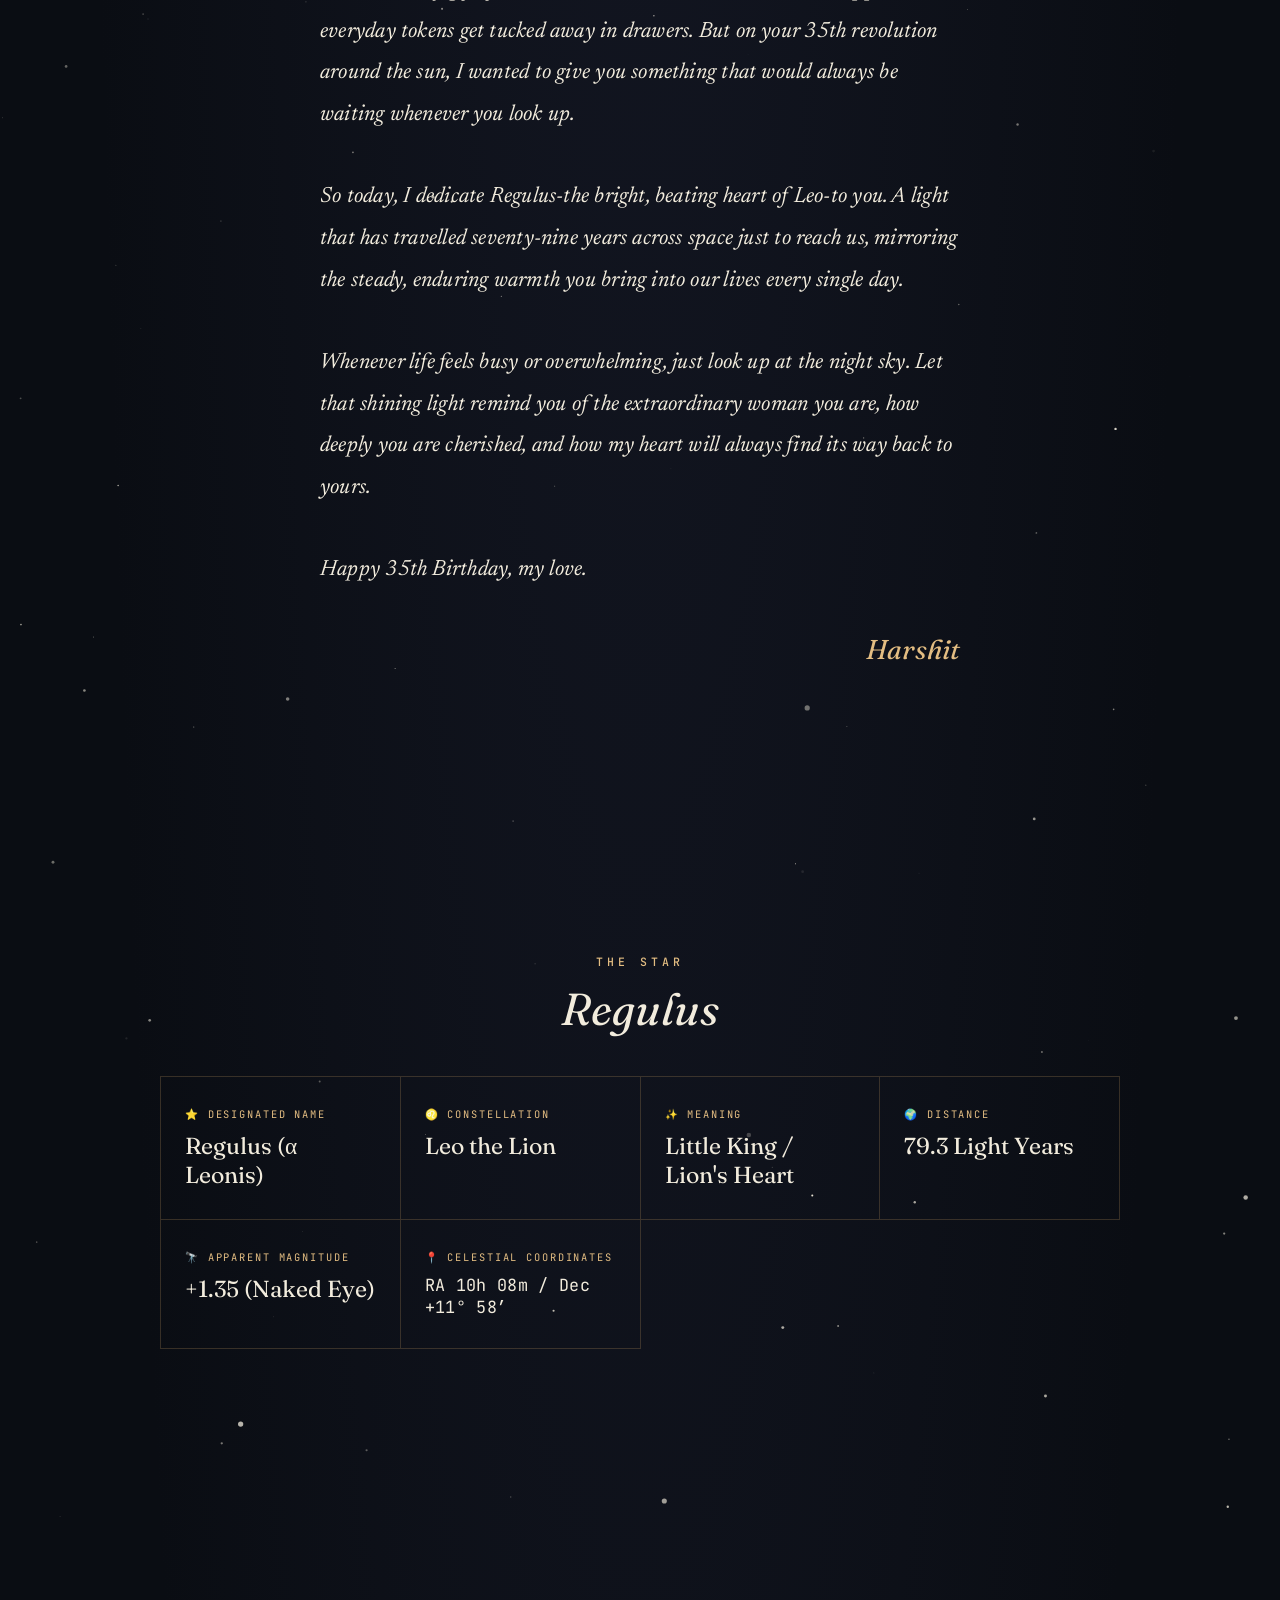
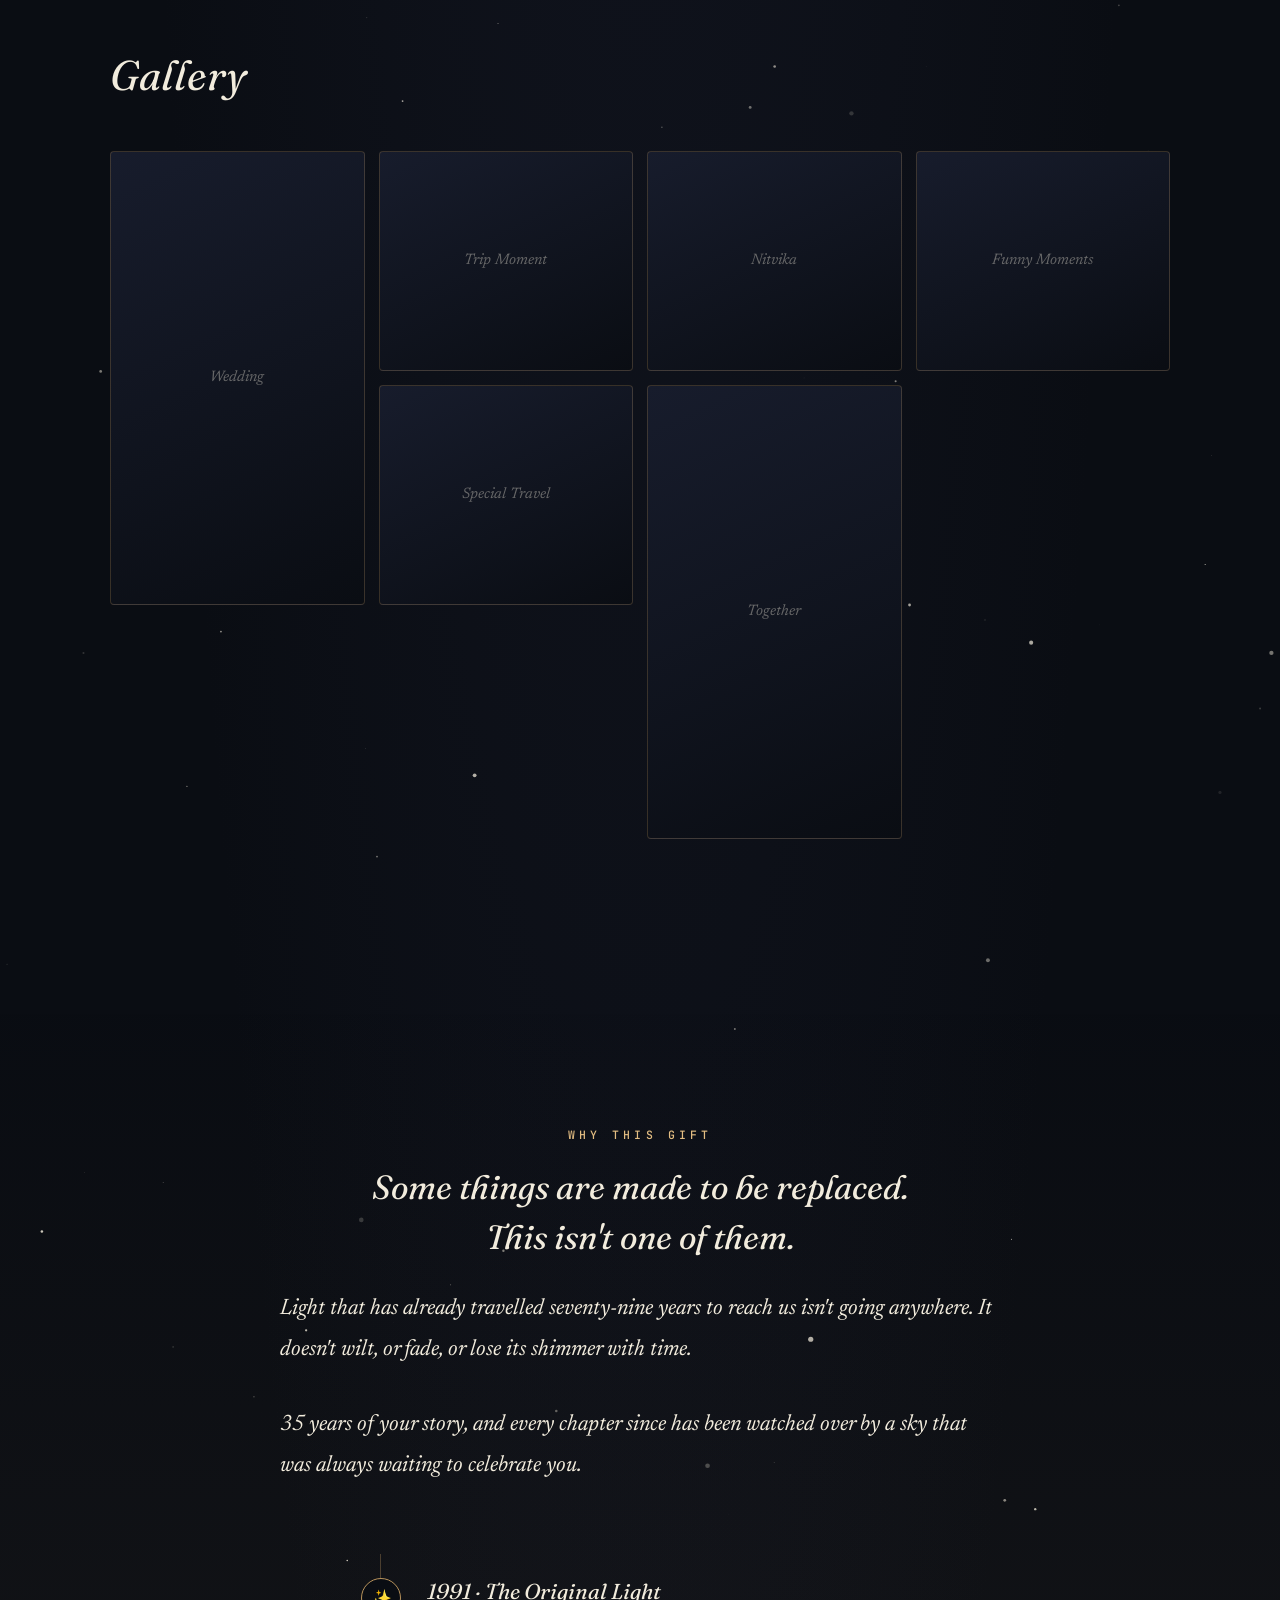
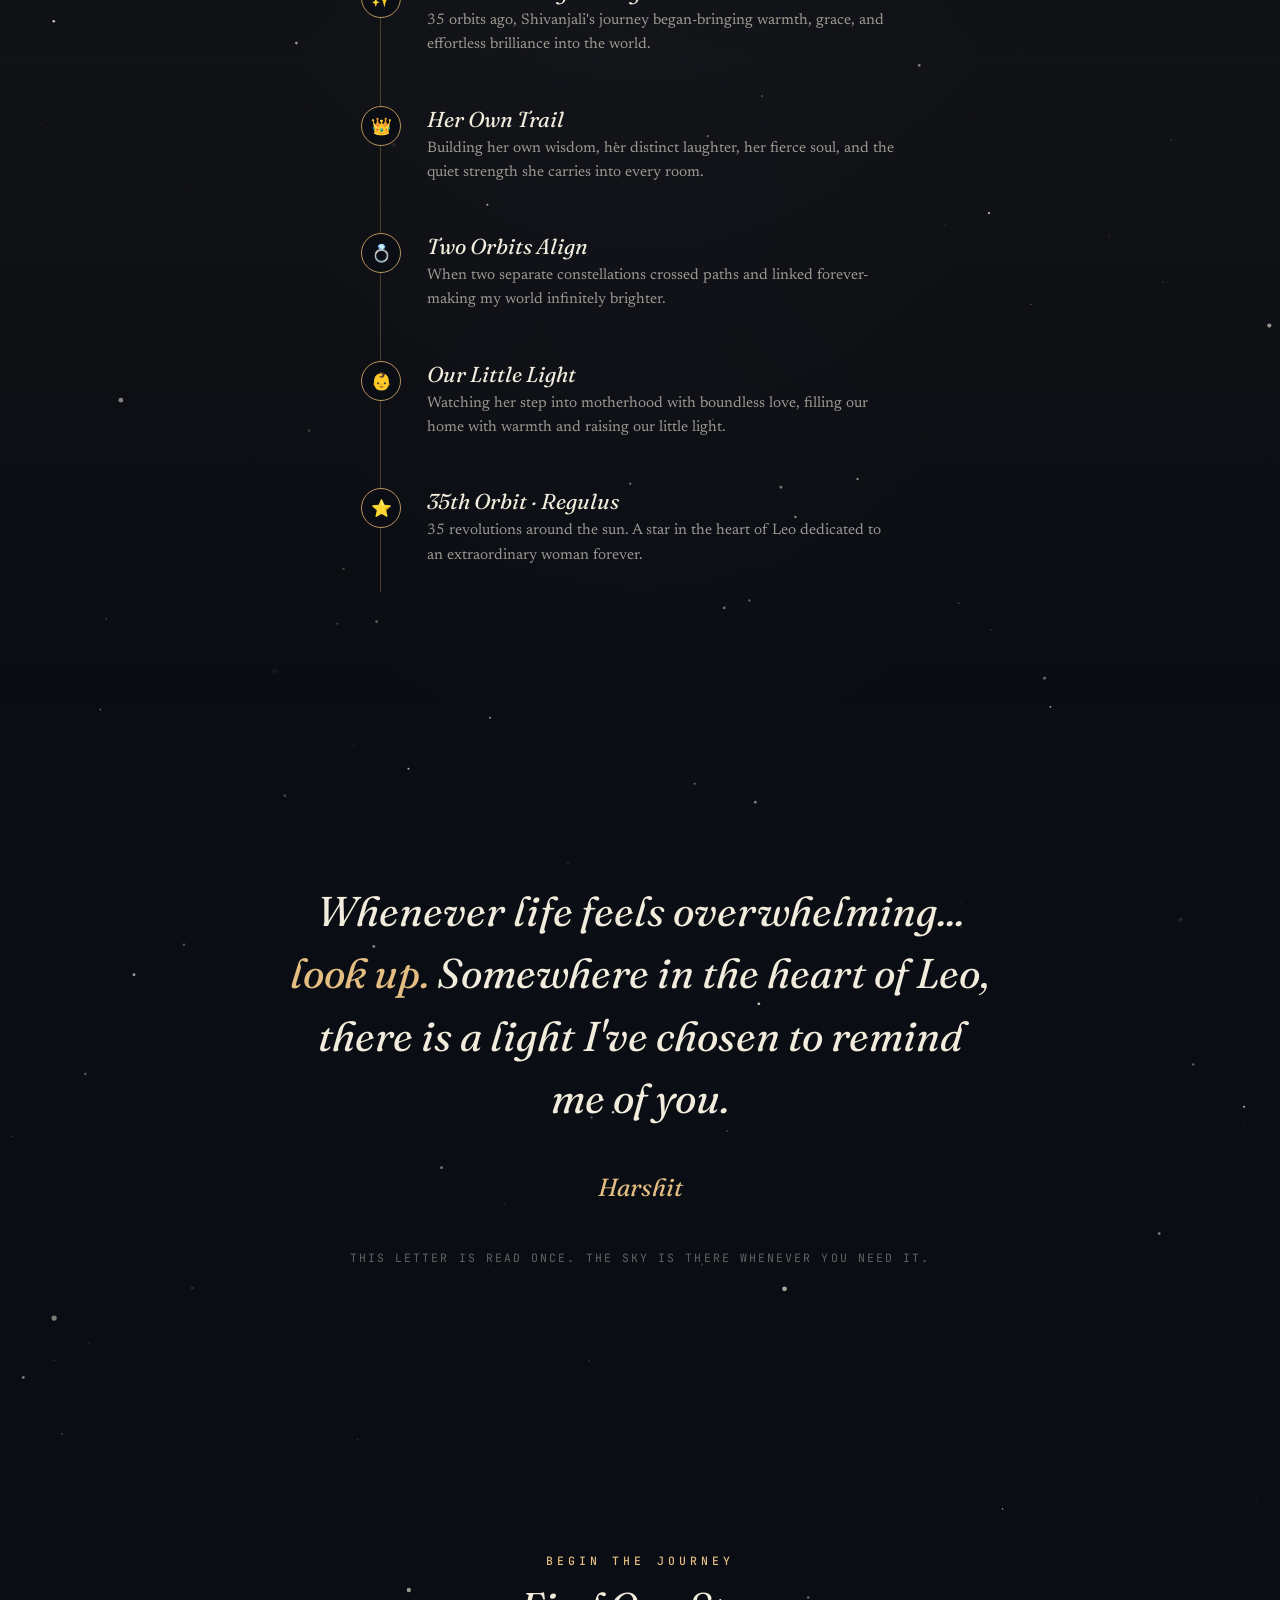
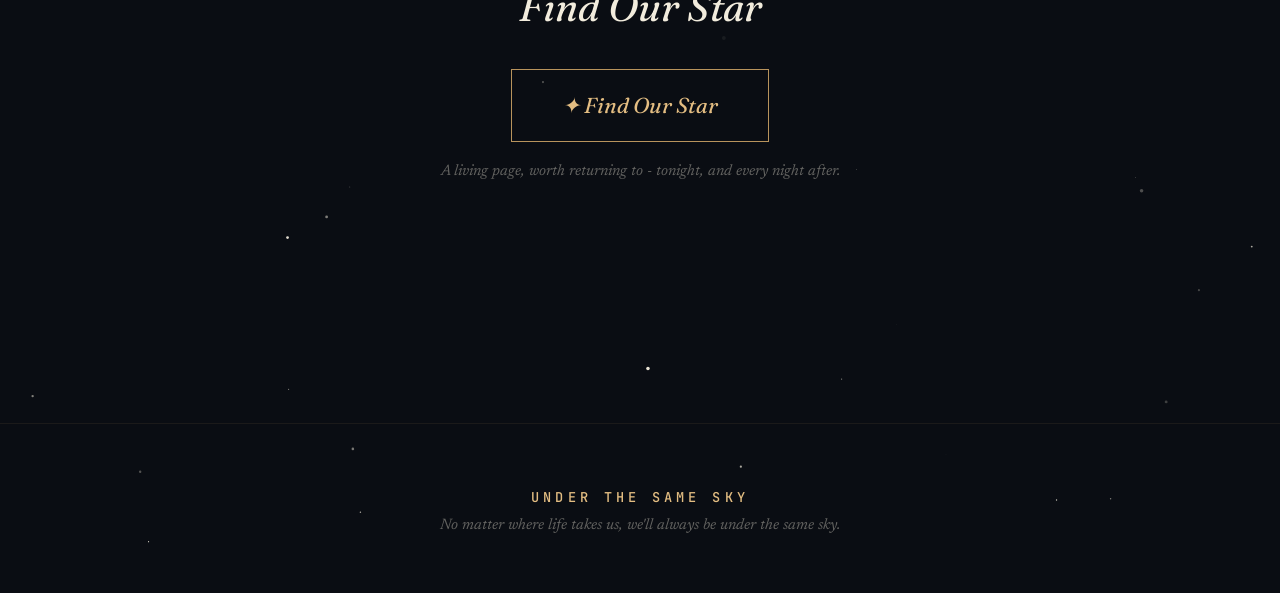
==== commit 48e21e07: "Updated letter, why and about section - updated the typography to make it more clean and mobile frie" ====
--- a/index.html
+++ b/index.html
@@ -22,7 +22,7 @@
     <a class="skip-link" href="#letter">Skip to letter</a>
     <div id="progress" role="presentation"></div>
     <canvas id="starfield" aria-hidden="true"></canvas>
-    <div class="corner-log" aria-hidden="true">LOG NO. 001 — REGULUS — DEDICATED 09.08.2026</div>
+    <div class="corner-log" aria-hidden="true">LOG NO. 001 - REGULUS - DEDICATED 09.08.2026</div>
 
     <!-- High-End Observatory Telescope Loader Screen Overlay -->
     <div id="loader" role="status" aria-live="polite">
@@ -378,7 +378,7 @@
                             inner.appendChild(q);
                         }
                         else if (block.type === 'signature' && page.slug === 'quote') {
-                            const sign = document.createElement('div'); sign.className = 'finale-sign reveal d1'; sign.textContent = props.text.replace('— ', '');
+                            const sign = document.createElement('div'); sign.className = 'finale-sign reveal d1'; sign.textContent = props.text.replace('- ', '');
                             const bridge = document.createElement('p'); bridge.className = 'bridge-line reveal d2'; bridge.textContent = 'This letter is read once. The sky is there whenever you need it.';
                             inner.appendChild(sign);
                             inner.appendChild(bridge);
@@ -387,7 +387,7 @@
                             inner.innerHTML = `<span class="eyebrow reveal">Begin the Journey</span><h2 id="findstar-title" class="reveal d1" style="font-size:clamp(1.9rem,4.6vw,2.5rem); font-style:italic; margin-top:14px;">Find Our Star</h2>`;
 
                             const btn = document.createElement('a'); btn.className = 'cta-btn reveal d2'; btn.href = './tonight.html'; btn.textContent = '✦ Find Our Star';
-                            const note = document.createElement('p'); note.className = 'cta-note reveal d3'; note.textContent = 'A living page, worth returning to — tonight, and every night after.';
+                            const note = document.createElement('p'); note.className = 'cta-note reveal d3'; note.textContent = 'A living page, worth returning to - tonight, and every night after.';
                             inner.appendChild(btn);
                             inner.appendChild(note);
                         }
--- a/src/css/style.css
+++ b/src/css/style.css
@@ -76,21 +76,21 @@
   top: 16px;
 }
 
-/* Type helpers */
+/* --- OPTIMIZED TYPE HELPERS & HEADINGS --- */
 .eyebrow {
   font-family: var(--mono);
-  font-size: 0.68rem;
-  letter-spacing: 0.32em;
+  font-size: clamp(0.65rem, 1.2vw, 0.72rem);
+  letter-spacing: 0.35em;
   text-transform: uppercase;
   color: var(--brass-bright);
   font-weight: 500;
   display: block;
-  margin-bottom: 8px;
+  margin-bottom: 12px;
 }
 .log-tag {
   font-family: var(--mono);
-  font-size: 0.62rem;
-  letter-spacing: 0.16em;
+  font-size: clamp(0.6rem, 1vw, 0.65rem);
+  letter-spacing: 0.18em;
   text-transform: uppercase;
   color: var(--parchment-faint);
 }
@@ -153,161 +153,29 @@
   }
 }
 
-/* --- ULTIMATE DEEP SPACE STARDUST & METEOR LOADER --- */
-#loader {
-  position: fixed; 
-  inset: 0; 
-  z-index: 1000; 
-  background: var(--ink); /* Deep space canvas */
-  display: flex; 
-  flex-direction: column;
-  align-items: center; 
-  justify-content: center;
-  overflow: hidden; /* Contains the particle engine */
-  transition: opacity 1.6s cubic-bezier(0.4, 0, 0.2, 1), 
-              visibility 1.6s cubic-bezier(0.4, 0, 0.2, 1);
-}
-
-#loader.hidden { 
-  opacity: 0; 
-  visibility: hidden; 
-  pointer-events: none; 
-}
-
-/* --- THE STARDUST PARTICLE PLANE --- */
-.stardust-field {
-  position: absolute;
-  inset: -100px; /* Bleed for motion room */
-  z-index: 1;
-  pointer-events: none;
-  opacity: 0.6;
-}
-
-/* Base style for generated stardust particles (defined by JS) */
-.particle {
-  position: absolute;
-  background: var(--parchment);
-  border-radius: 50%;
-  animation: driftParticles linear infinite;
-  transform-origin: center;
-}
-
-@keyframes driftParticles {
-  from { transform: translateY(0px) rotate(0deg); }
-  to { transform: translateY(-300px) rotate(15deg); } /* Upward drift direction */
-}
-
-/* --- THE SHOOTING STAR / METEOR ENGINE --- */
-.meteor-lane {
-  position: absolute;
-  inset: 0;
-  z-index: 2;
-  pointer-events: none;
-  /* Shift orientation here to preserve the track angle path safely */
-  transform: rotate(-25deg); 
-}
-
-.meteor {
-  position: absolute;
-  width: 2px;
-  height: 2px;
-  background: #ffffff;
-  border-radius: 50%;
-  opacity: 0;
-  box-shadow: 0 0 4px 1px #ffffff, 0 0 10px 2px #ffffff;
-  left: 0; /* Align anchor index to absolute left start boundary */
-}
-
-.meteor::after {
-  content: '';
-  position: absolute;
-  top: 50%;
-  left: 0; /* Anchor tail immediately behind the leading particle cluster */
-  height: 1px;
-  width: 120px; /* Sweeping luxury trailing mark */
-  transform: translateY(-50%);
-  background: linear-gradient(to right, #ffffff 0%, transparent 100%);
-}
-
-/* Corrected Vector Motion Path Matrix */
-@keyframes shootMeteor {
-  0% { 
-    left: -150px; 
-    opacity: 0; 
-  }
-  10% { 
-    opacity: 1; 
-  }
-  60% { 
-    opacity: 1; 
-  }
-  90%, 100% { 
-    left: 120%; /* Safely clears the viewport right boundary */
-    opacity: 0; 
-  }
-}
-
-/* Clear programmatic selector conflict */
-.meteor.active { 
-  animation: shootMeteor 1.2s cubic-bezier(0.25, 1, 0.5, 1) forwards; 
-}
-
-/* --- THE CENTERING FOCUS ANCHOR (Pure Minimalism) --- */
-.loader-focus-point {
-  position: relative;
-  z-index: 5; /* Above dust */
-  text-align: center;
-}
-
-.loader-anchor-dot {
-  width: 9px;
-  height: 9px;
-  border-radius: 50%;
-  background: var(--brass-bright);
-  margin: 0 auto 30px;
-  box-shadow: 0 0 10px 1px var(--brass-bright);
-  animation: focusGlow 3s ease-in-out infinite alternate;
-}
-
-.loader-text {
-  font-family: var(--serif-display);
-  font-style: italic;
-  font-size: 1.1rem;
-  color: var(--parchment-dim);
-  opacity: 0;
-  transform: translateY(6px);
-  animation: textReveal 1.2s ease forwards 0.4s;
-  letter-spacing: 0.5px;
-}
-
-/* --- MOTION KEYFRAMES --- */
-@keyframes focusGlow {
-  0% { transform: scale(1); filter: drop-shadow(0 0 4px var(--brass-bright)); }
-  100% { transform: scale(1.1); filter: drop-shadow(0 0 16px var(--brass-bright)); }
-}
-
 /* --- ULTIMATE DEEP SPACE METEOR LAYER WITH PRECISION RETICLE --- */
 #loader {
-  position: fixed; 
-  inset: 0; 
-  z-index: 1000; 
-  background: #06080d; /* Ultra deep ink space background */
-  display: flex; 
+  position: fixed;
+  inset: 0;
+  z-index: 1000;
+  background: #06080d;
+  display: flex;
   flex-direction: column;
-  align-items: center; 
+  align-items: center;
   justify-content: center;
   overflow: hidden;
-  transition: opacity 1.6s cubic-bezier(0.4, 0, 0.2, 1), 
-              visibility 1.6s cubic-bezier(0.4, 0, 0.2, 1);
-}
-
-#loader.hidden { 
-  opacity: 0; 
-  visibility: hidden; 
-  pointer-events: none; 
-}
-
-/* --- BACKDROP ENGINES (Stardust & Meteors Remain Intact) --- */
+  transition:
+    opacity 1.6s cubic-bezier(0.4, 0, 0.2, 1),
+    visibility 1.6s cubic-bezier(0.4, 0, 0.2, 1);
+}
+
+#loader.hidden {
+  opacity: 0;
+  visibility: hidden;
+  pointer-events: none;
+}
+
+/* --- BACKDROP ENGINES --- */
 .stardust-field {
   position: absolute;
   inset: -100px;
@@ -322,8 +190,12 @@
   animation: driftParticles linear infinite;
 }
 @keyframes driftParticles {
-  from { transform: translateY(0px); }
-  to { transform: translateY(-250px); }
+  from {
+    transform: translateY(0px);
+  }
+  to {
+    transform: translateY(-250px);
+  }
 }
 
 .meteor-lane {
@@ -340,30 +212,47 @@
   background: #fff;
   border-radius: 50%;
   opacity: 0;
-  box-shadow: 0 0 6px 2px #fff, 0 0 14px 4px rgba(255,255,255,0.4);
+  box-shadow:
+    0 0 6px 2px #fff,
+    0 0 14px 4px rgba(255, 255, 255, 0.4);
   left: 0;
 }
 .meteor::after {
-  content: '';
+  content: "";
   position: absolute;
   top: 50%;
   left: 0;
   height: 1px;
-  width: 160px; /* Made the trail longer and brighter */
+  width: 160px;
   transform: translateY(-50%);
-  background: linear-gradient(to right, rgba(255,255,255,0.9) 0%, transparent 100%);
+  background: linear-gradient(
+    to right,
+    rgba(255, 255, 255, 0.9) 0%,
+    transparent 100%
+  );
 }
 @keyframes shootMeteor {
-  0% { left: -160px; opacity: 0; }
-  8% { opacity: 1; }
-  50% { opacity: 1; }
-  85%, 100% { left: 115%; opacity: 0; }
-}
-.meteor.active { 
-  animation: shootMeteor 1.1s cubic-bezier(0.1, 0.85, 0.25, 1) forwards; 
-}
-
-/* --- THE NEW PREMIUM HIGH-FIDELITY RETICLE LOADER --- */
+  0% {
+    left: -160px;
+    opacity: 0;
+  }
+  8% {
+    opacity: 1;
+  }
+  50% {
+    opacity: 1;
+  }
+  85%,
+  100% {
+    left: 115%;
+    opacity: 0;
+  }
+}
+.meteor.active {
+  animation: shootMeteor 1.1s cubic-bezier(0.1, 0.85, 0.25, 1) forwards;
+}
+
+/* --- RETICLE LOADER INSTRUMENT --- */
 .reticle-container {
   position: relative;
   width: 240px;
@@ -375,7 +264,6 @@
   z-index: 5;
 }
 
-/* Outer Astrological Ring with Compass Ticks */
 .reticle-ring-outer {
   position: absolute;
   inset: 0;
@@ -384,14 +272,13 @@
   animation: spin 50s linear infinite;
 }
 .reticle-ring-outer::before {
-  content: '';
+  content: "";
   position: absolute;
   inset: -4px;
   border: 1px dashed rgba(242, 236, 221, 0.05);
   border-radius: 50%;
 }
 
-/* Intermediate Rotating Telemetry Ring */
 .reticle-ring-mid {
   position: absolute;
   inset: 30px;
@@ -400,7 +287,6 @@
   animation: spin 25s linear infinite reverse;
 }
 
-/* Tight Core Focus Boundary Ring */
 .reticle-ring-inner {
   position: absolute;
   inset: 75px;
@@ -408,25 +294,37 @@
   border-radius: 50%;
 }
 
-/* Precision Observatory Lens Crosshairs */
 .reticle-axis-y {
   position: absolute;
   top: 10px;
   bottom: 10px;
   left: 50%;
-  width: 1px;
-  background: linear-gradient(to bottom, transparent, rgba(184, 147, 92, 0.3) 30%, rgba(184, 147, 92, 0.3) 70%, transparent);
+  width: 1.5px;
+  transform: translateX(-50%);
+  background: linear-gradient(
+    to bottom,
+    transparent,
+    rgba(184, 147, 92, 0.4) 30%,
+    rgba(184, 147, 92, 0.4) 70%,
+    transparent
+  );
 }
 .reticle-axis-x {
   position: absolute;
   left: 10px;
   right: 10px;
   top: 50%;
-  height: 1px;
-  background: linear-gradient(to right, transparent, rgba(184, 147, 92, 0.3) 30%, rgba(184, 147, 92, 0.3) 70%, transparent);
-}
-
-/* Core Star Node Target (Breathing Radiance Animation) */
+  height: 1.5px;
+  transform: translateY(-50%);
+  background: linear-gradient(
+    to right,
+    transparent,
+    rgba(184, 147, 92, 0.4) 30%,
+    rgba(184, 147, 92, 0.4) 70%,
+    transparent
+  );
+}
+
 .reticle-core-node {
   width: 12px;
   height: 12px;
@@ -439,30 +337,36 @@
 }
 
 @keyframes reticlePulse {
-  0% { transform: scale(0.9); filter: drop-shadow(0 0 2px var(--brass-bright)); }
-  100% { transform: scale(1.25); filter: drop-shadow(0 0 14px var(--brass-bright)) drop-shadow(0 0 22px rgba(227,189,130,0.5)); }
+  0% {
+    transform: scale(0.9);
+    filter: drop-shadow(0 0 2px var(--brass-bright));
+  }
+  100% {
+    transform: scale(1.25);
+    filter: drop-shadow(0 0 14px var(--brass-bright))
+      drop-shadow(0 0 22px rgba(227, 189, 130, 0.5));
+  }
 }
 
 .loader-text {
   font-family: var(--serif-display);
   font-style: italic;
-  font-size: 1.15rem;
+  font-size: clamp(1.05rem, 2vw, 1.25rem);
   color: var(--parchment-dim);
   text-align: center;
   margin-top: 10px;
   letter-spacing: 0.8px;
   position: relative;
-  z-index: 99; 
-  
+  z-index: 99;
   opacity: 0;
   transform: translateY(6px);
   animation: textReveal 1.2s ease forwards 0.4s;
 }
 
 @keyframes textReveal {
-  to { 
-    opacity: 0.8; 
-    transform: translateY(0); 
+  to {
+    opacity: 0.8;
+    transform: translateY(0);
   }
 }
 
@@ -572,11 +476,12 @@
 }
 
 h1.name {
-  font-size: clamp(3rem, 9vw, 5.6rem);
+  font-size: clamp(3.2rem, 8.5vw, 5.8rem);
   font-style: italic;
   font-weight: 400;
-  line-height: 1.02;
-  margin: 8px 0 20px;
+  line-height: 1.05;
+  margin: 12px 0 22px;
+  letter-spacing: -0.01em;
 }
 .arrival-sub {
   font-family: var(--serif-body);
@@ -618,35 +523,37 @@
 
 /* --- THE LETTER SECTION --- */
 #letter .section-inner {
-  max-width: 660px;
+  max-width: 640px;
 }
 .letter-body {
-  margin-top: 36px;
+  margin-top: 40px;
   text-align: left;
   font-family: var(--serif-body);
   font-style: italic;
-  font-size: clamp(1.15rem, 2.3vw, 1.45rem);
-  line-height: 1.95;
+  font-size: clamp(1.15rem, 2.2vw, 1.38rem);
+  line-height: 1.9;
   color: var(--parchment);
 }
 .letter-body p {
-  margin-bottom: 1.35em;
+  margin-bottom: 1.8em;
+  letter-spacing: 0.01em;
 }
 .letter-body p:first-child::first-letter {
   font-family: var(--serif-display);
   font-style: normal;
-  font-size: 3.4em;
+  font-size: 3.6em;
   float: left;
-  line-height: 0.85;
-  margin: 0.04em 0.09em 0 0;
+  line-height: 0.8;
+  margin: 0.08em 0.12em 0 0;
   color: var(--brass-bright);
+  text-shadow: 0 0 12px rgba(227, 189, 130, 0.25);
 }
 .letter-sign {
-  margin-top: 30px;
+  margin-top: 36px;
   text-align: right;
   font-family: var(--serif-display);
   font-style: italic;
-  font-size: 1.5rem;
+  font-size: clamp(1.35rem, 2.8vw, 1.7rem);
   color: var(--brass-bright);
 }
 
@@ -666,40 +573,36 @@
   font-family: var(--serif-display);
   font-style: italic;
   font-weight: 400;
-  font-size: clamp(1.5rem, 3.4vw, 2.1rem);
+  font-size: clamp(1.45rem, 3.2vw, 2.1rem);
   line-height: 1.5;
   text-align: center;
-  margin-top: 24px;
+  margin-top: 20px;
+  color: var(--parchment);
 }
 .why-body {
-  margin-top: 34px;
+  margin-top: 36px;
   font-family: var(--serif-body);
-  font-size: clamp(1.05rem, 2vw, 1.2rem);
-  line-height: 1.9;
+  font-size: clamp(1.1rem, 2vw, 1.25rem);
+  line-height: 1.85;
   color: var(--parchment-dim);
 }
 .why-body p {
-  margin-bottom: 1.2em;
-}
-
-/* Timeline Wrapper Components */
+  margin-bottom: 1.5em;
+}
+
+/* --- BULLETPROOF CONTAINER BORDER TIMELINE TRACK --- */
 .tl-wrap {
   margin: 66px auto 0;
   max-width: 520px;
   width: 100%;
   position: relative;
-}
-.tl-line {
-  content: "";
-  position: absolute;
-  left: 20px;
-  top: 8px;
-  bottom: 8px;
-  width: 1px;
-  background: linear-gradient(var(--brass), var(--brass-bright), var(--brass));
-  opacity: 0.45;
-  z-index: 0;
-}
+  display: block;
+  border-left: 1.5px solid rgba(184, 147, 92, 0.35);
+  padding-left: 0;
+  margin-left: auto;
+  margin-right: auto;
+}
+
 .tl-item {
   position: relative;
   display: flex;
@@ -707,69 +610,90 @@
   gap: 26px;
   padding: 24px 0;
   text-align: left;
-}
+  margin-left: -20px;
+  z-index: 2;
+}
+
 .tl-dot {
   flex: 0 0 auto;
   width: 40px;
   height: 40px;
-  border: 1px solid var(--brass);
+  border: 1.5px solid var(--brass);
   border-radius: 50%;
   display: flex;
   align-items: center;
   justify-content: center;
   font-size: 1.05rem;
-  background: var(--ink);
-  z-index: 1;
-}
+  background: #0a0d13;
+  z-index: 3;
+}
+
 .tl-item.star .tl-dot {
   box-shadow: 0 0 18px rgba(227, 189, 130, 0.5);
-}
+  border-color: var(--brass-bright);
+  background: #0a0d13;
+}
+
 .tl-text h3 {
   font-family: var(--serif-display);
   font-style: italic;
   font-size: 1.35rem;
   margin-bottom: 4px;
   font-weight: 400;
-}
+  color: var(--parchment);
+}
+
 .tl-text p {
   font-family: var(--serif-body);
-  font-size: 0.9rem;
-  color: var(--parchment-faint);
+  font-size: 0.95rem;
+  line-height: 1.6;
+  color: var(--parchment-dim);
 }
 
 /* --- REGULUS DATA FIELDS --- */
 #about .section-inner {
   max-width: 960px;
 }
-.data-grid {
-  margin-top: 50px;
+
+/* --- DATA MATRIX & FACT CELLS --- */
+.data-grid,
+.fact-grid {
+  margin-top: 40px;
   display: grid;
-  grid-template-columns: repeat(auto-fit, minmax(200px, 1fr));
+  grid-template-columns: repeat(auto-fit, minmax(210px, 1fr));
   border-top: 1px solid var(--line);
   border-left: 1px solid var(--line);
 }
-.dcell {
-  padding: 34px 28px;
+
+.dcell,
+.fcell {
+  padding: 30px 24px;
   border-right: 1px solid var(--line);
   border-bottom: 1px solid var(--line);
   text-align: left;
 }
-.dcell .dl {
-  font-family: var(--mono);
-  font-size: 0.62rem;
+
+.dcell .dl,
+.fcell .fl {
+  font-family: var(--mono);
+  font-size: 0.65rem;
   letter-spacing: 0.18em;
   text-transform: uppercase;
-  color: var(--parchment-faint);
-  margin-bottom: 12px;
-}
-.dcell .dv {
-  font-family: var(--serif-display);
-  font-size: 1.55rem;
-}
+  color: var(--brass-bright);
+  margin-bottom: 10px;
+}
+
+.dcell .dv,
+.fcell .fv {
+  font-family: var(--serif-display);
+  font-size: 1.45rem;
+  color: var(--parchment);
+}
+
 .dcell .dv.mono {
   font-family: var(--mono);
-  font-size: 1.1rem;
-  letter-spacing: 0.01em;
+  font-size: 1.05rem;
+  letter-spacing: 0.02em;
 }
 
 /* --- GALLERY INTERFACE --- */
@@ -850,24 +774,26 @@
   font-family: var(--serif-display);
   font-style: italic;
   font-weight: 400;
-  font-size: clamp(1.7rem, 4.4vw, 2.5rem);
-  line-height: 1.55;
+  font-size: clamp(1.75rem, 4.2vw, 2.6rem);
+  line-height: 1.5;
+  max-width: 700px;
+  margin: 0 auto;
 }
 .finale-quote .grace {
   color: var(--brass-bright);
 }
 .finale-sign {
-  margin-top: 38px;
-  font-family: var(--serif-display);
-  font-style: italic;
-  font-size: 1.5rem;
+  margin-top: 42px;
+  font-family: var(--serif-display);
+  font-style: italic;
+  font-size: 1.55rem;
   color: var(--brass-bright);
 }
 .bridge-line {
-  margin-top: 50px;
-  font-family: var(--mono);
-  font-size: 0.72rem;
-  letter-spacing: 0.12em;
+  margin-top: 48px;
+  font-family: var(--mono);
+  font-size: clamp(0.65rem, 1.2vw, 0.72rem);
+  letter-spacing: 0.18em;
   color: var(--parchment-faint);
   text-transform: uppercase;
 }
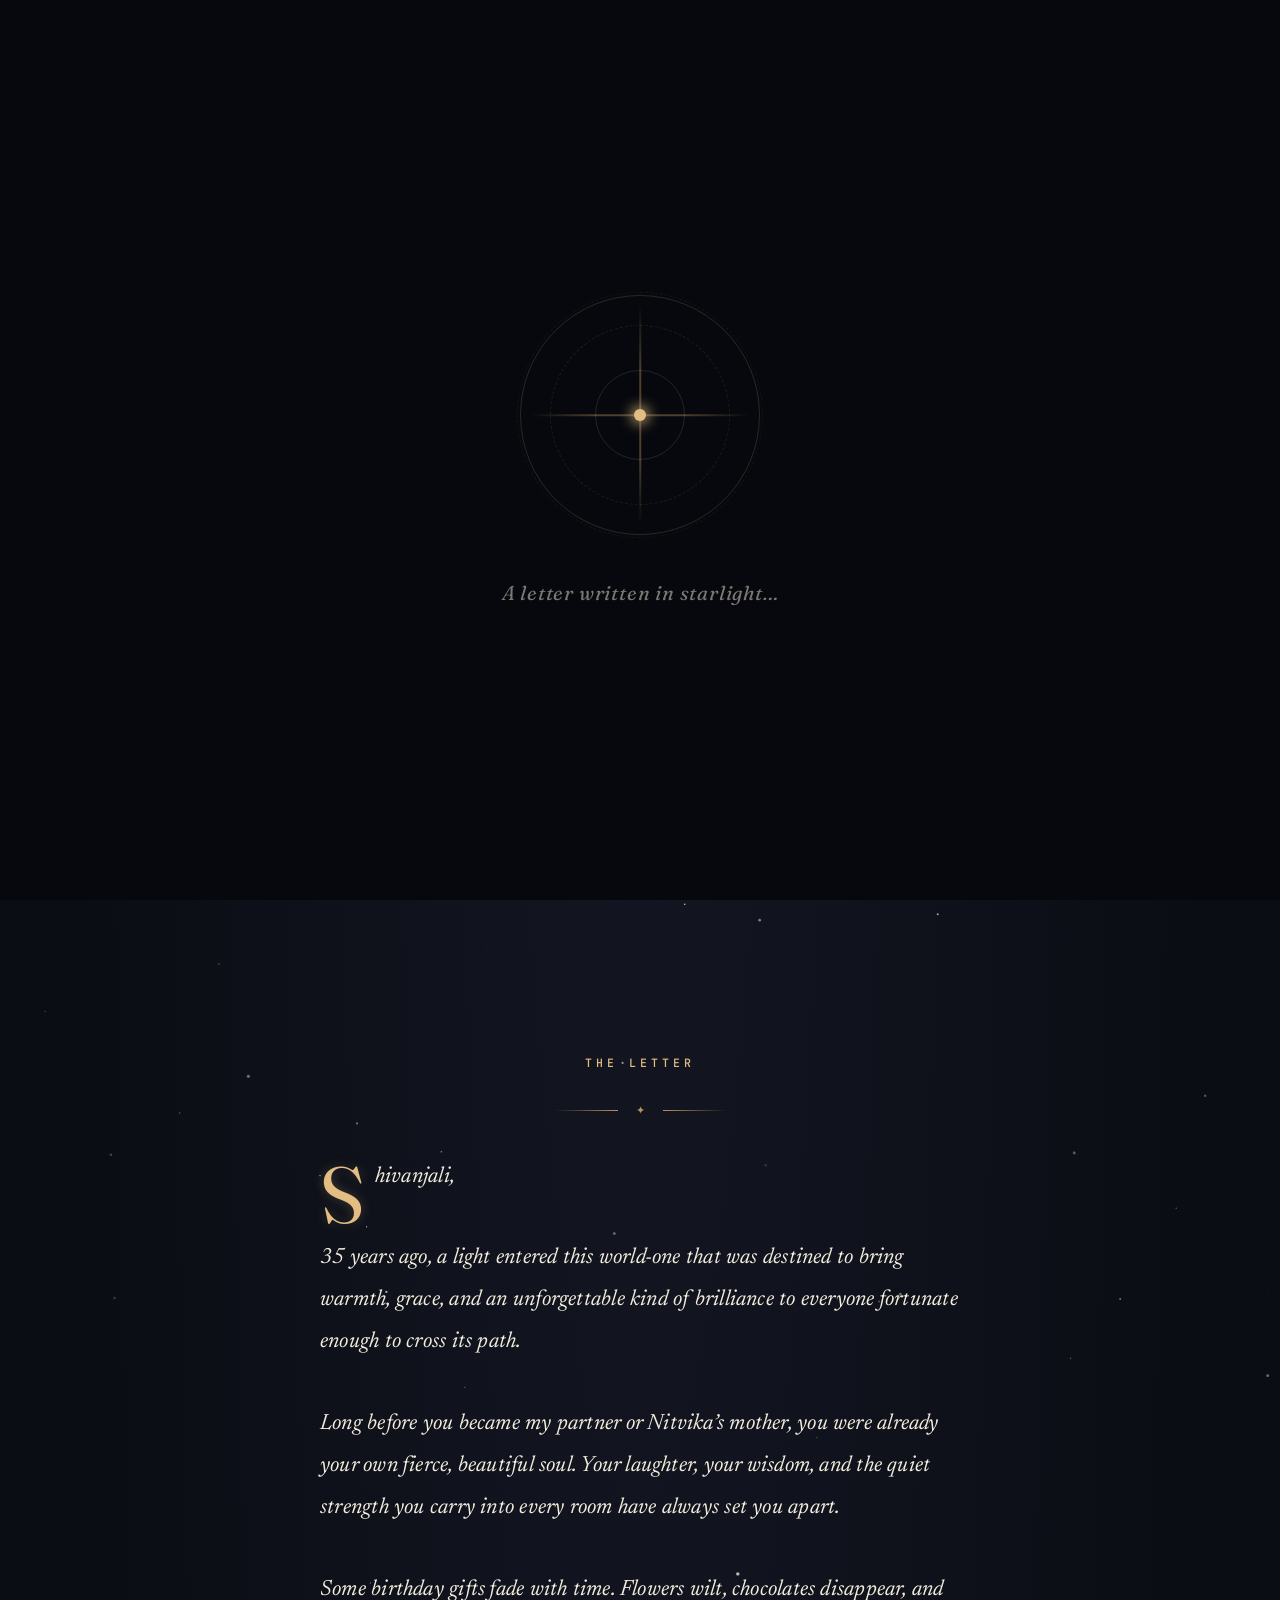
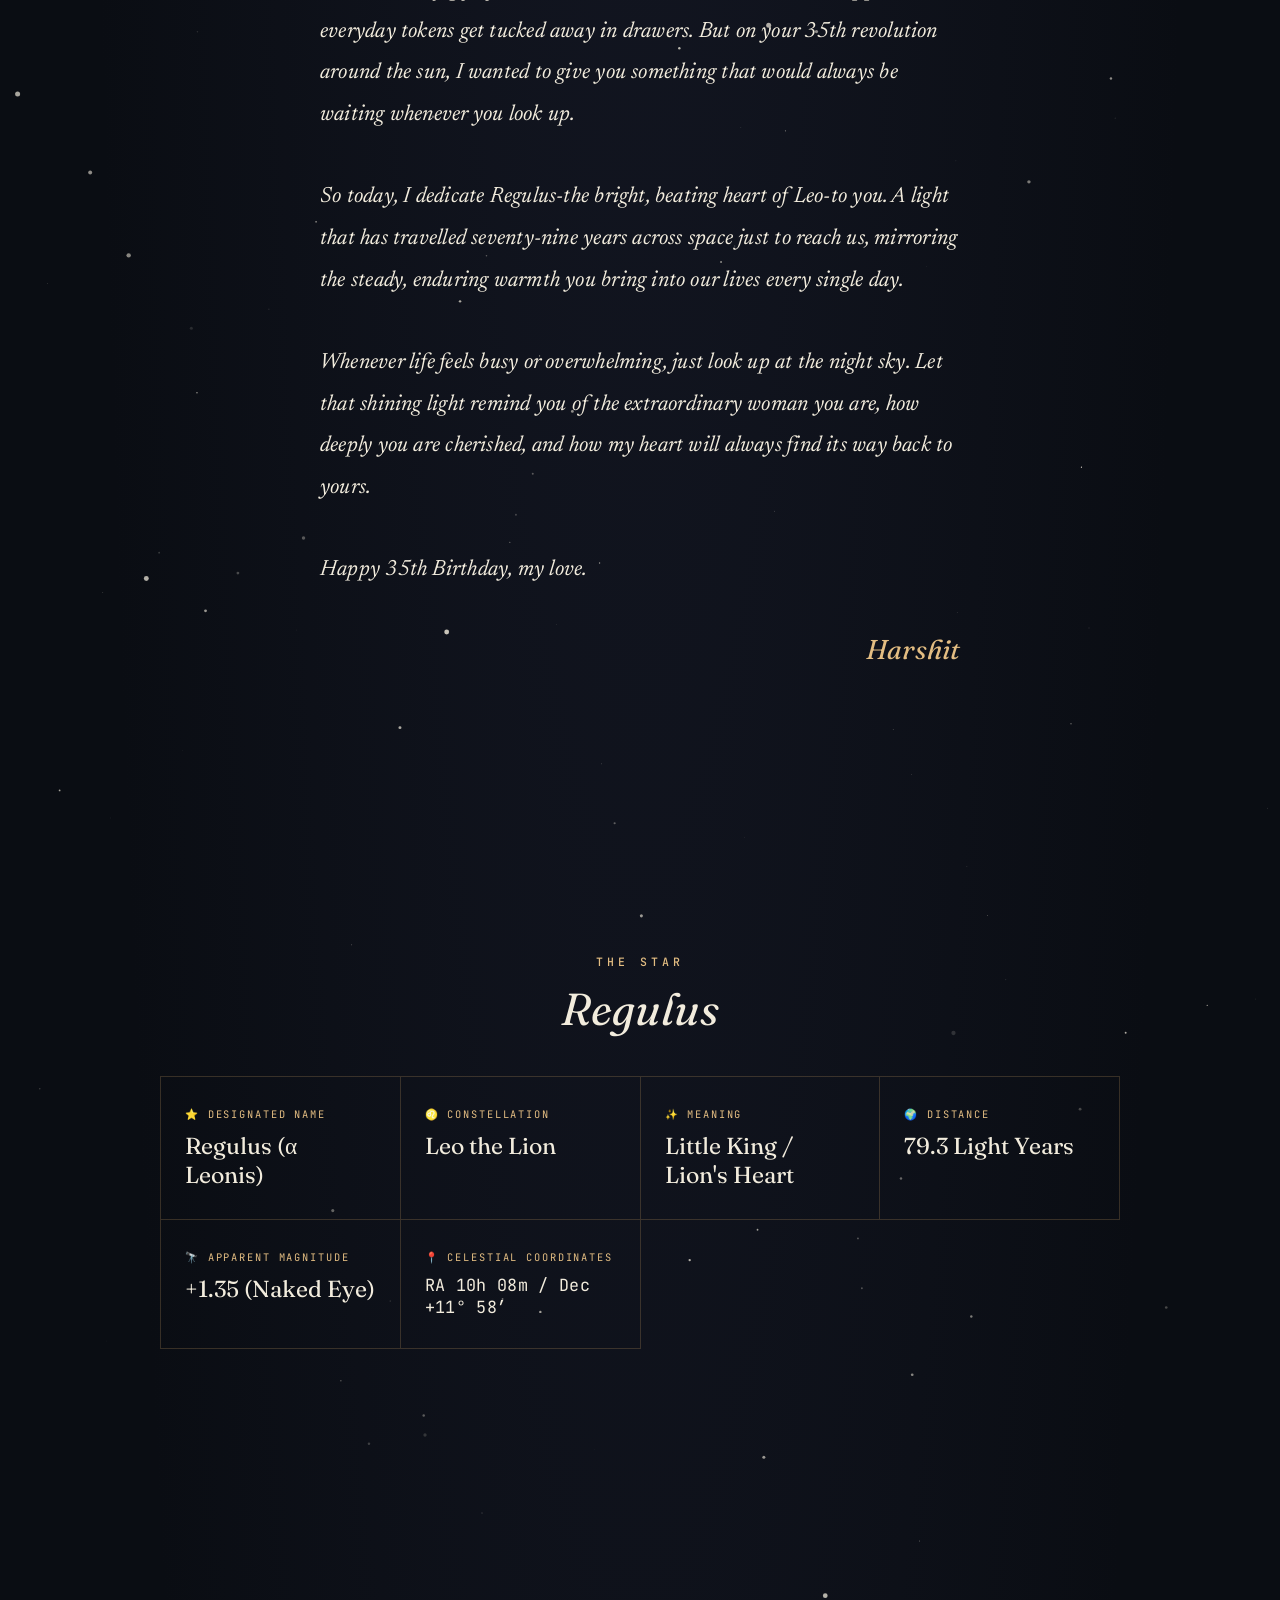
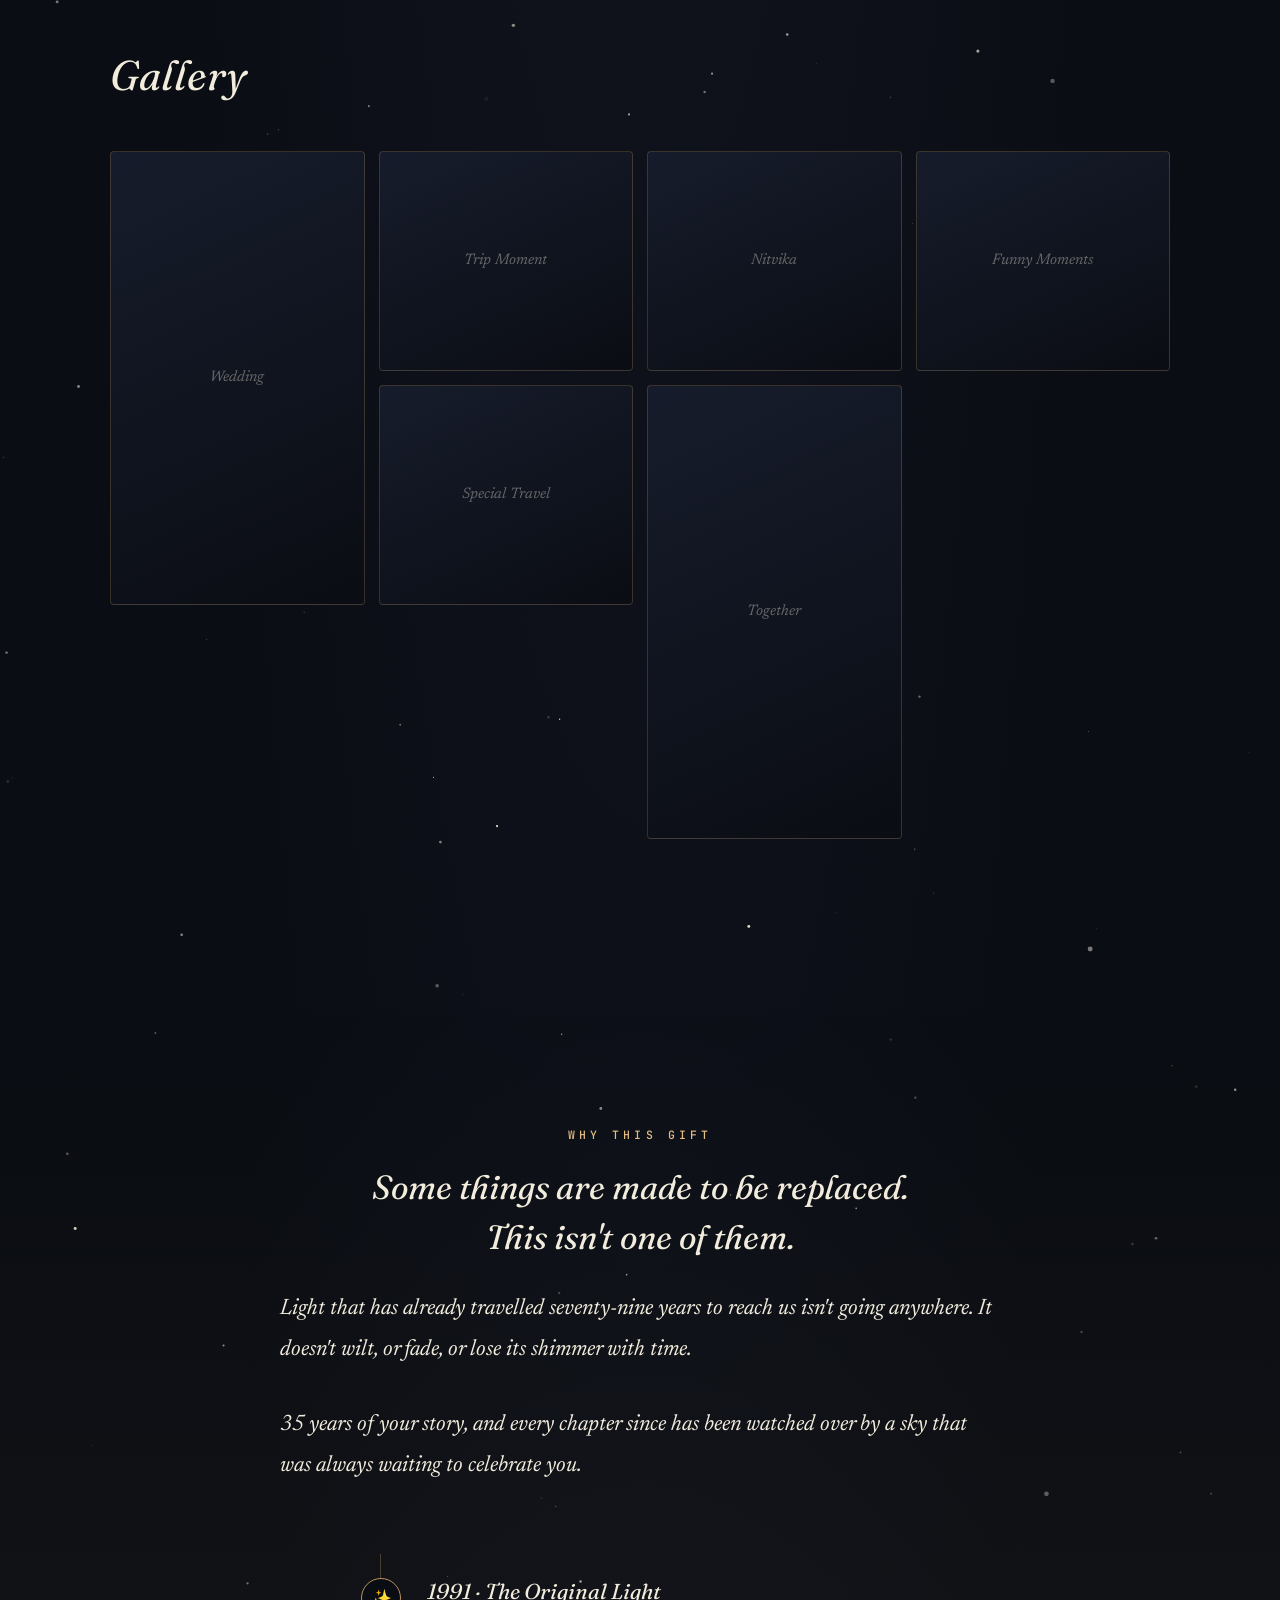
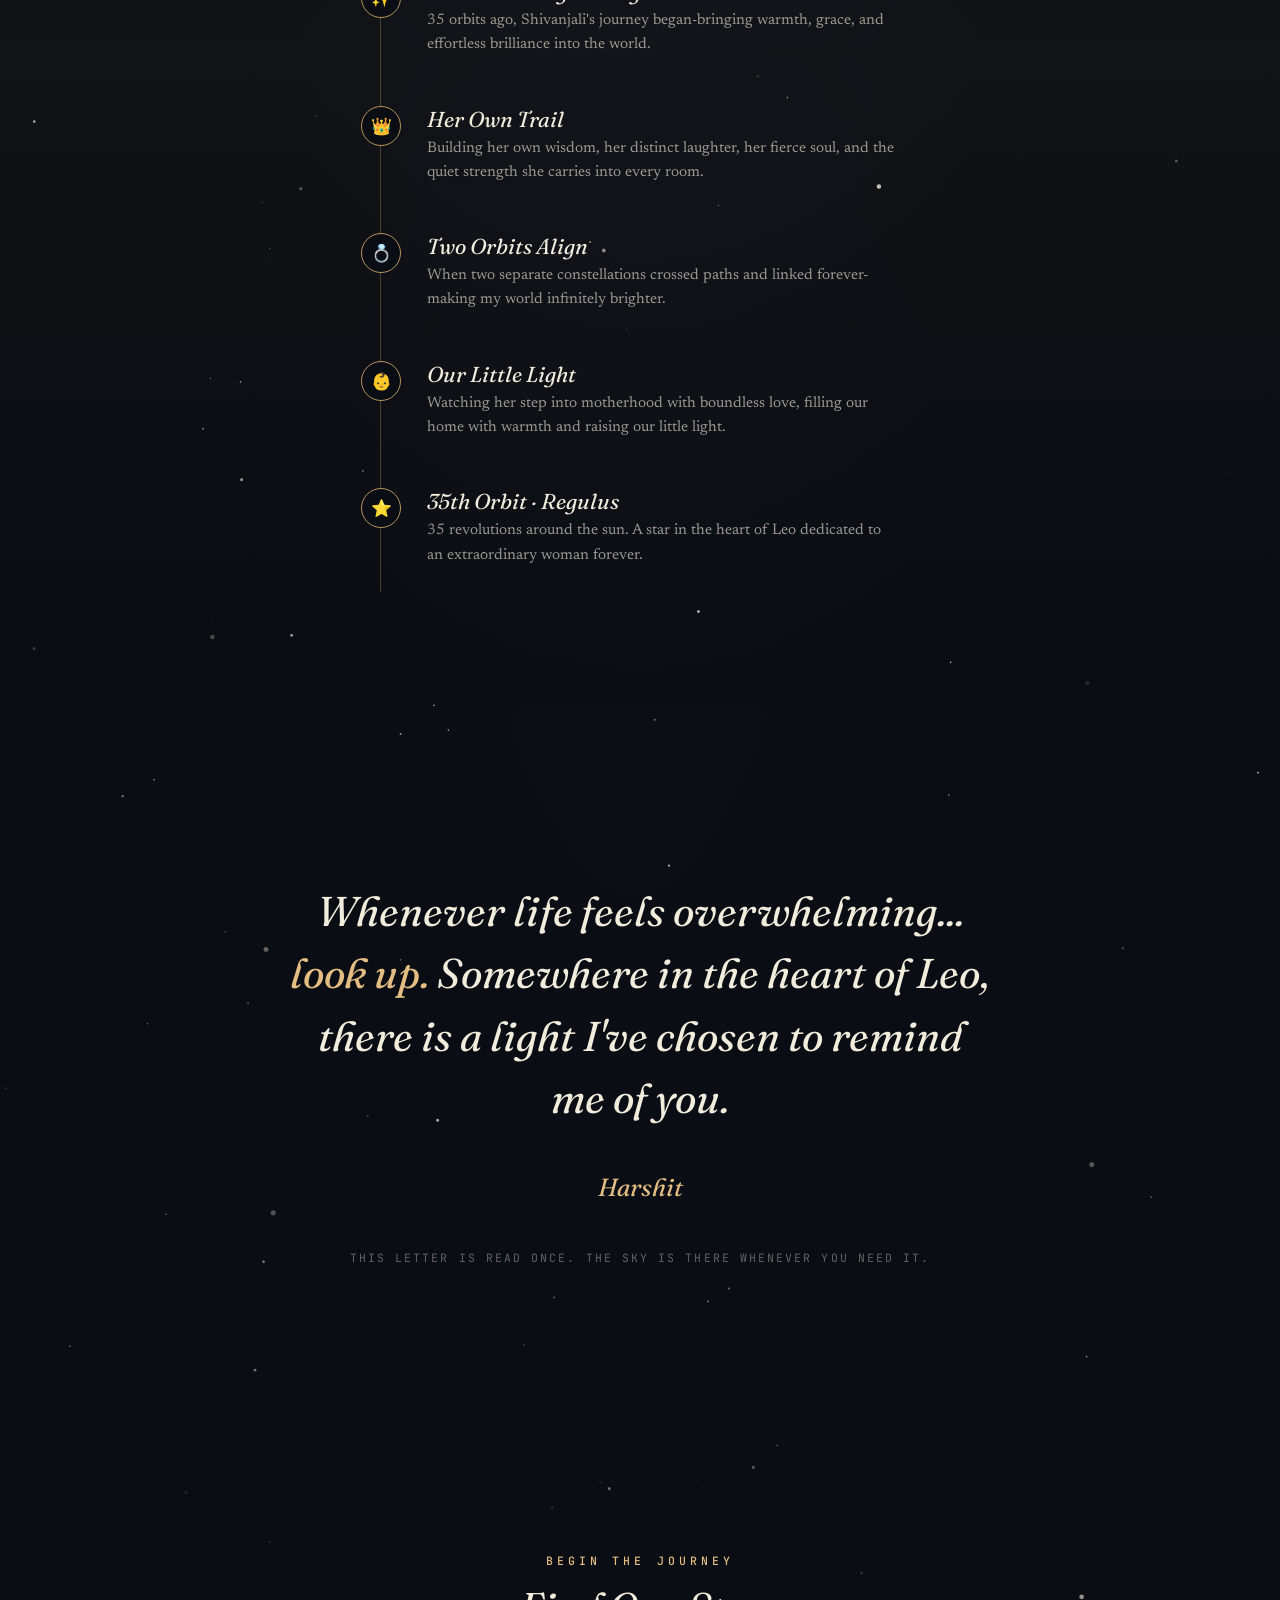
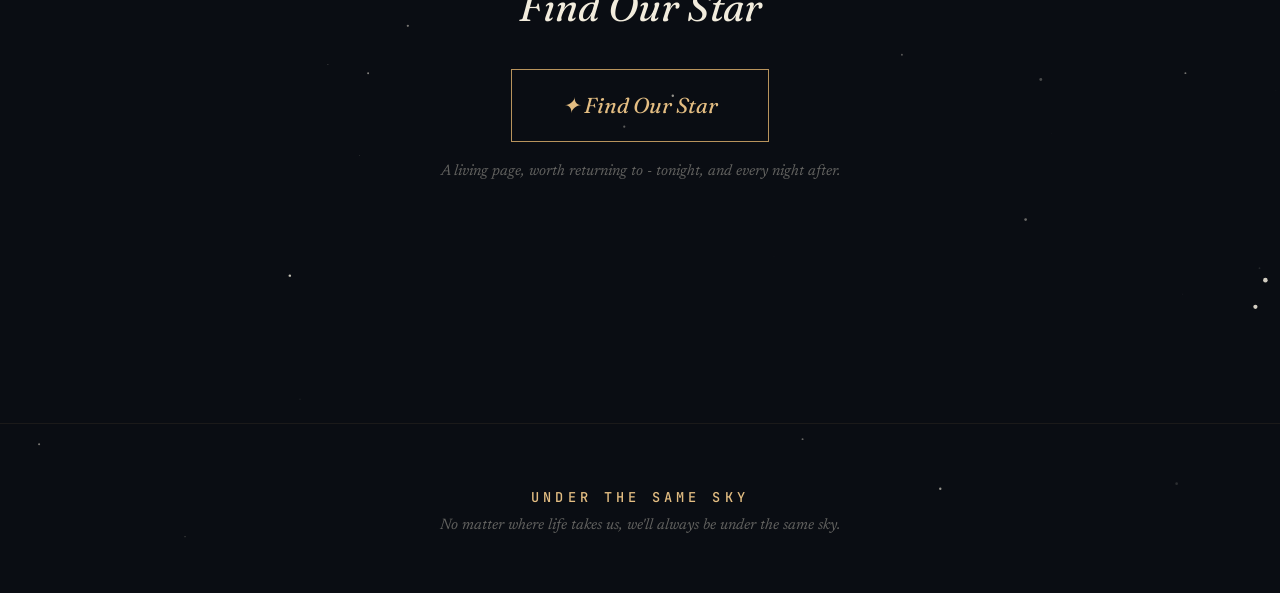
==== commit e56c47f7: "Favicon update Added favicon on both the pages and updated title" ====
--- a/index.html
+++ b/index.html
@@ -6,7 +6,11 @@
     <meta name="viewport" content="width=device-width, initial-scale=1.0" />
     <meta name="theme-color" content="#0a0d13" />
     <meta name="description" content="A star, dedicated to Shivanjali. A letter written in starlight." />
-    <title>Under the Same Sky - For Shivanjali</title>
+    <title>Under the Same Sky | Shivanjali</title>
+
+    <!-- Favicon Assets -->
+    <link rel="icon" type="image/svg+xml"
+        href="data:image/svg+xml,<svg xmlns='http://www.w3.org/2000/svg' viewBox='0 0 100 100'><text y='.9em' font-size='90'>✦</text></svg>">
 
     <link rel="preconnect" href="https://fonts.googleapis.com">
     <link rel="preconnect" href="https://fonts.gstatic.com" crossorigin>
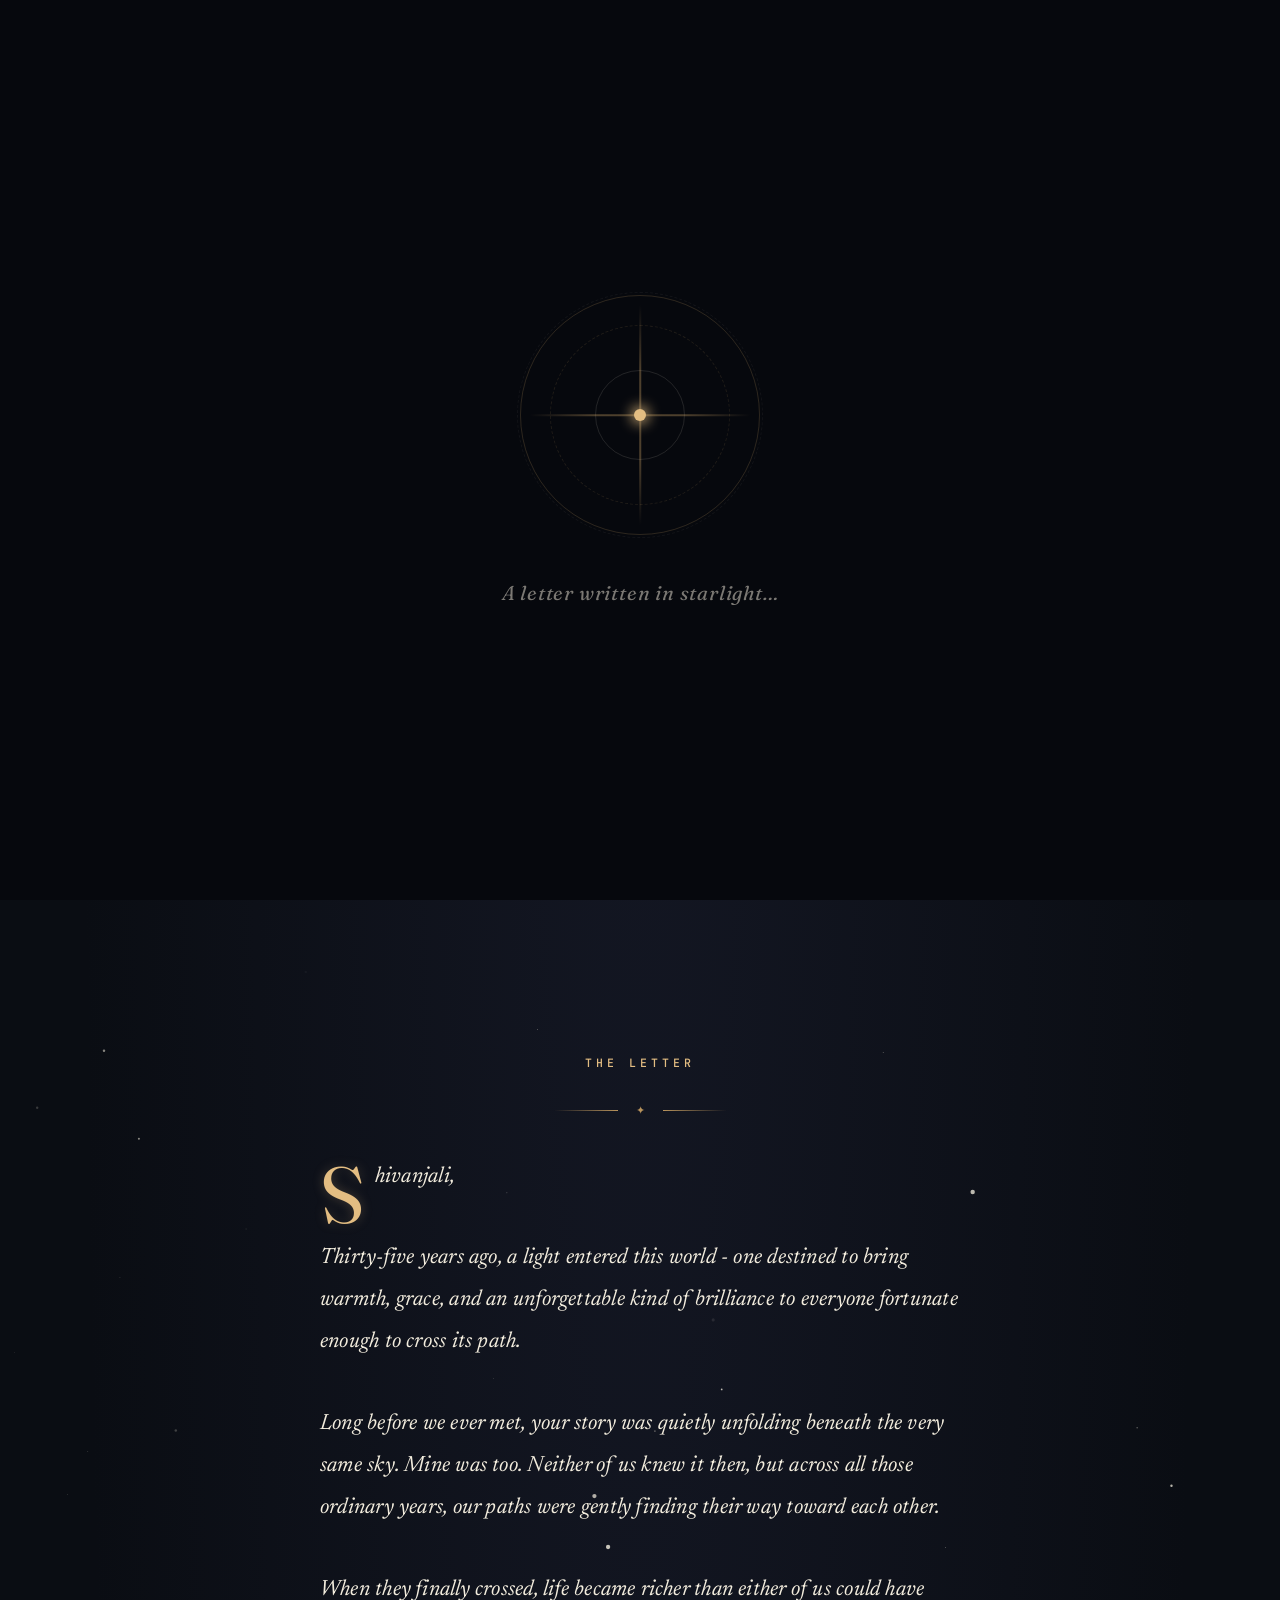
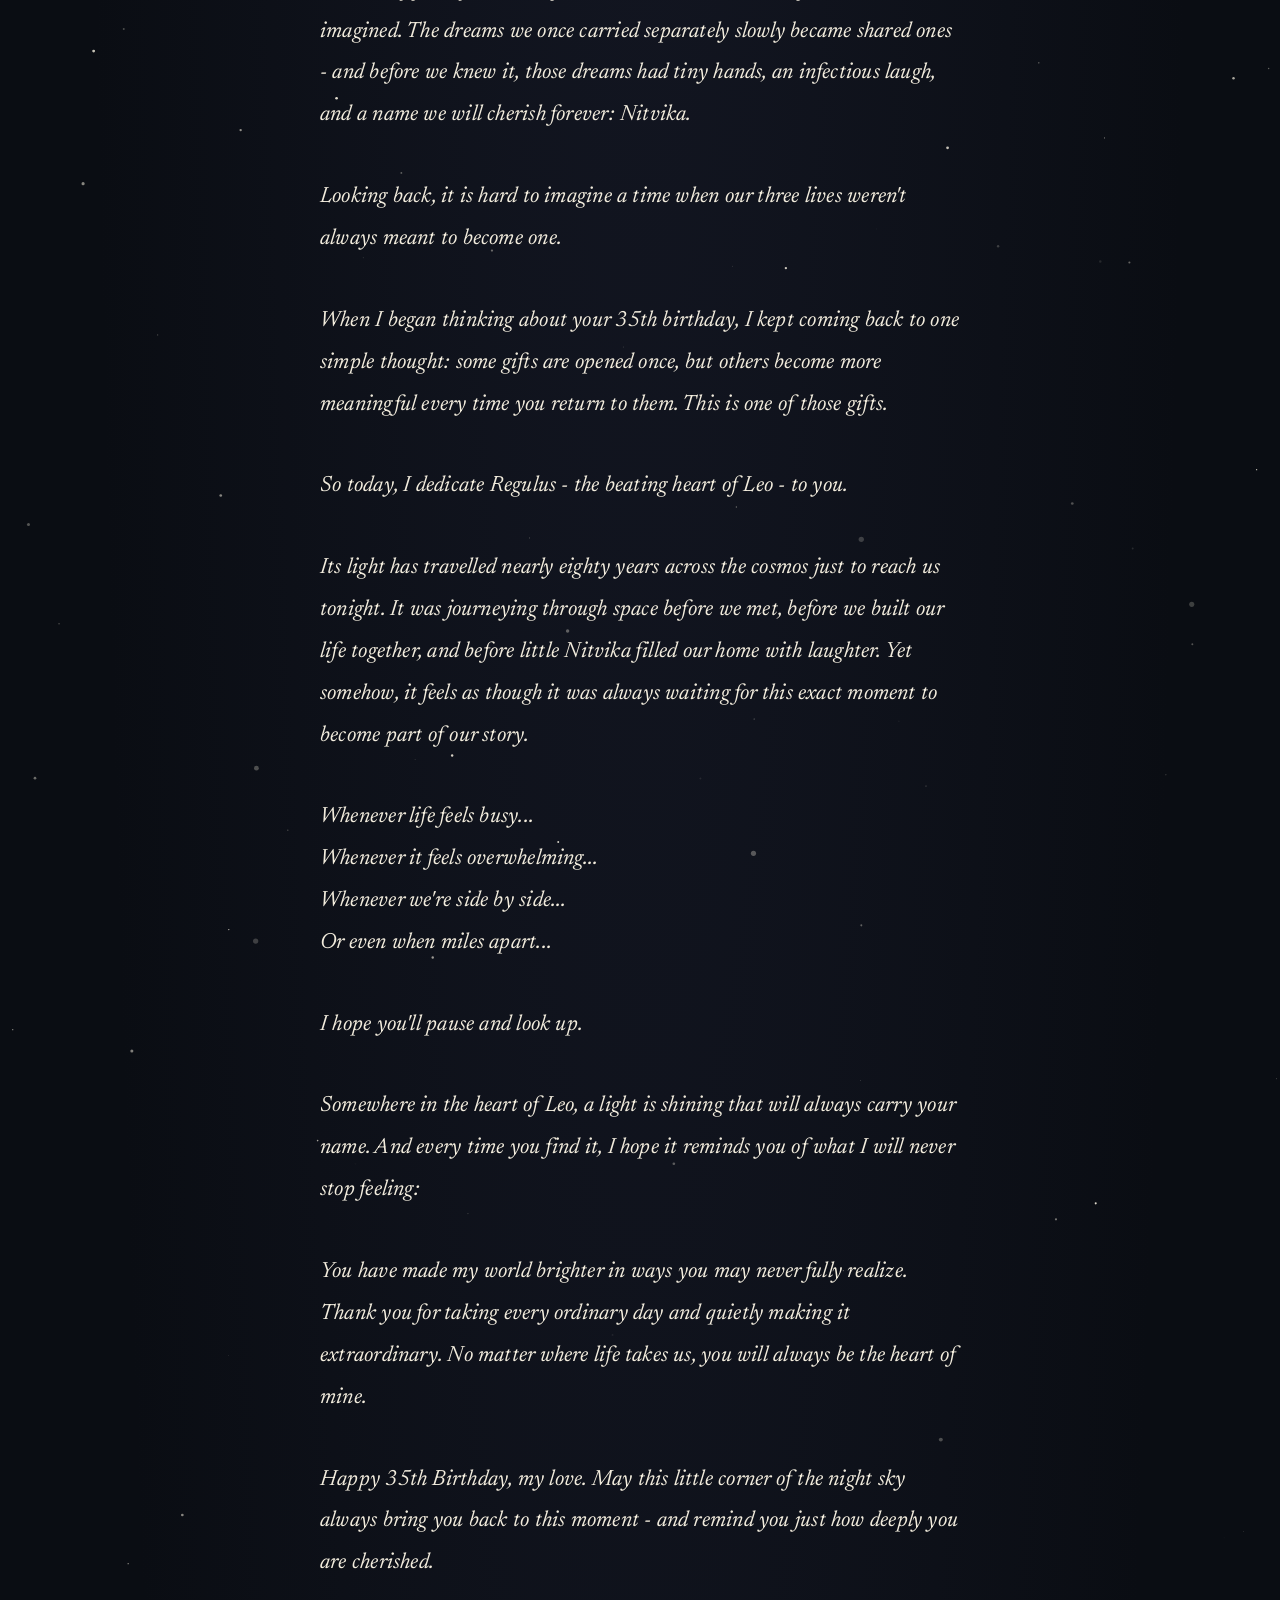
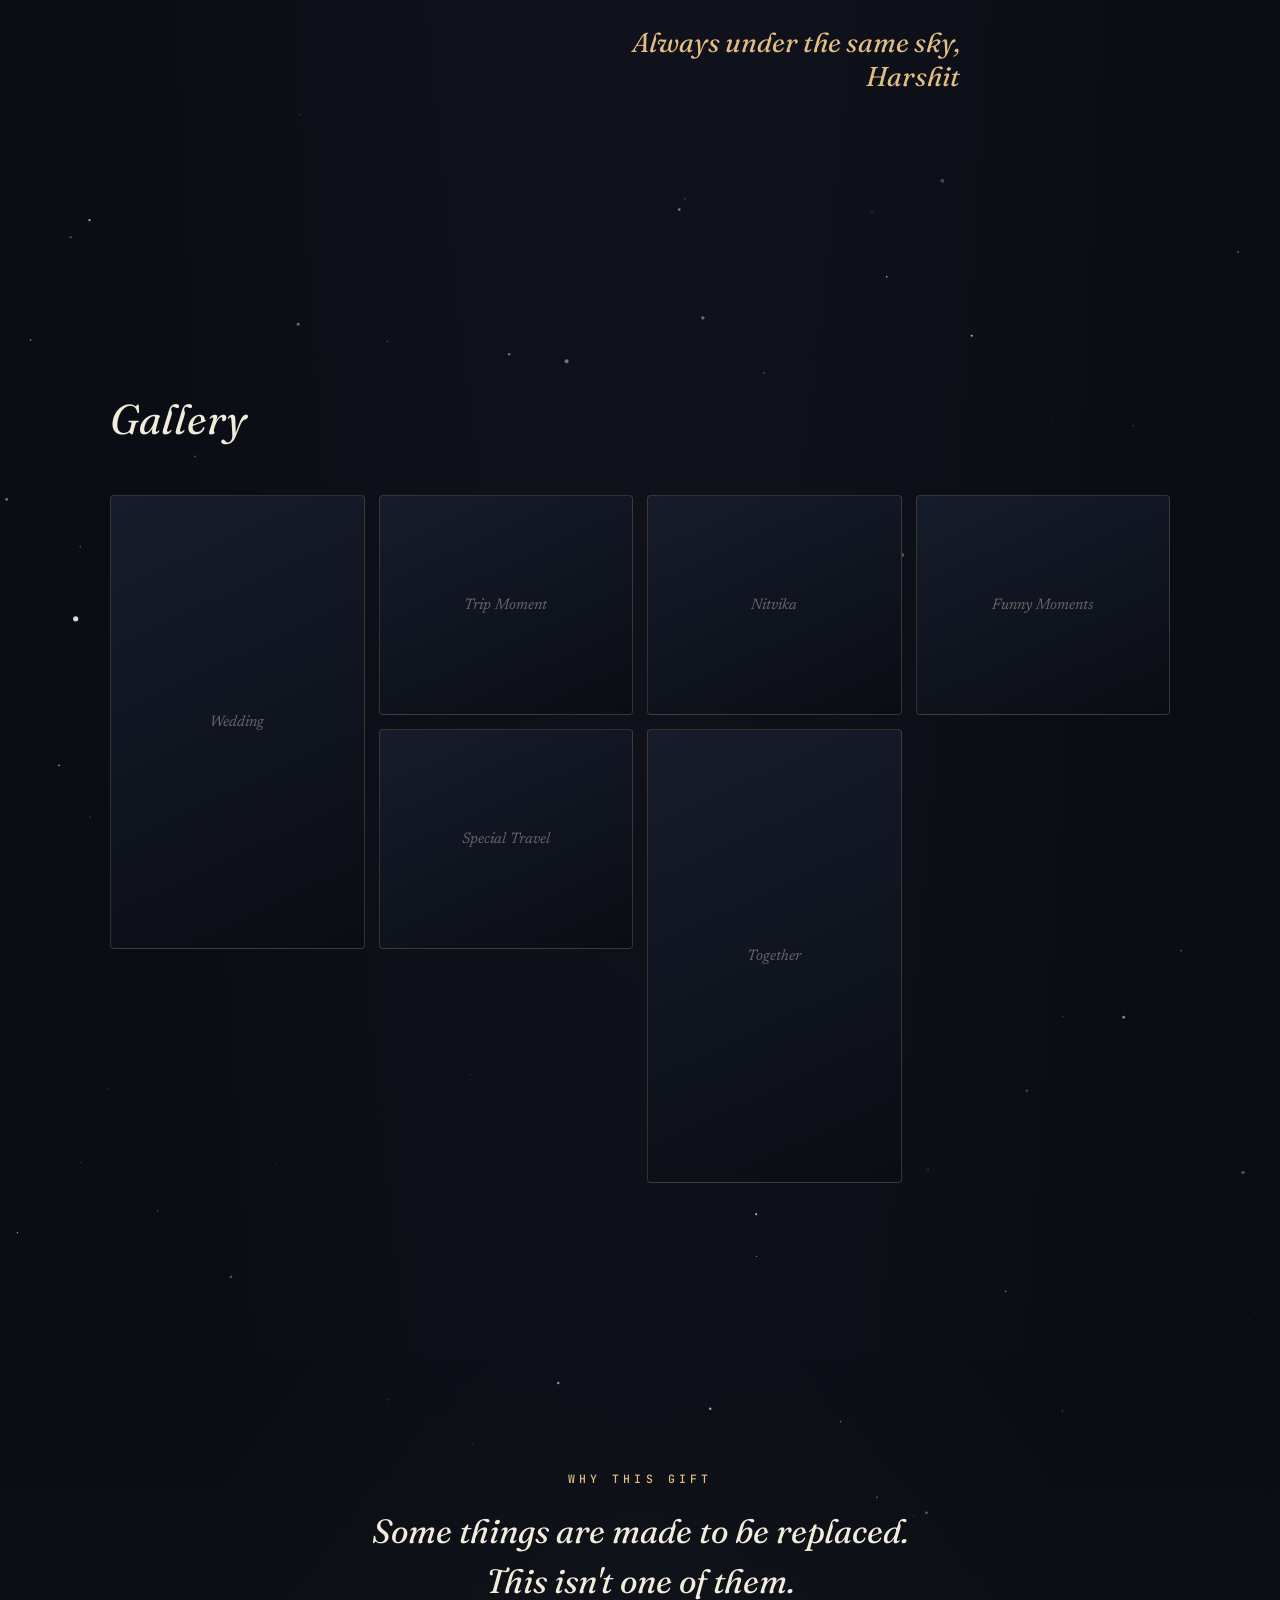
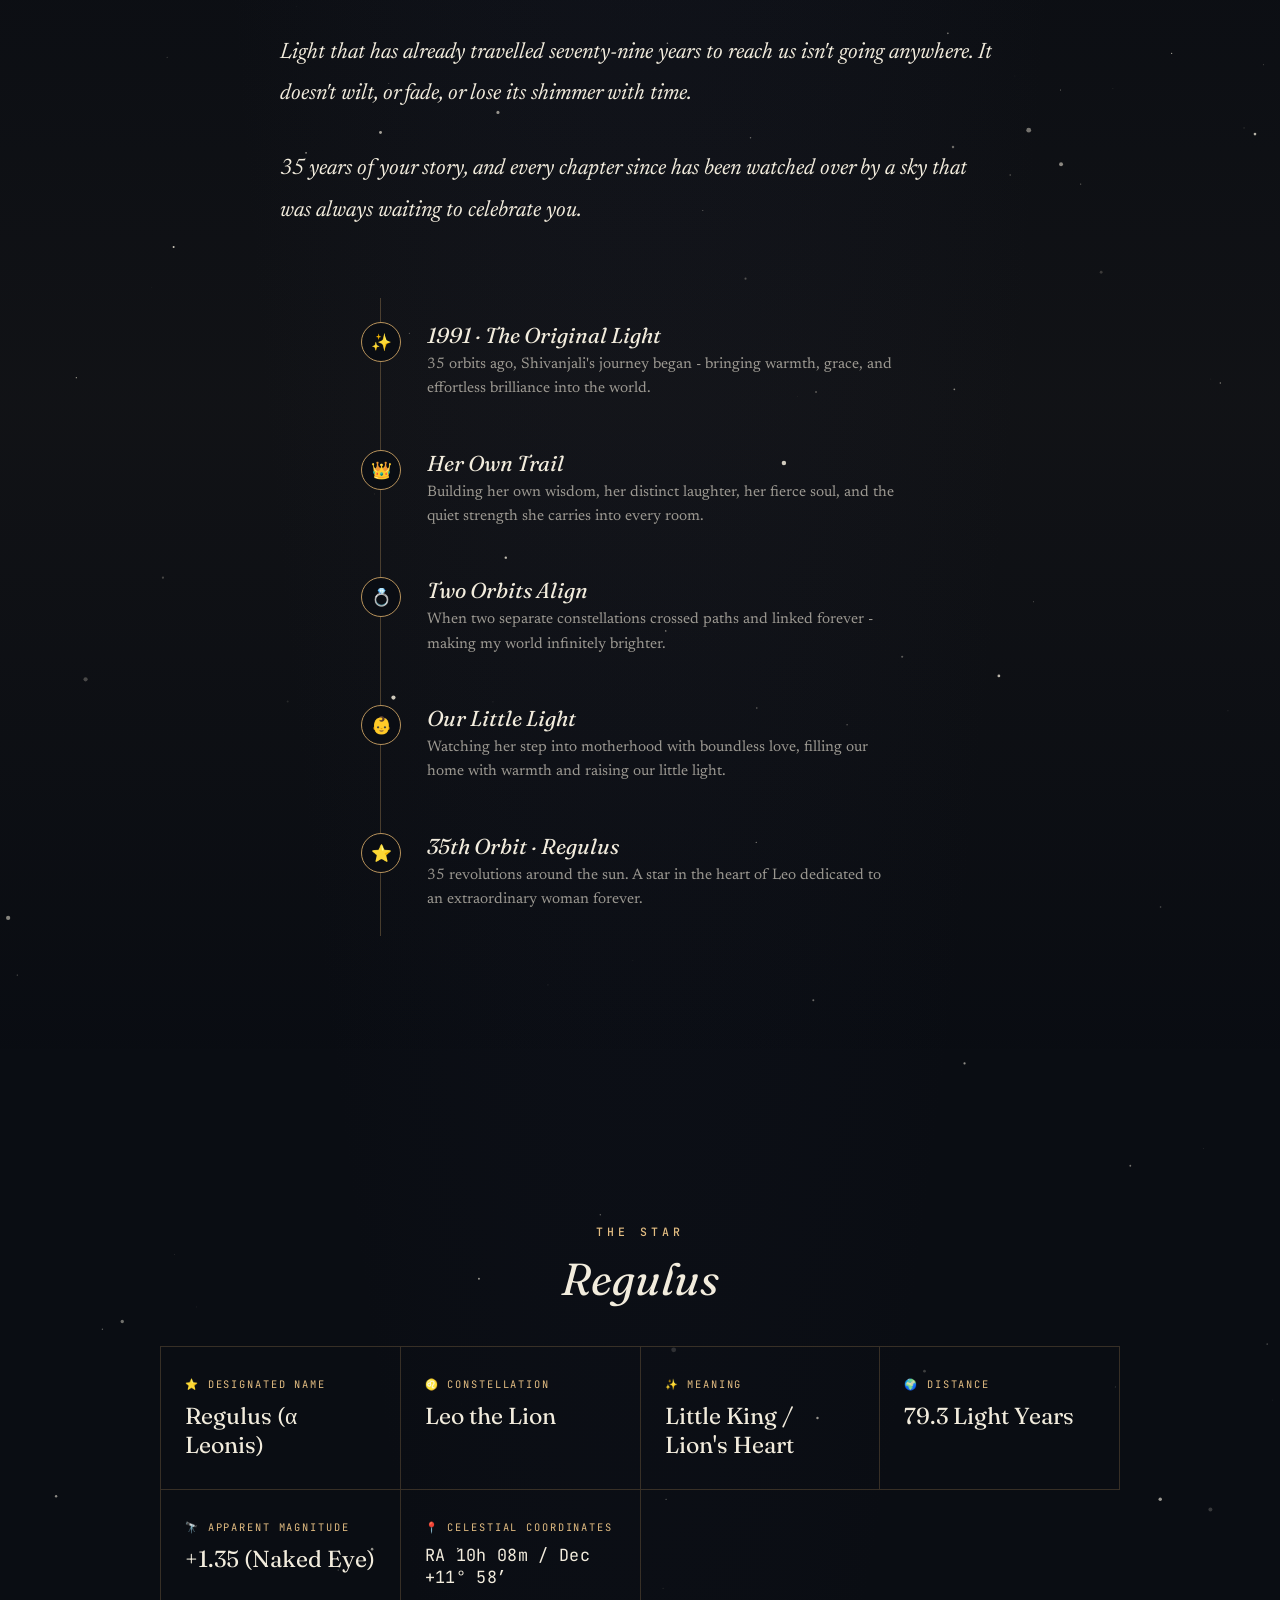
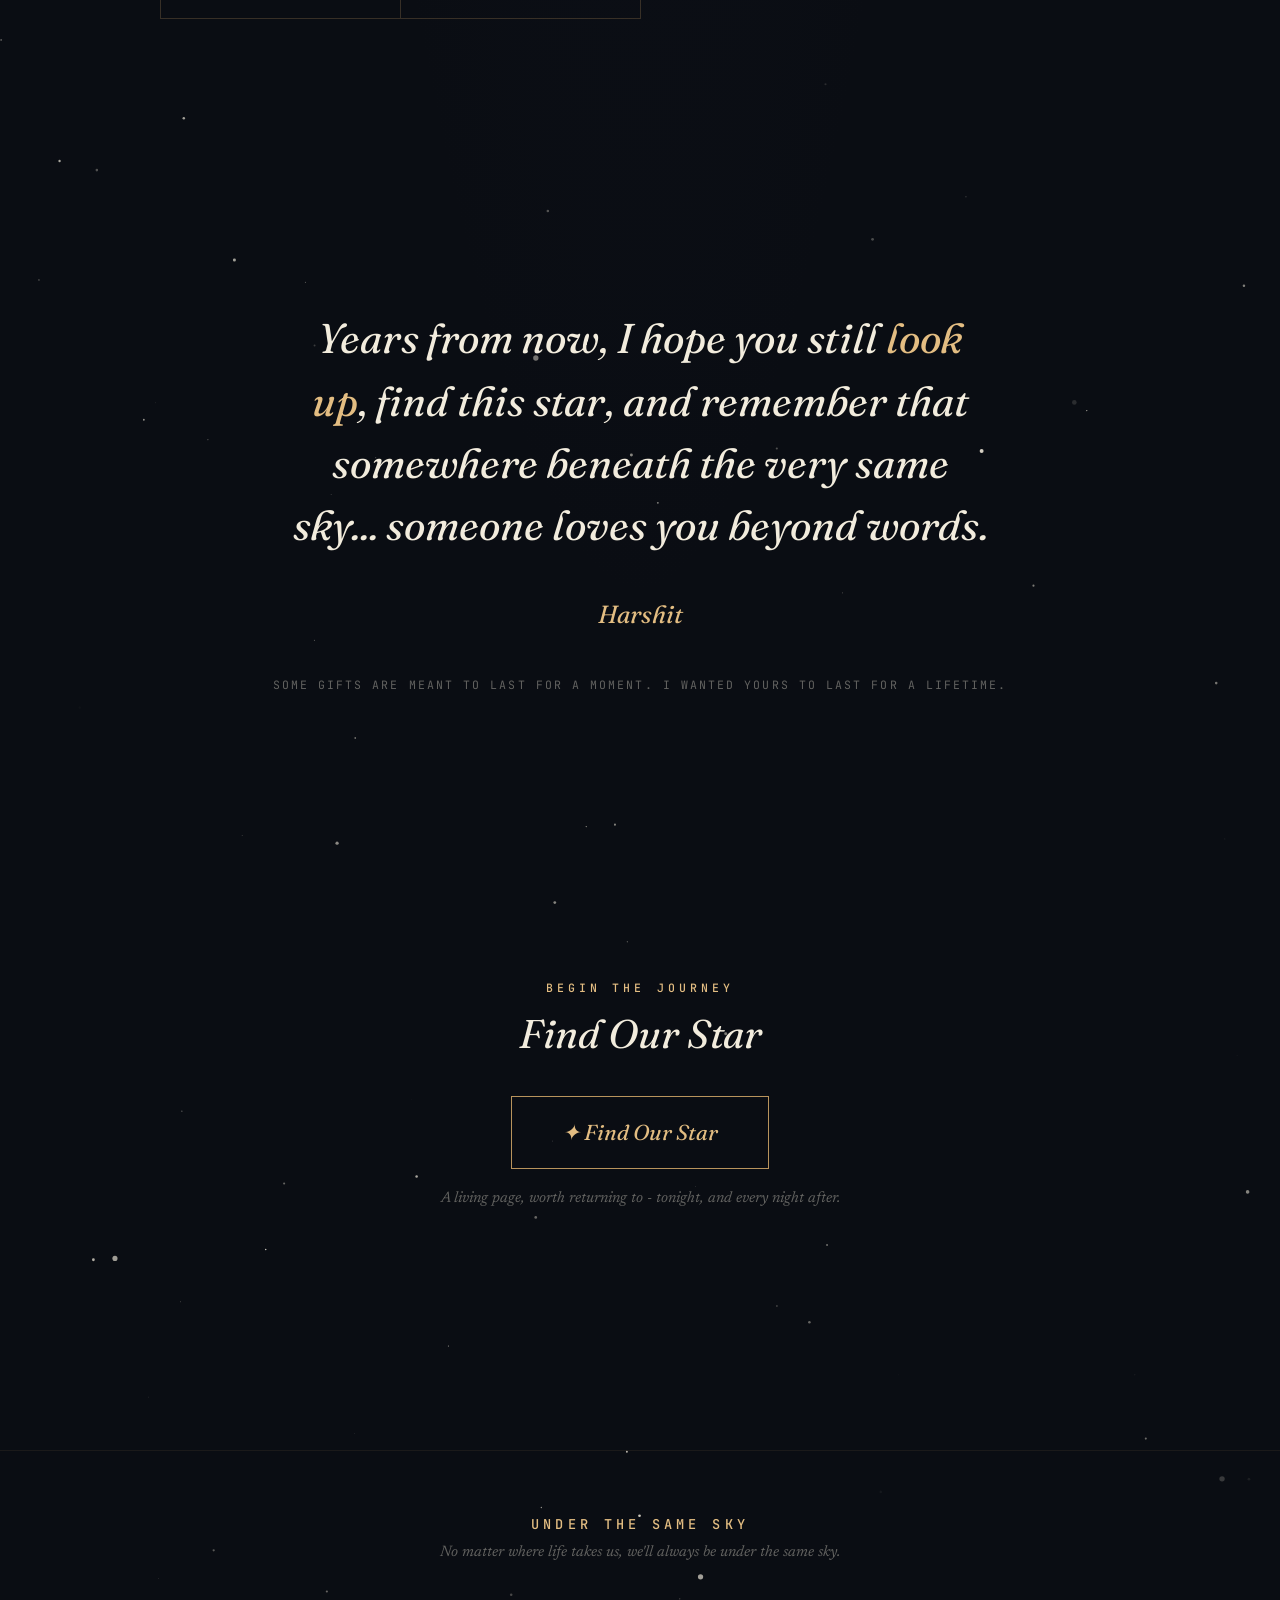
==== commit d327e74b: "Finalized letter content polished letter prose and structure for Shivanjali's 35th birthday" ====
--- a/index.html
+++ b/index.html
@@ -378,12 +378,12 @@
                         }
                         else if (block.type === 'quote') {
                             const q = document.createElement('p'); q.className = 'finale-quote reveal';
-                            q.innerHTML = props.text.replace('look up.', '<span class="grace">look up.</span>');
+                            q.innerHTML = props.text.replace('look up', '<span class="grace">look up</span>');
                             inner.appendChild(q);
                         }
                         else if (block.type === 'signature' && page.slug === 'quote') {
                             const sign = document.createElement('div'); sign.className = 'finale-sign reveal d1'; sign.textContent = props.text.replace('- ', '');
-                            const bridge = document.createElement('p'); bridge.className = 'bridge-line reveal d2'; bridge.textContent = 'This letter is read once. The sky is there whenever you need it.';
+                            const bridge = document.createElement('p'); bridge.className = 'bridge-line reveal d2'; bridge.textContent = 'Some gifts are meant to last for a moment. I wanted yours to last for a lifetime.';
                             inner.appendChild(sign);
                             inner.appendChild(bridge);
                         }
--- a/src/css/style.css
+++ b/src/css/style.css
@@ -537,6 +537,7 @@
 .letter-body p {
   margin-bottom: 1.8em;
   letter-spacing: 0.01em;
+  white-space: pre-line;
 }
 .letter-body p:first-child::first-letter {
   font-family: var(--serif-display);
@@ -555,6 +556,7 @@
   font-style: italic;
   font-size: clamp(1.35rem, 2.8vw, 1.7rem);
   color: var(--brass-bright);
+  white-space: pre-line;
 }
 
 /* --- WHY THIS GIFT / DESCRIPTION SECTION --- */
@@ -1154,3 +1156,128 @@
     opacity: 1;
   }
 }
+
+/* --- TONIGHT CHAPTER STAGE ENGINE --- */
+body.tonight-view {
+  overflow: hidden; /* Lock scroll during chapter presentation */
+}
+
+.chapter-stage {
+  position: fixed;
+  inset: 0;
+  display: flex;
+  flex-direction: column;
+  align-items: center;
+  justify-content: center;
+  text-align: center;
+  padding: 30px;
+  z-index: 10;
+  opacity: 0;
+  pointer-events: none;
+  transition: opacity 1.2s ease, transform 1.2s ease;
+  transform: translateY(15px);
+}
+
+.chapter-stage.active {
+  opacity: 1;
+  pointer-events: auto;
+  transform: translateY(0);
+}
+
+.ch-title {
+  font-family: var(--serif-display);
+  font-style: italic;
+  font-size: clamp(2.4rem, 6vw, 4rem);
+  color: var(--parchment);
+  margin-bottom: 12px;
+}
+
+.ch-sub {
+  font-family: var(--serif-body);
+  font-style: italic;
+  font-size: clamp(1.2rem, 2.5vw, 1.5rem);
+  color: var(--parchment-dim);
+  line-height: 1.8;
+  max-width: 580px;
+  margin: 0 auto 30px;
+}
+
+.ch-sub p {
+  margin-bottom: 0.8em;
+}
+
+.journey-btn {
+  display: inline-flex;
+  align-items: center;
+  justify-content: center;
+  margin-top: 20px;
+  padding: 16px 42px;
+  border: 1px solid var(--brass);
+  color: var(--brass-bright);
+  background: rgba(10, 13, 19, 0.6);
+  font-family: var(--serif-display);
+  font-style: italic;
+  font-size: 1.25rem;
+  cursor: pointer;
+  transition: all 0.4s ease;
+  border-radius: 2px;
+  text-decoration: none;
+}
+
+.journey-btn:hover {
+  background: var(--brass);
+  color: var(--ink);
+  box-shadow: 0 0 20px rgba(227, 189, 130, 0.4);
+}
+
+/* Leo Constellation Visualizer Canvas */
+.leo-canvas-wrap {
+  position: relative;
+  width: min(85vw, 500px);
+  height: min(45vw, 260px);
+  margin: 20px auto 30px;
+  opacity: 0.2;
+  transition: opacity 2s ease, filter 2s ease;
+  filter: drop-shadow(0 0 2px rgba(227, 189, 130, 0.2));
+}
+
+.leo-canvas-wrap.illuminated {
+  opacity: 1;
+  filter: drop-shadow(0 0 16px rgba(227, 189, 130, 0.6));
+}
+
+.reveal-name {
+  font-family: var(--serif-display);
+  font-style: italic;
+  font-size: clamp(3.5rem, 10vw, 6rem);
+  color: var(--brass-bright);
+  letter-spacing: 0.02em;
+  opacity: 0;
+  transform: scale(0.95);
+  transition: opacity 2.5s ease, transform 2.5s ease;
+  text-shadow: 0 0 25px rgba(227, 189, 130, 0.6);
+}
+
+.reveal-name.show {
+  opacity: 1;
+  transform: scale(1);
+}
+
+/* Nav back home pill */
+.home-pill {
+  position: fixed;
+  top: 26px;
+  left: 26px;
+  z-index: 100;
+  font-family: var(--mono);
+  font-size: 0.7rem;
+  letter-spacing: 0.18em;
+  text-transform: uppercase;
+  color: var(--parchment-faint);
+  text-decoration: none;
+  transition: color 0.3s ease;
+}
+
+.home-pill:hover {
+  color: var(--brass-bright);
+}
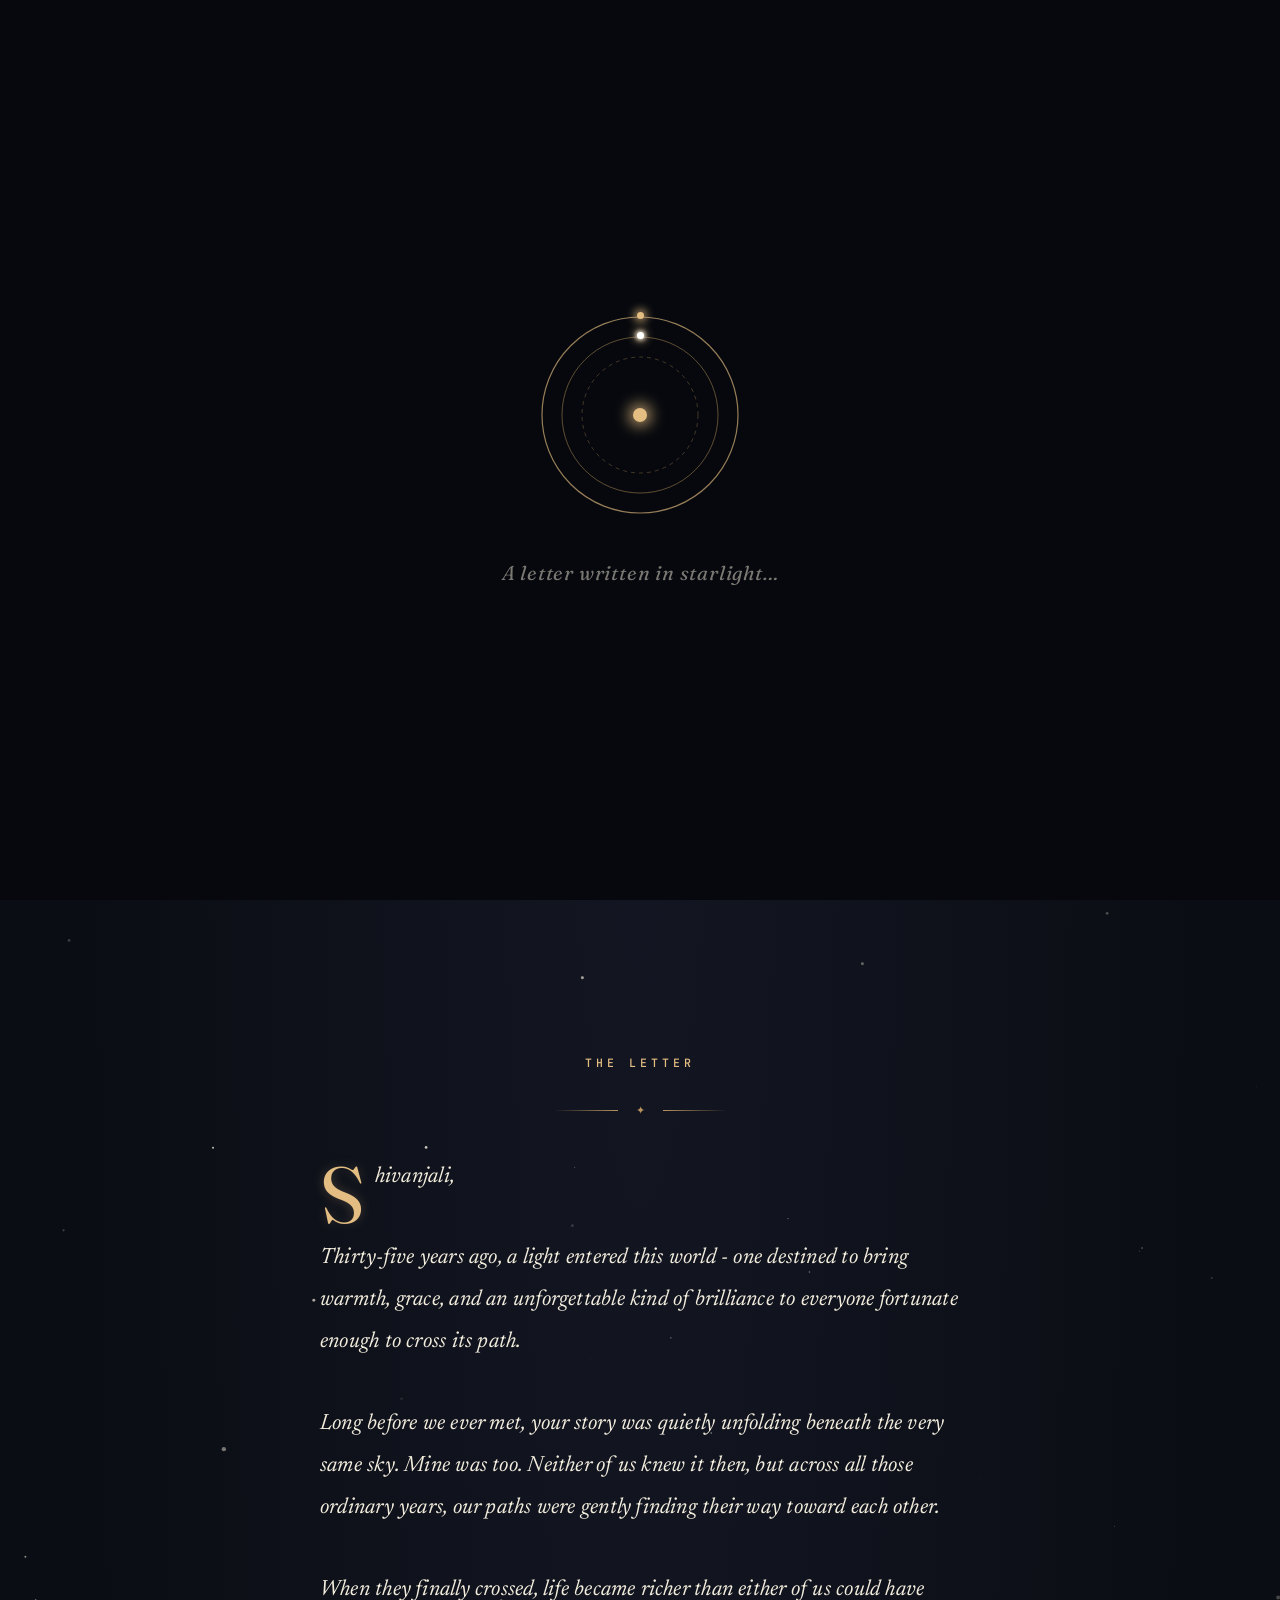
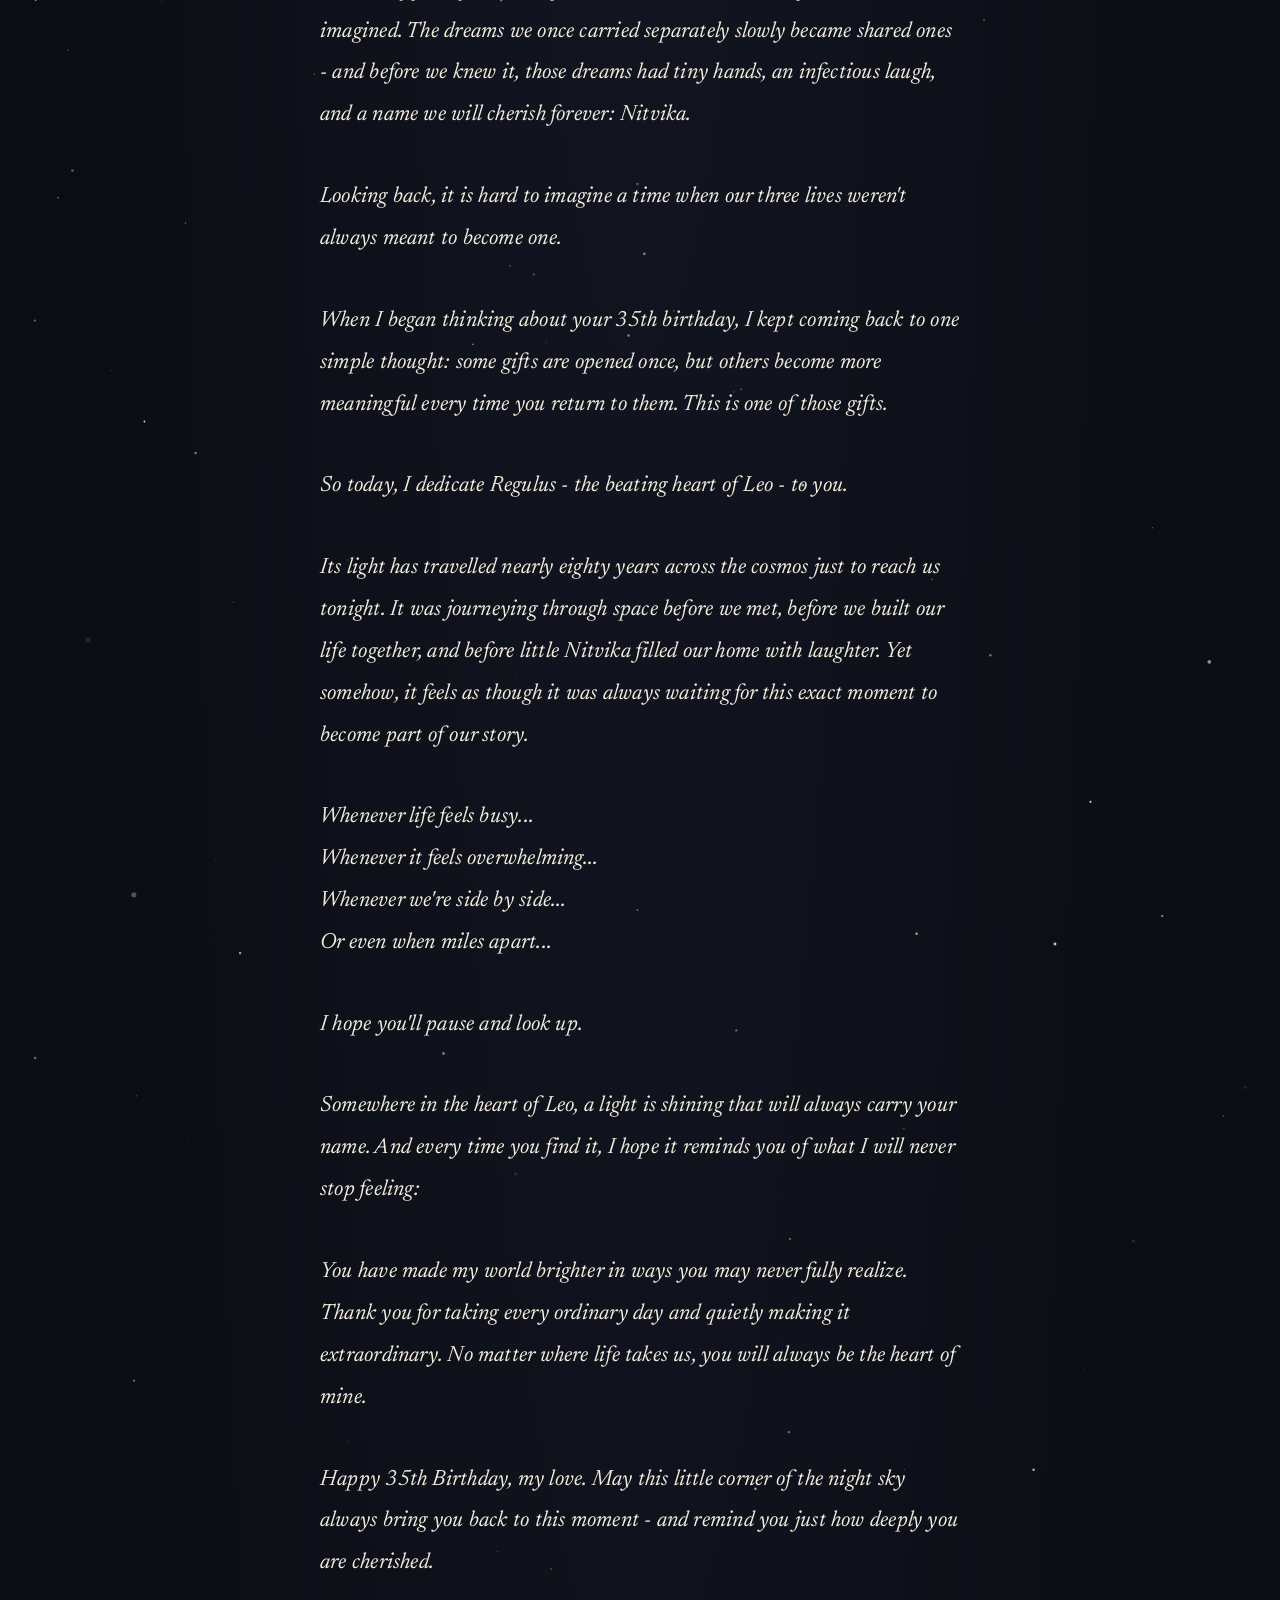
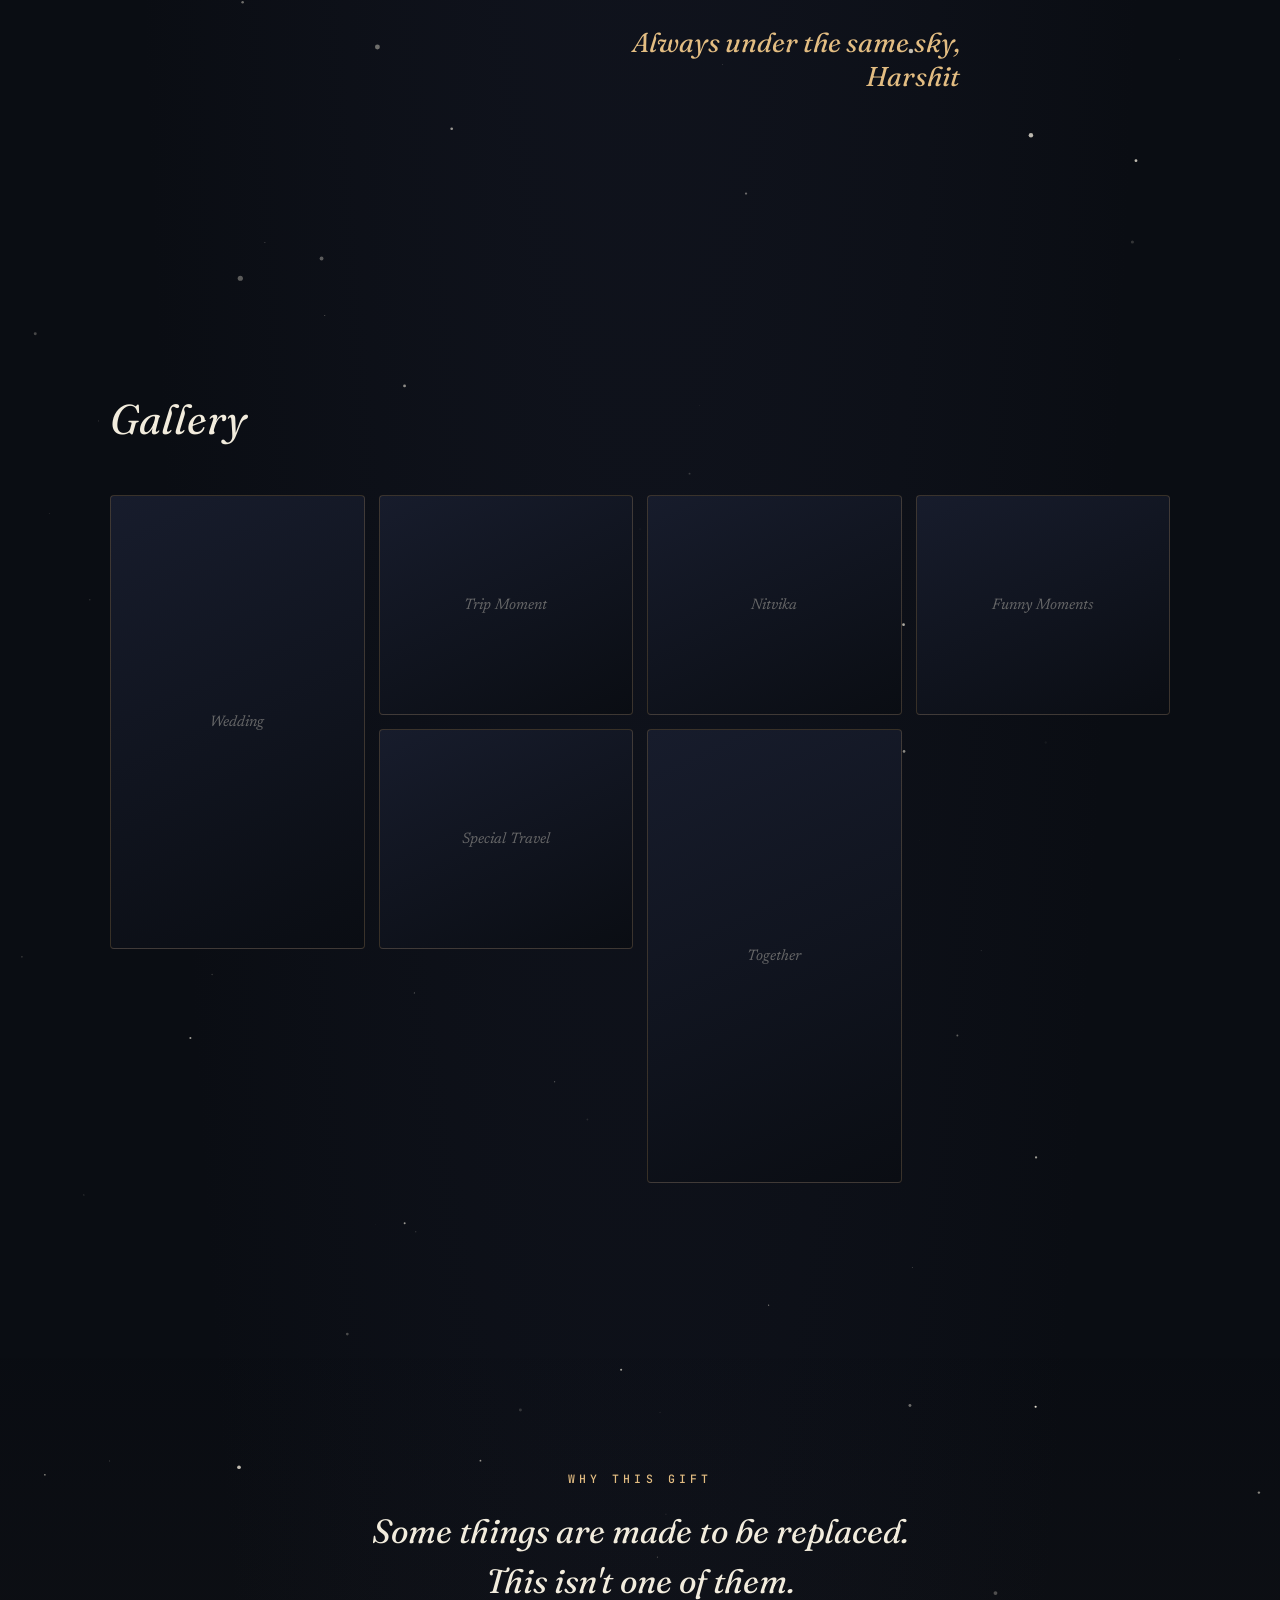
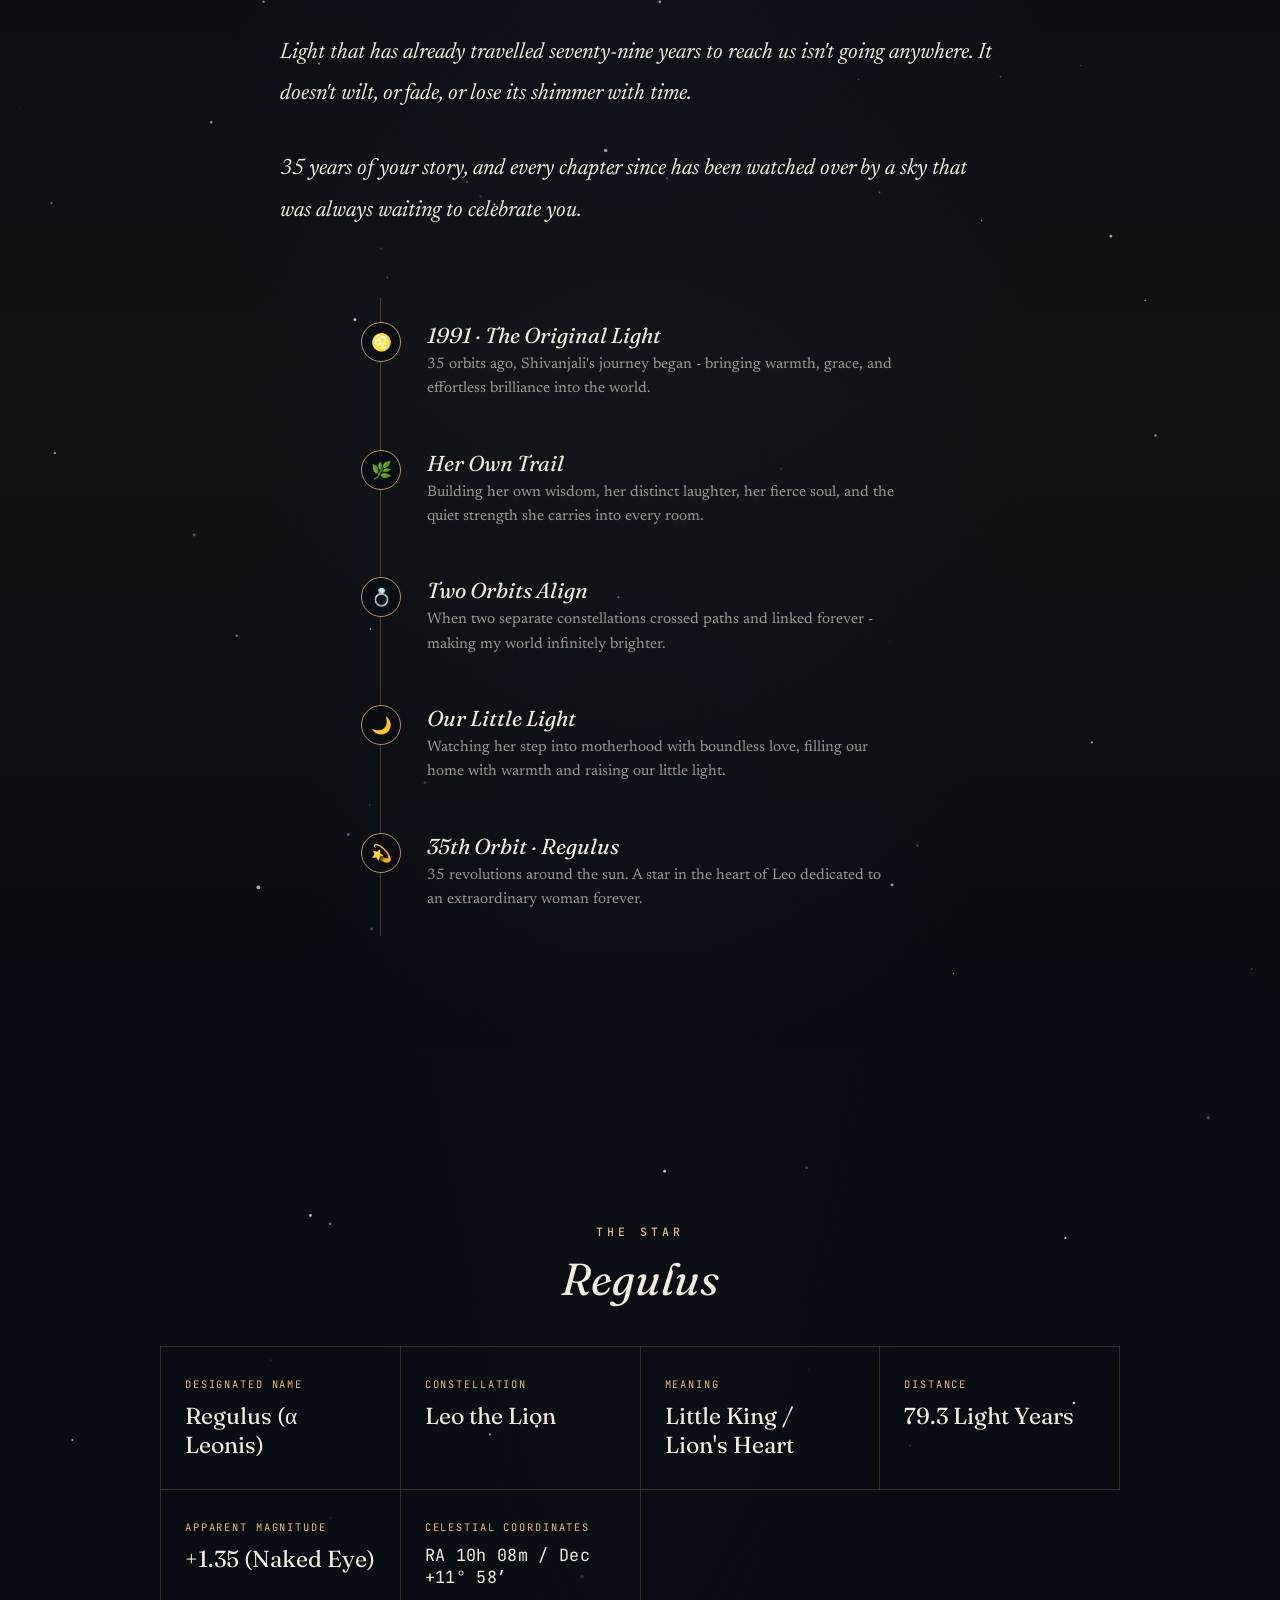
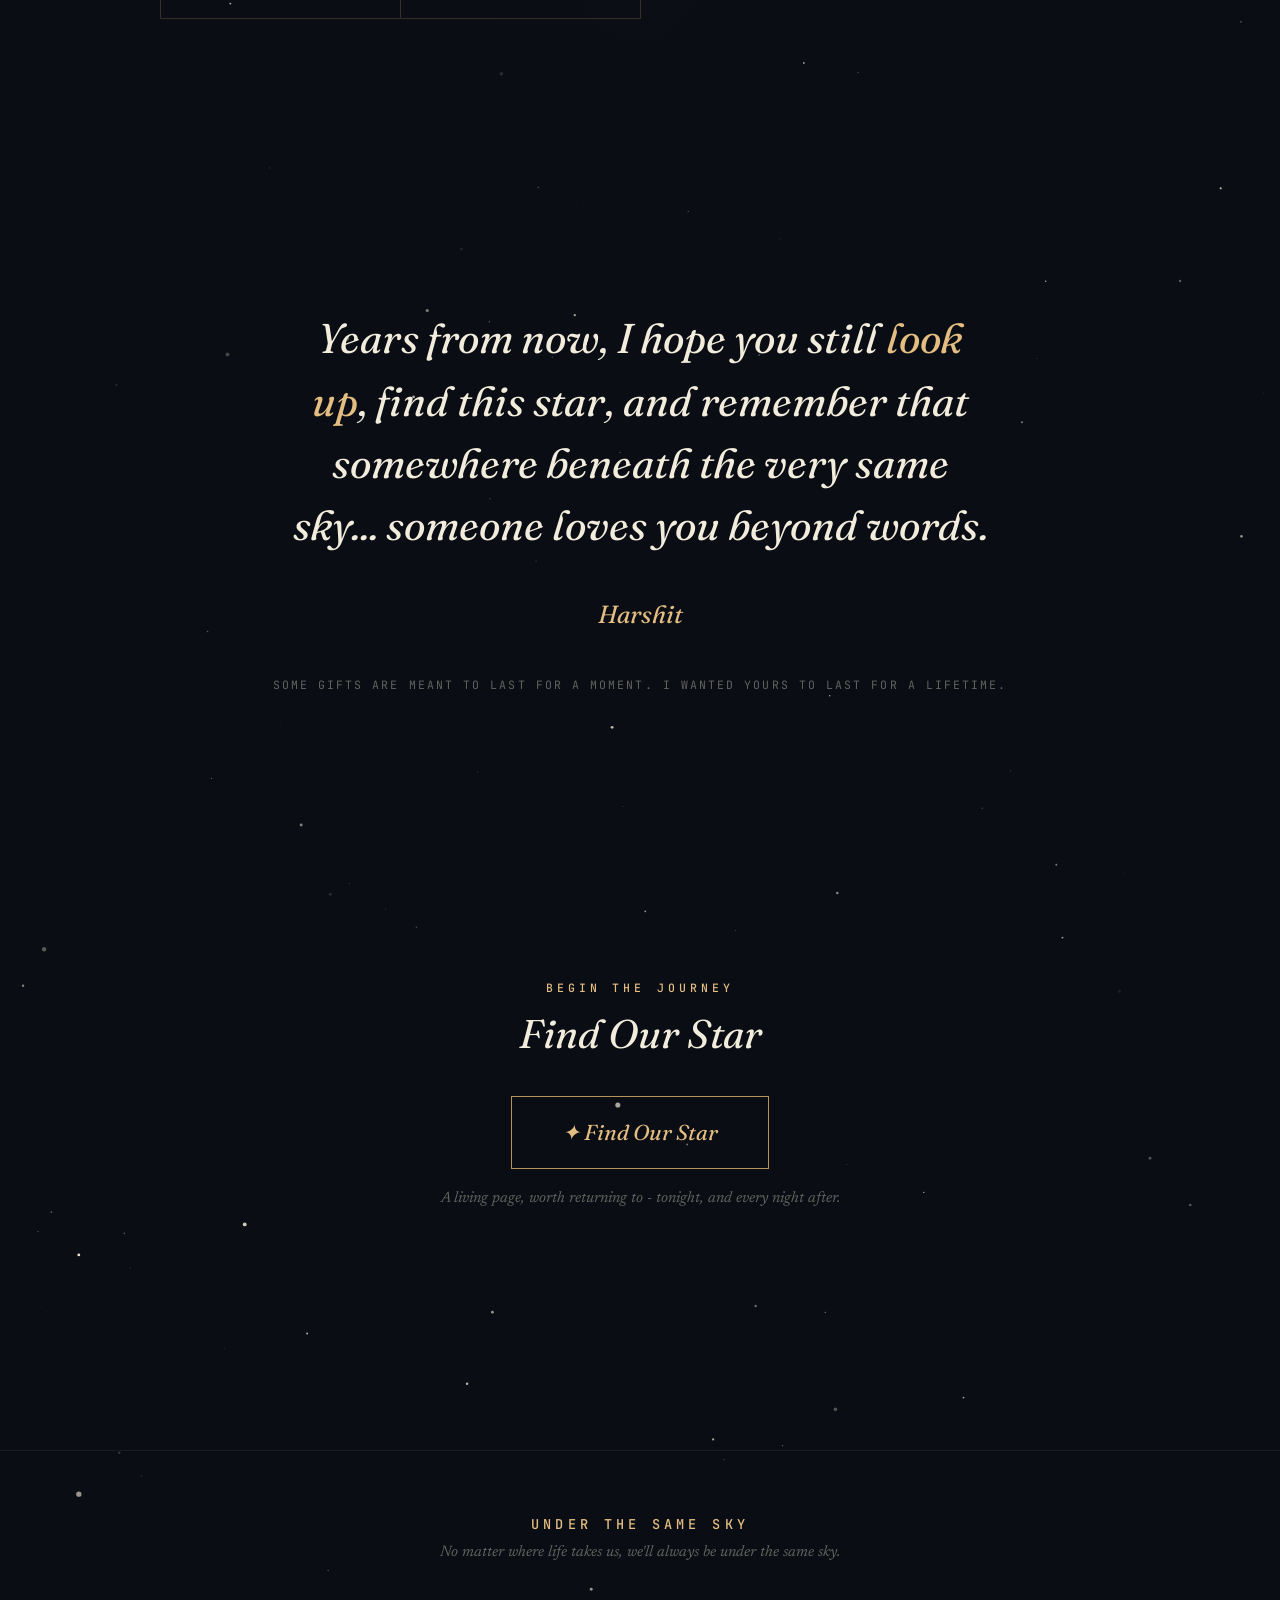
==== commit c1490d0d: "Changed the loader to a 3D orbit Changed the main screen loader to a smoother SVG vector armillary s" ====
--- a/index.html
+++ b/index.html
@@ -40,14 +40,29 @@
             <div class="meteor m3"></div>
         </div>
 
-        <!-- Centered Fine-Art Astronomical Telemetry Instrument -->
-        <div class="reticle-container" aria-hidden="true">
-            <div class="reticle-ring-outer"></div>
-            <div class="reticle-ring-mid"></div>
-            <div class="reticle-ring-inner"></div>
-            <div class="reticle-axis-y"></div>
-            <div class="reticle-axis-x"></div>
-            <div class="reticle-core-node"></div>
+        <!-- 3D ARMILLARY SPHERE LOADER (SVG ANTIALIASED) -->
+        <div class="orrery-container" aria-hidden="true">
+            <div class="orrery-ring ring-a">
+                <svg class="ring-svg" viewBox="0 0 200 200">
+                    <circle cx="100" cy="100" r="98" class="svg-path path-a" />
+                </svg>
+                <span class="ring-node node-a"></span>
+            </div>
+
+            <div class="orrery-ring ring-b">
+                <svg class="ring-svg" viewBox="0 0 160 160">
+                    <circle cx="80" cy="80" r="78" class="svg-path path-b" />
+                </svg>
+                <span class="ring-node node-b"></span>
+            </div>
+
+            <div class="orrery-ring ring-c">
+                <svg class="ring-svg" viewBox="0 0 120 120">
+                    <circle cx="60" cy="60" r="58" class="svg-path path-c" />
+                </svg>
+            </div>
+
+            <div class="orrery-core"></div>
         </div>
 
         <p class="loader-text">A letter written in starlight…</p>
@@ -171,7 +186,7 @@
                 setTimeout(() => {
                     const loader = document.getElementById('loader');
                     loader.classList.add('hidden');
-                }, window.matchMedia('(prefers-reduced-motion: reduce)').matches ? 600 : 3500);
+                }, window.matchMedia('(prefers-reduced-motion: reduce)').matches ? 600 : 5000);
 
             } catch (err) {
                 console.error("Keepsake Engine parsing hydration failure: ", err);
--- a/src/css/style.css
+++ b/src/css/style.css
@@ -1174,7 +1174,9 @@
   z-index: 10;
   opacity: 0;
   pointer-events: none;
-  transition: opacity 1.2s ease, transform 1.2s ease;
+  transition:
+    opacity 1.2s ease,
+    transform 1.2s ease;
   transform: translateY(15px);
 }
 
@@ -1237,7 +1239,9 @@
   height: min(45vw, 260px);
   margin: 20px auto 30px;
   opacity: 0.2;
-  transition: opacity 2s ease, filter 2s ease;
+  transition:
+    opacity 2s ease,
+    filter 2s ease;
   filter: drop-shadow(0 0 2px rgba(227, 189, 130, 0.2));
 }
 
@@ -1254,7 +1258,9 @@
   letter-spacing: 0.02em;
   opacity: 0;
   transform: scale(0.95);
-  transition: opacity 2.5s ease, transform 2.5s ease;
+  transition:
+    opacity 2.5s ease,
+    transform 2.5s ease;
   text-shadow: 0 0 25px rgba(227, 189, 130, 0.6);
 }
 
@@ -1280,4 +1286,142 @@
 
 .home-pill:hover {
   color: var(--brass-bright);
-}+}
+
+/* --- 3D ARMILLARY SPHERE LOADER (SMOOTH SVG VECTOR RINGS) --- */
+.orrery-container {
+  position: relative;
+  width: 200px;
+  height: 200px;
+  margin-bottom: 35px;
+  display: flex;
+  align-items: center;
+  justify-content: center;
+  z-index: 5;
+  perspective: 1000px;
+  transform-style: preserve-3d;
+}
+
+.orrery-ring {
+  position: absolute;
+  inset: 0;
+  border-radius: 50%;
+  transform-style: preserve-3d;
+  will-change: transform;
+}
+
+.ring-a {
+  animation: tumble-a 7s linear infinite;
+}
+.ring-b {
+  inset: 20px;
+  animation: tumble-b 9.5s linear infinite reverse;
+}
+.ring-c {
+  inset: 40px;
+  animation: tumble-c 13s linear infinite;
+}
+
+/* SVG Vector Stroke Quality Rules */
+.ring-svg {
+  width: 100%;
+  height: 100%;
+  overflow: visible;
+  display: block;
+}
+
+.svg-path {
+  fill: none;
+  vector-effect: non-scaling-stroke; /* Keeps stroke weight uniform when tilted */
+  shape-rendering: geometricPrecision; /* Forces sub-pixel anti-aliasing */
+}
+
+.path-a {
+  stroke: rgba(227, 189, 130, 0.65);
+  stroke-width: 1.2px;
+}
+
+.path-b {
+  stroke: rgba(184, 147, 92, 0.5);
+  stroke-width: 1px;
+}
+
+.path-c {
+  stroke: rgba(184, 147, 92, 0.35);
+  stroke-width: 1px;
+  stroke-dasharray: 4, 4;
+}
+
+/* 3D Tumble Keyframes */
+@keyframes tumble-a {
+  from {
+    transform: rotateX(68deg) rotateZ(0deg);
+  }
+  to {
+    transform: rotateX(68deg) rotateZ(360deg);
+  }
+}
+@keyframes tumble-b {
+  from {
+    transform: rotateY(58deg) rotateZ(0deg);
+  }
+  to {
+    transform: rotateY(58deg) rotateZ(360deg);
+  }
+}
+@keyframes tumble-c {
+  from {
+    transform: rotateX(30deg) rotateY(50deg) rotateZ(0deg);
+  }
+  to {
+    transform: rotateX(30deg) rotateY(50deg) rotateZ(360deg);
+  }
+}
+
+/* Star Nodes */
+.ring-node {
+  position: absolute;
+  top: -3.5px;
+  left: 50%;
+  width: 7px;
+  height: 7px;
+  margin-left: -3.5px;
+  border-radius: 50%;
+  backface-visibility: hidden;
+}
+
+.ring-node.node-a {
+  background: var(--brass-bright);
+  box-shadow: 0 0 10px 2px var(--brass-bright);
+}
+
+.ring-node.node-b {
+  background: #ffffff;
+  box-shadow:
+    0 0 10px 2px rgba(227, 189, 130, 0.8),
+    0 0 4px 1px #ffffff;
+}
+
+/* Central Core */
+.orrery-core {
+  width: 14px;
+  height: 14px;
+  background: var(--brass-bright);
+  border-radius: 50%;
+  z-index: 10;
+  position: relative;
+  box-shadow: 0 0 16px 3px var(--brass-bright);
+  animation: reticlePulse 2.4s ease-in-out infinite alternate;
+}
+
+@keyframes reticlePulse {
+  0% {
+    transform: scale(0.9);
+    filter: drop-shadow(0 0 2px var(--brass-bright));
+  }
+  100% {
+    transform: scale(1.25);
+    filter: drop-shadow(0 0 14px var(--brass-bright))
+      drop-shadow(0 0 22px rgba(227, 189, 130, 0.5));
+  }
+}
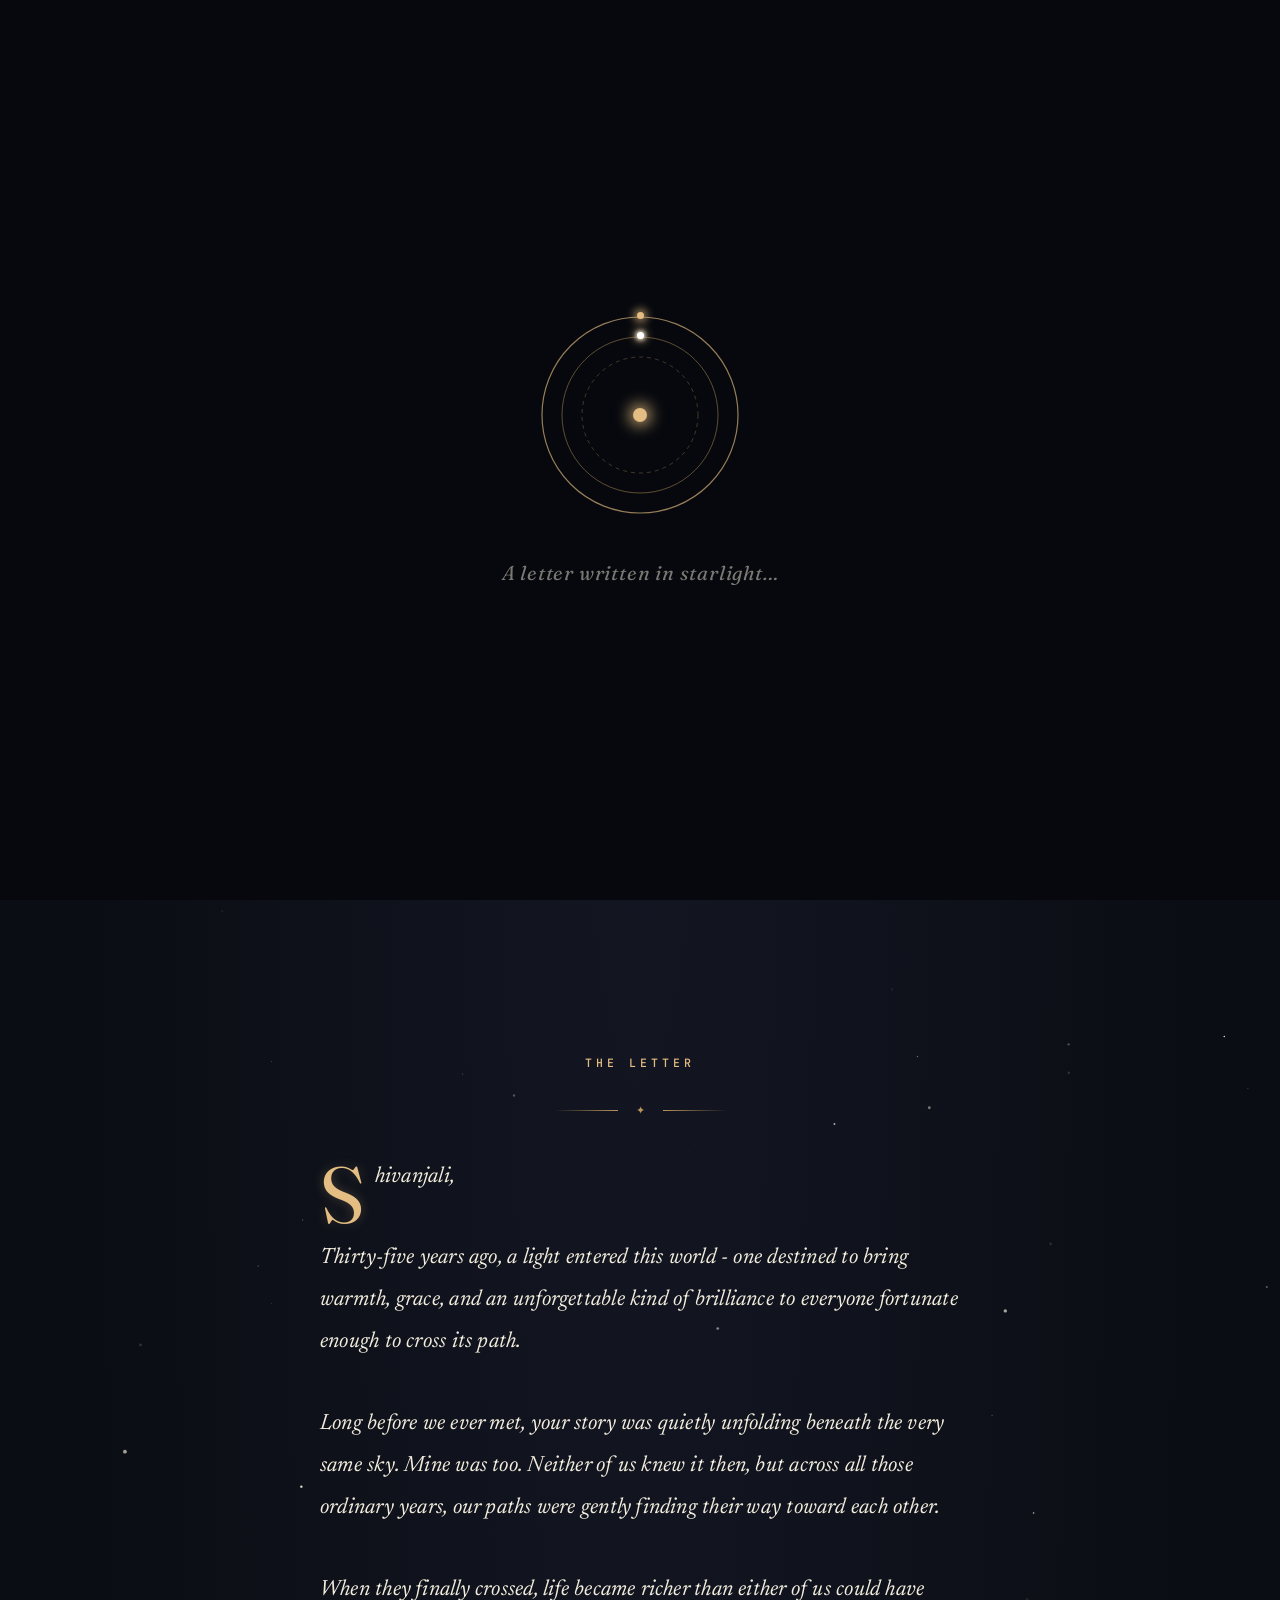
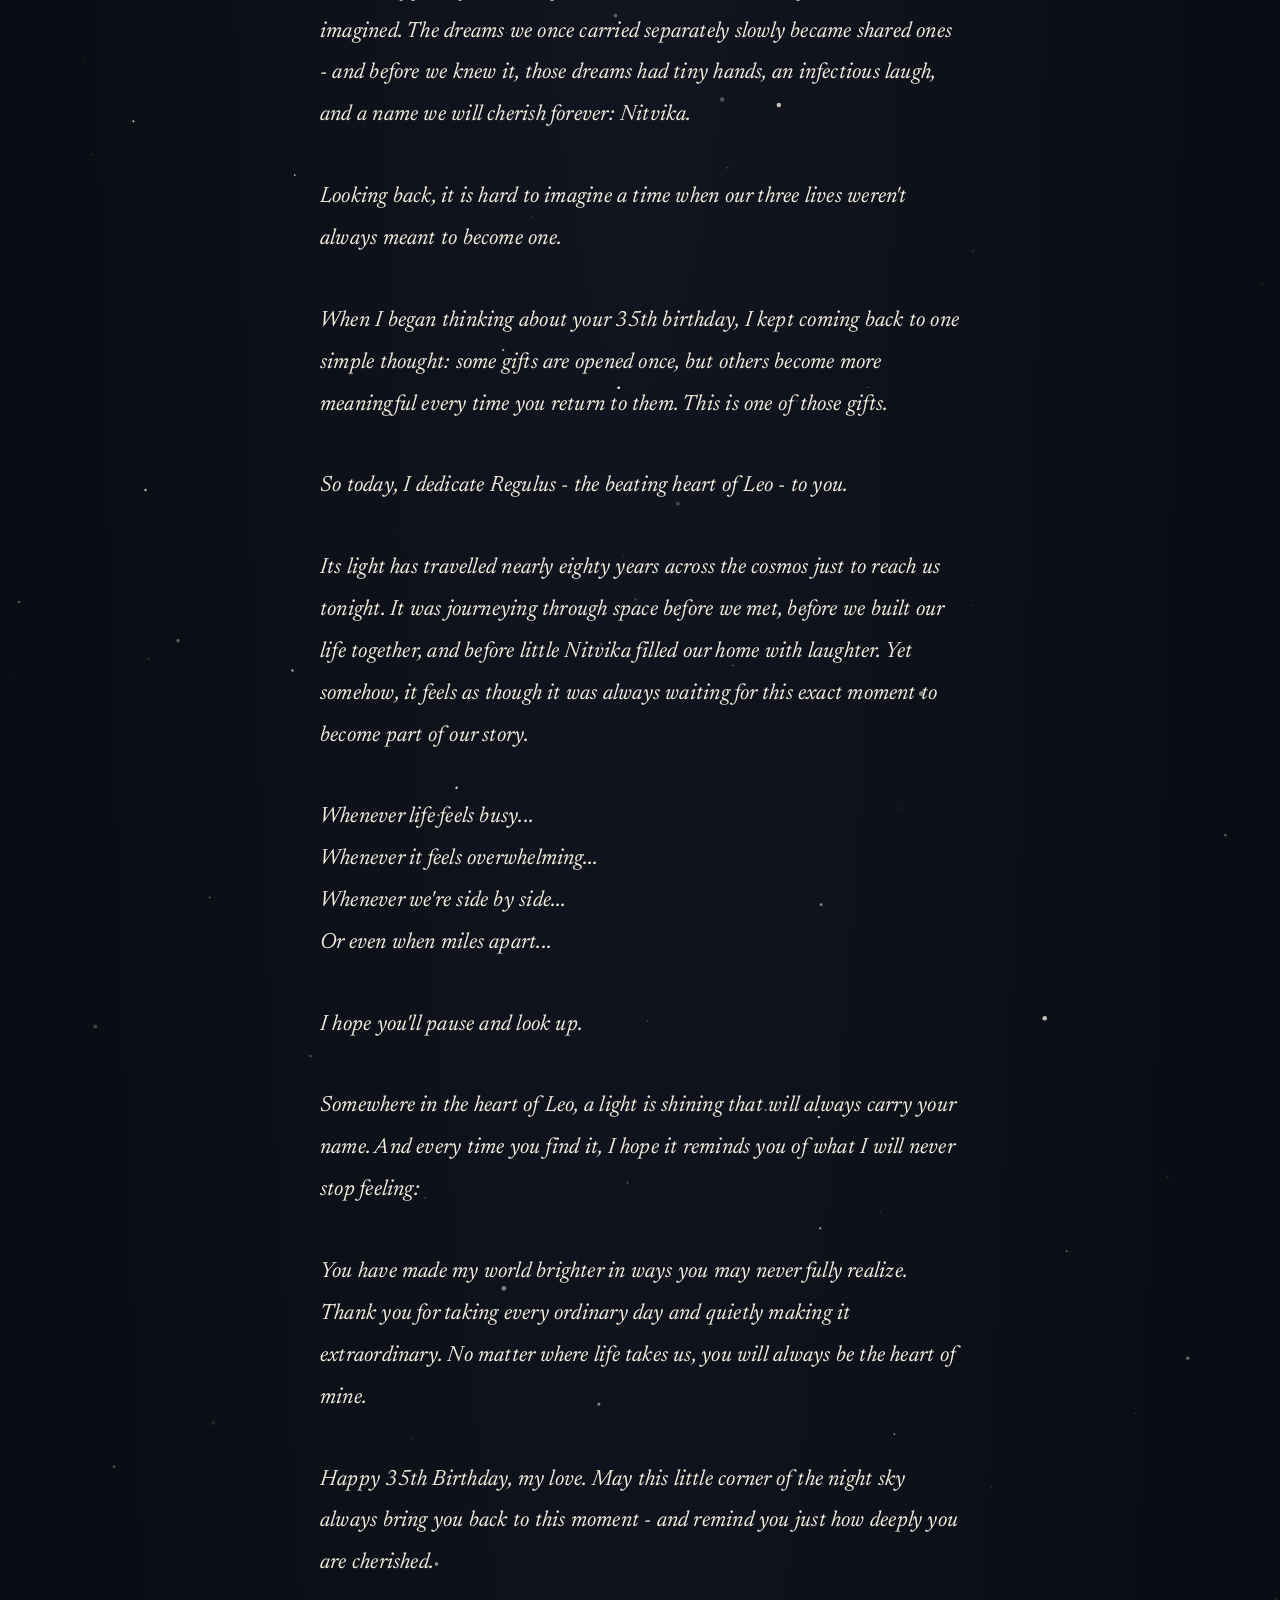
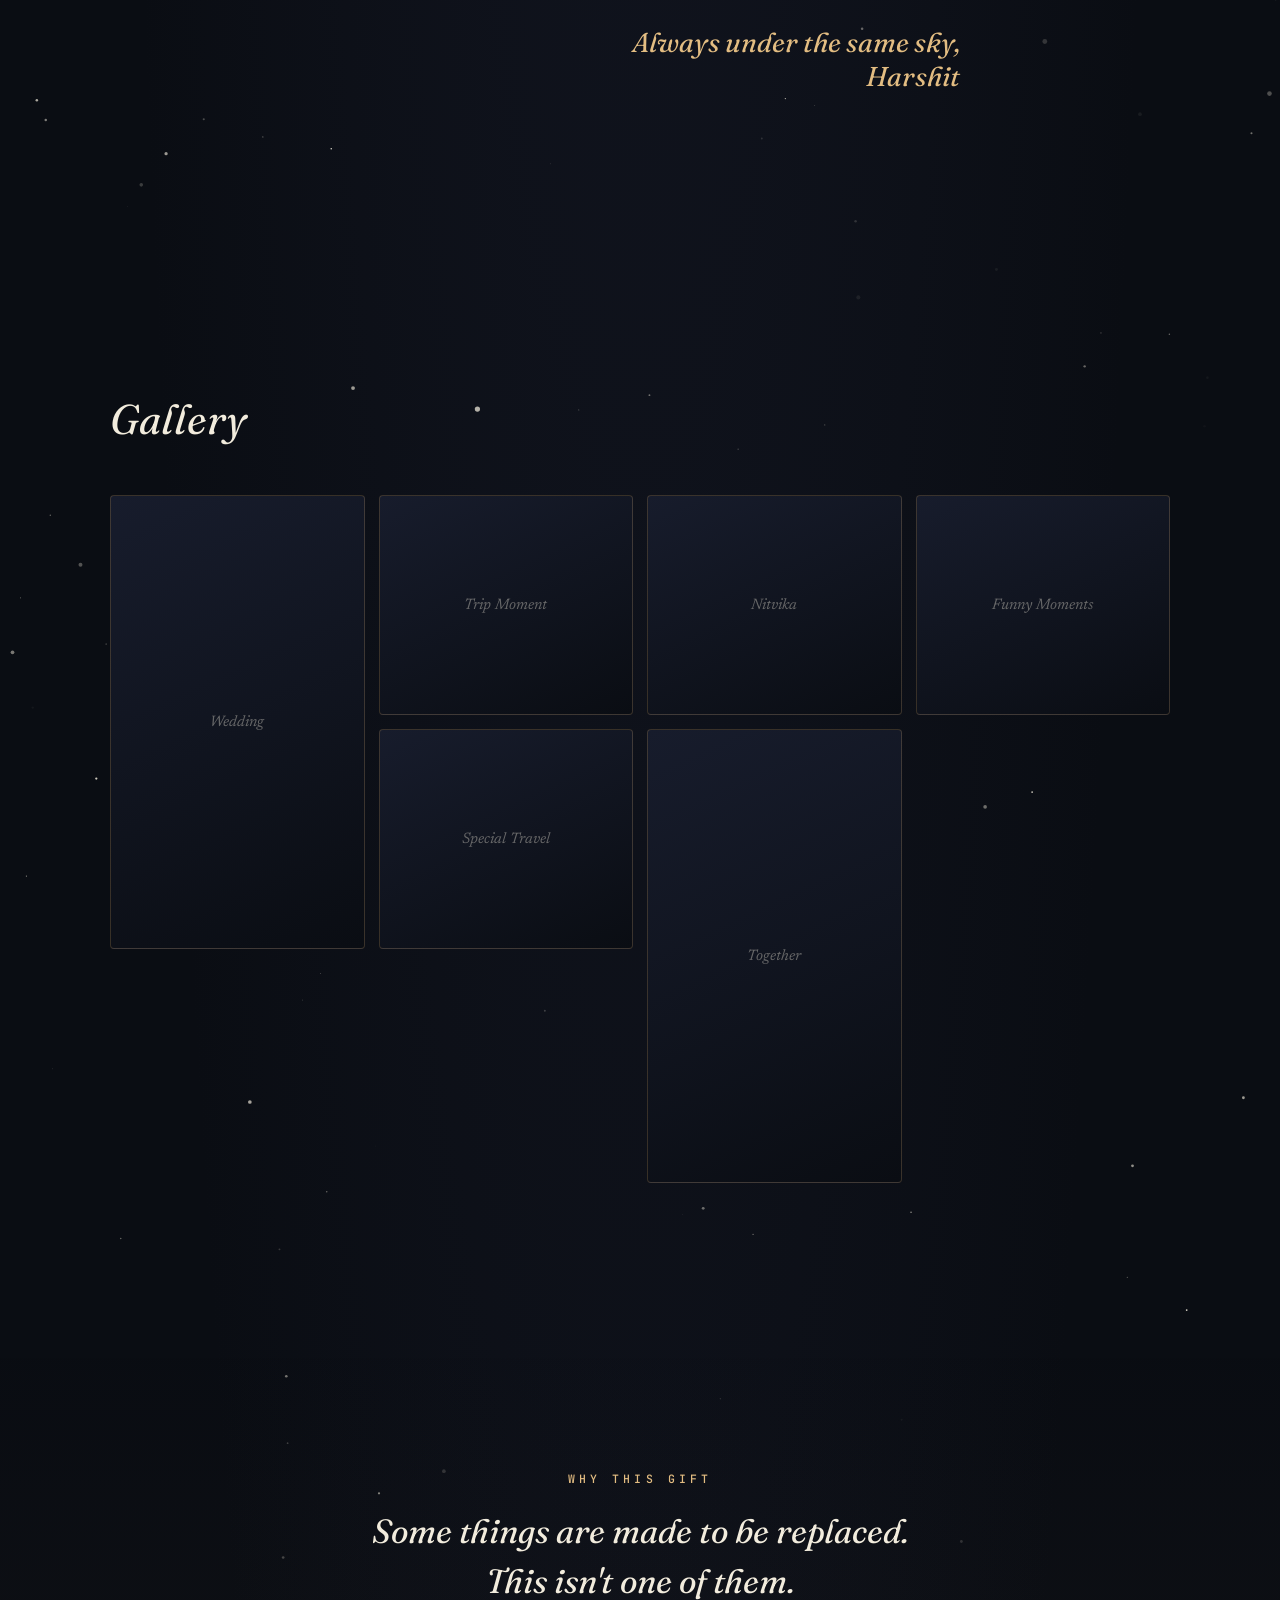
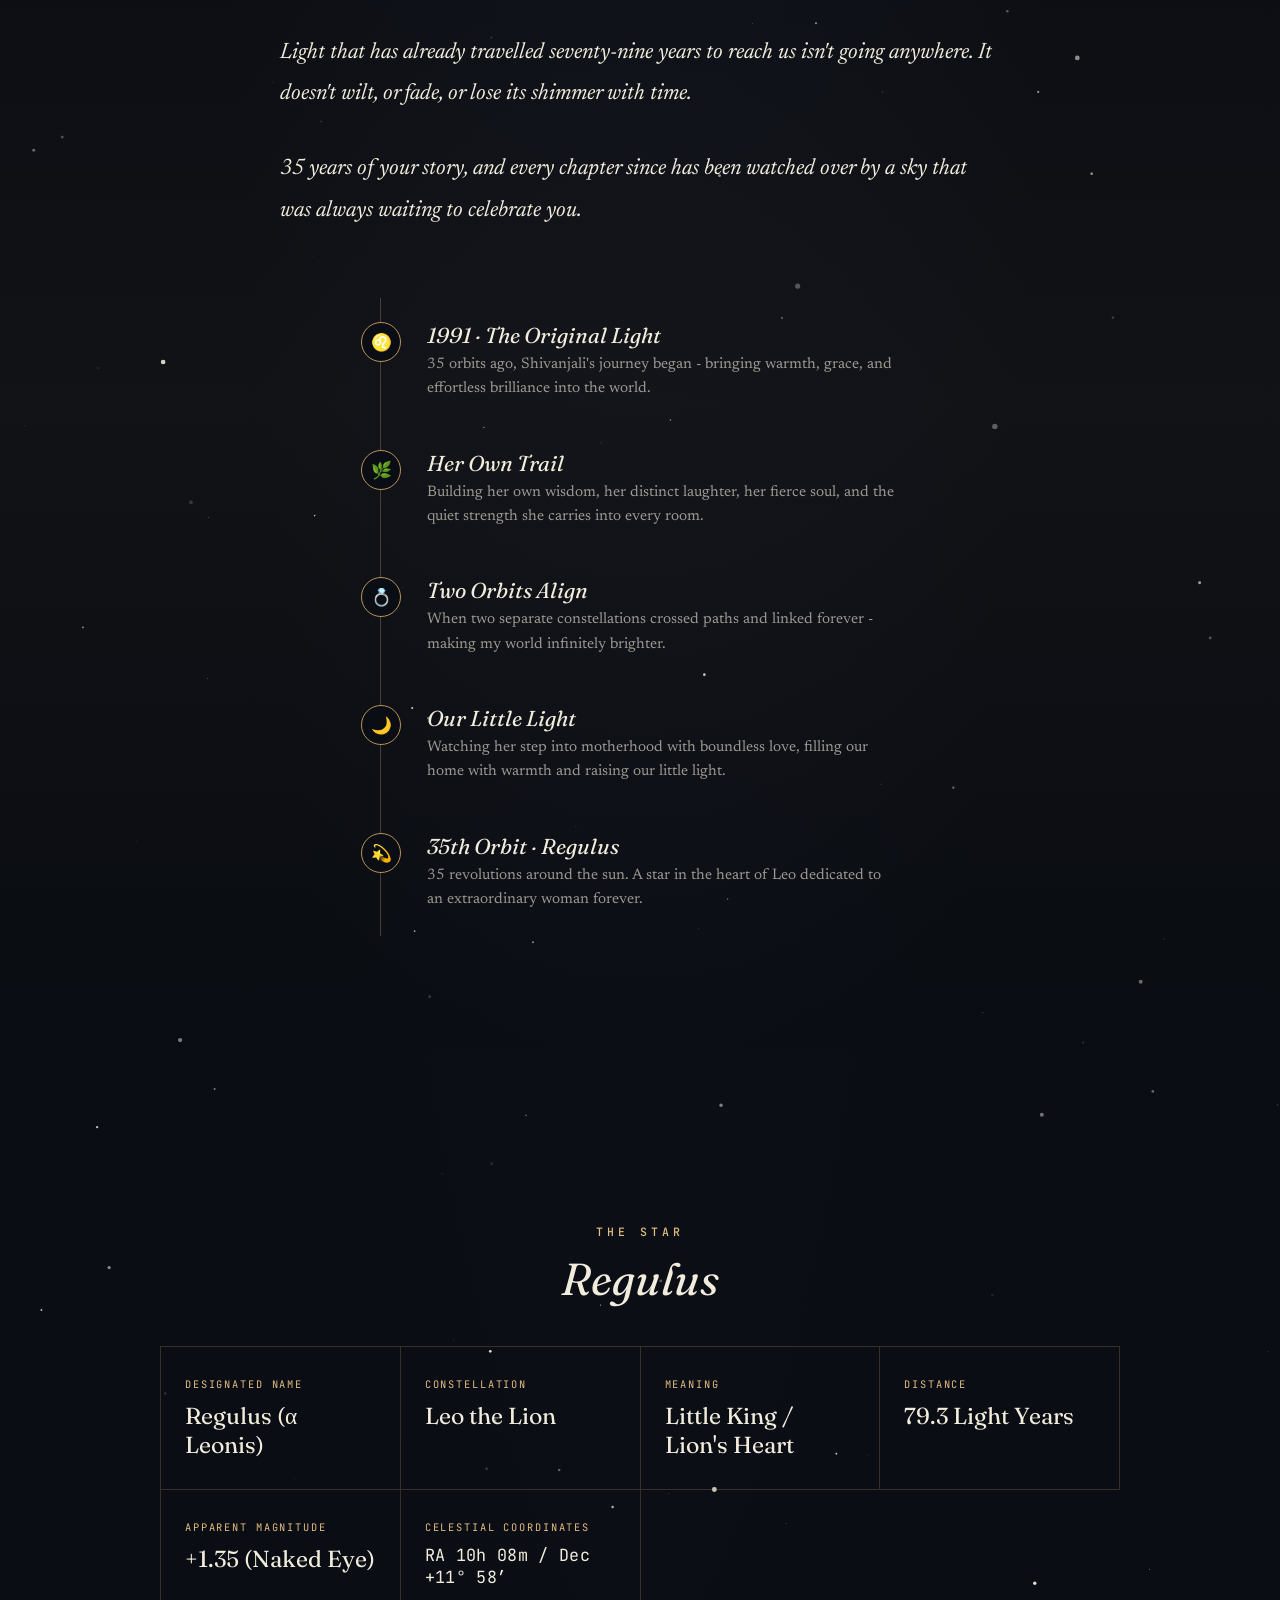
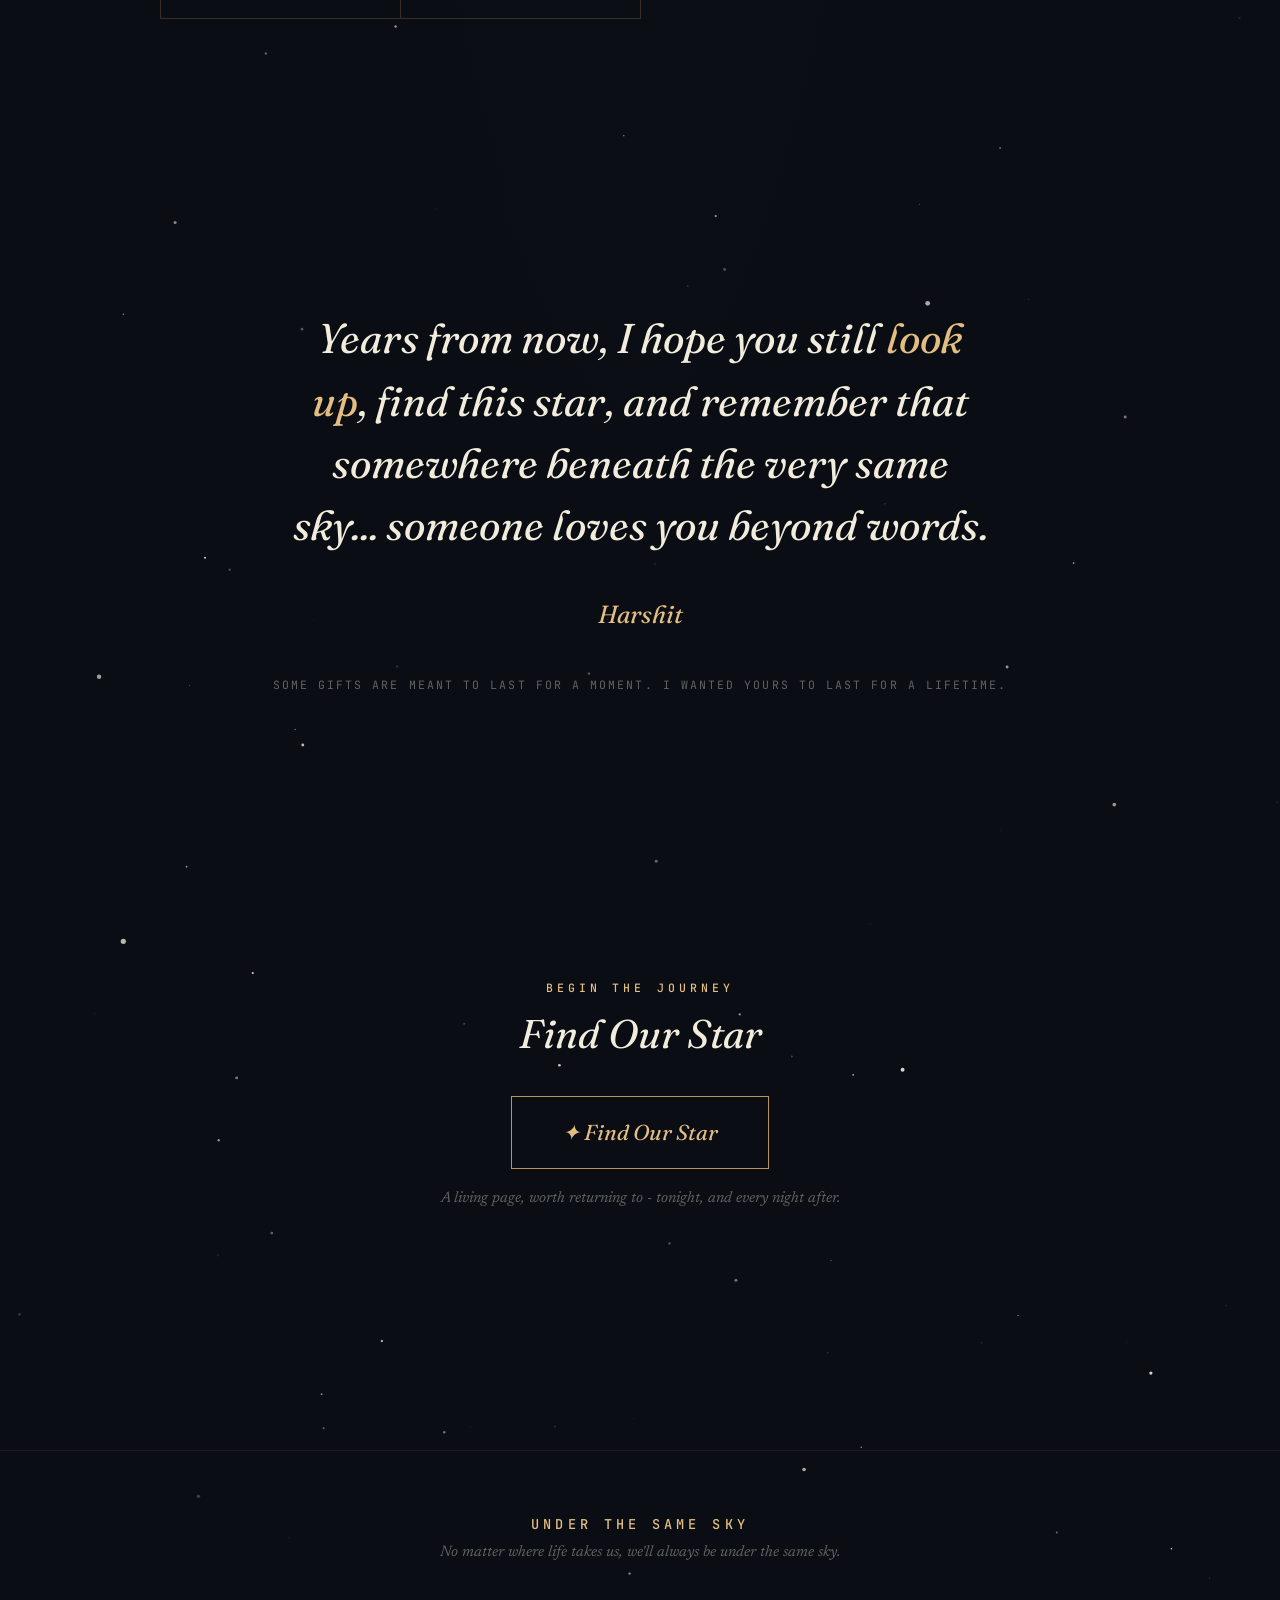
==== commit ed705d38: "Added lockout page Added lockout page to block access before August 9th You may access with GET para" ====
--- a/index.html
+++ b/index.html
@@ -84,11 +84,14 @@
         <p>No matter where life takes us, we'll always be under the same sky.</p>
     </footer>
 
+    <script src="./src/js/lockout.js"></script>
+
     <script type="module">
         import { Story } from './src/model/Story.js';
         import { Page } from './src/model/Page.js';
         import { Section } from './src/model/Section.js';
         import { ContentBlock } from './src/model/ContentBlock.js';
+
 
         // --- MODULE A: DEEP STARFIELD GENERATION ENGINE ---
         const Starfield = (function () {
--- a/src/css/style.css
+++ b/src/css/style.css
@@ -1425,3 +1425,70 @@
       drop-shadow(0 0 22px rgba(227, 189, 130, 0.5));
   }
 }
+
+/* --- PRE-BIRTHDAY LOCKOUT OVERLAY --- */
+#lockout-screen {
+  position: fixed;
+  inset: 0;
+  z-index: 99999;
+  background: #06080d;
+  display: flex;
+  align-items: center;
+  justify-content: center;
+  padding: 24px;
+  text-align: center;
+  animation: fadeIn 0.8s ease forwards;
+}
+
+.lockout-card {
+  max-width: 480px;
+  padding: 40px 30px;
+  border: 1px solid var(--line, rgba(184, 147, 92, 0.3));
+  background: rgba(10, 13, 19, 0.95);
+  box-shadow:
+    0 0 40px rgba(0, 0, 0, 0.8),
+    0 0 15px rgba(227, 189, 130, 0.1);
+  border-radius: 4px;
+}
+
+.lockout-icon {
+  font-size: 2.5rem;
+  display: block;
+  margin-bottom: 16px;
+}
+
+.lockout-title {
+  font-family: var(--serif-display, serif);
+  font-style: italic;
+  font-size: clamp(1.8rem, 4vw, 2.4rem);
+  color: var(--brass-bright, #e3bd82);
+  margin-bottom: 18px;
+}
+
+.lockout-text {
+  font-family: var(--serif-body, serif);
+  font-size: 1.1rem;
+  color: var(--parchment, #f2ecdd);
+  line-height: 1.6;
+  margin-bottom: 24px;
+}
+
+.lockout-badge {
+  display: inline-block;
+  font-family: var(--mono, monospace);
+  font-size: 0.75rem;
+  letter-spacing: 0.15em;
+  text-transform: uppercase;
+  color: var(--brass-bright, #e3bd82);
+  padding: 8px 16px;
+  border: 1px dashed rgba(227, 189, 130, 0.4);
+  background: rgba(227, 189, 130, 0.05);
+  margin-bottom: 16px;
+}
+
+.lockout-subtext {
+  font-family: var(--serif-body, serif);
+  font-style: italic;
+  font-size: 0.9rem;
+  color: var(--parchment-faint, rgba(242, 236, 221, 0.5));
+}
